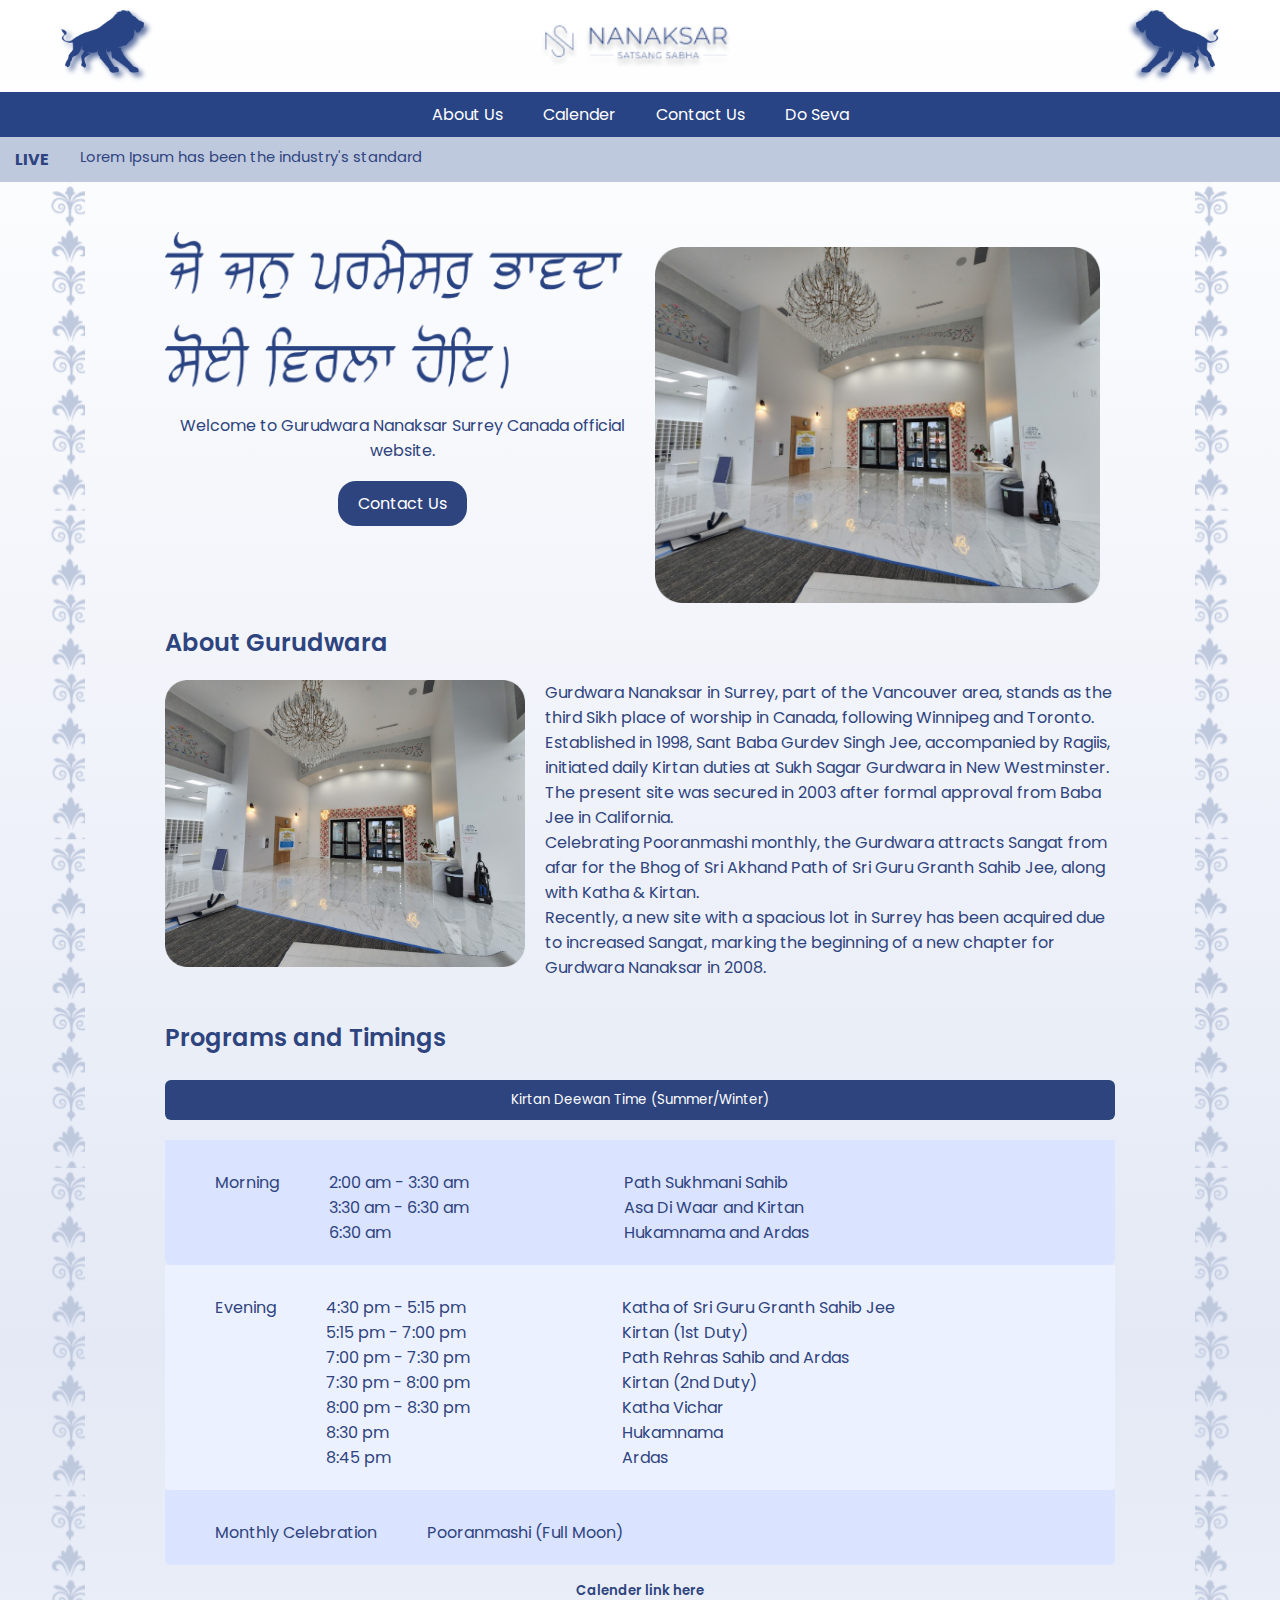
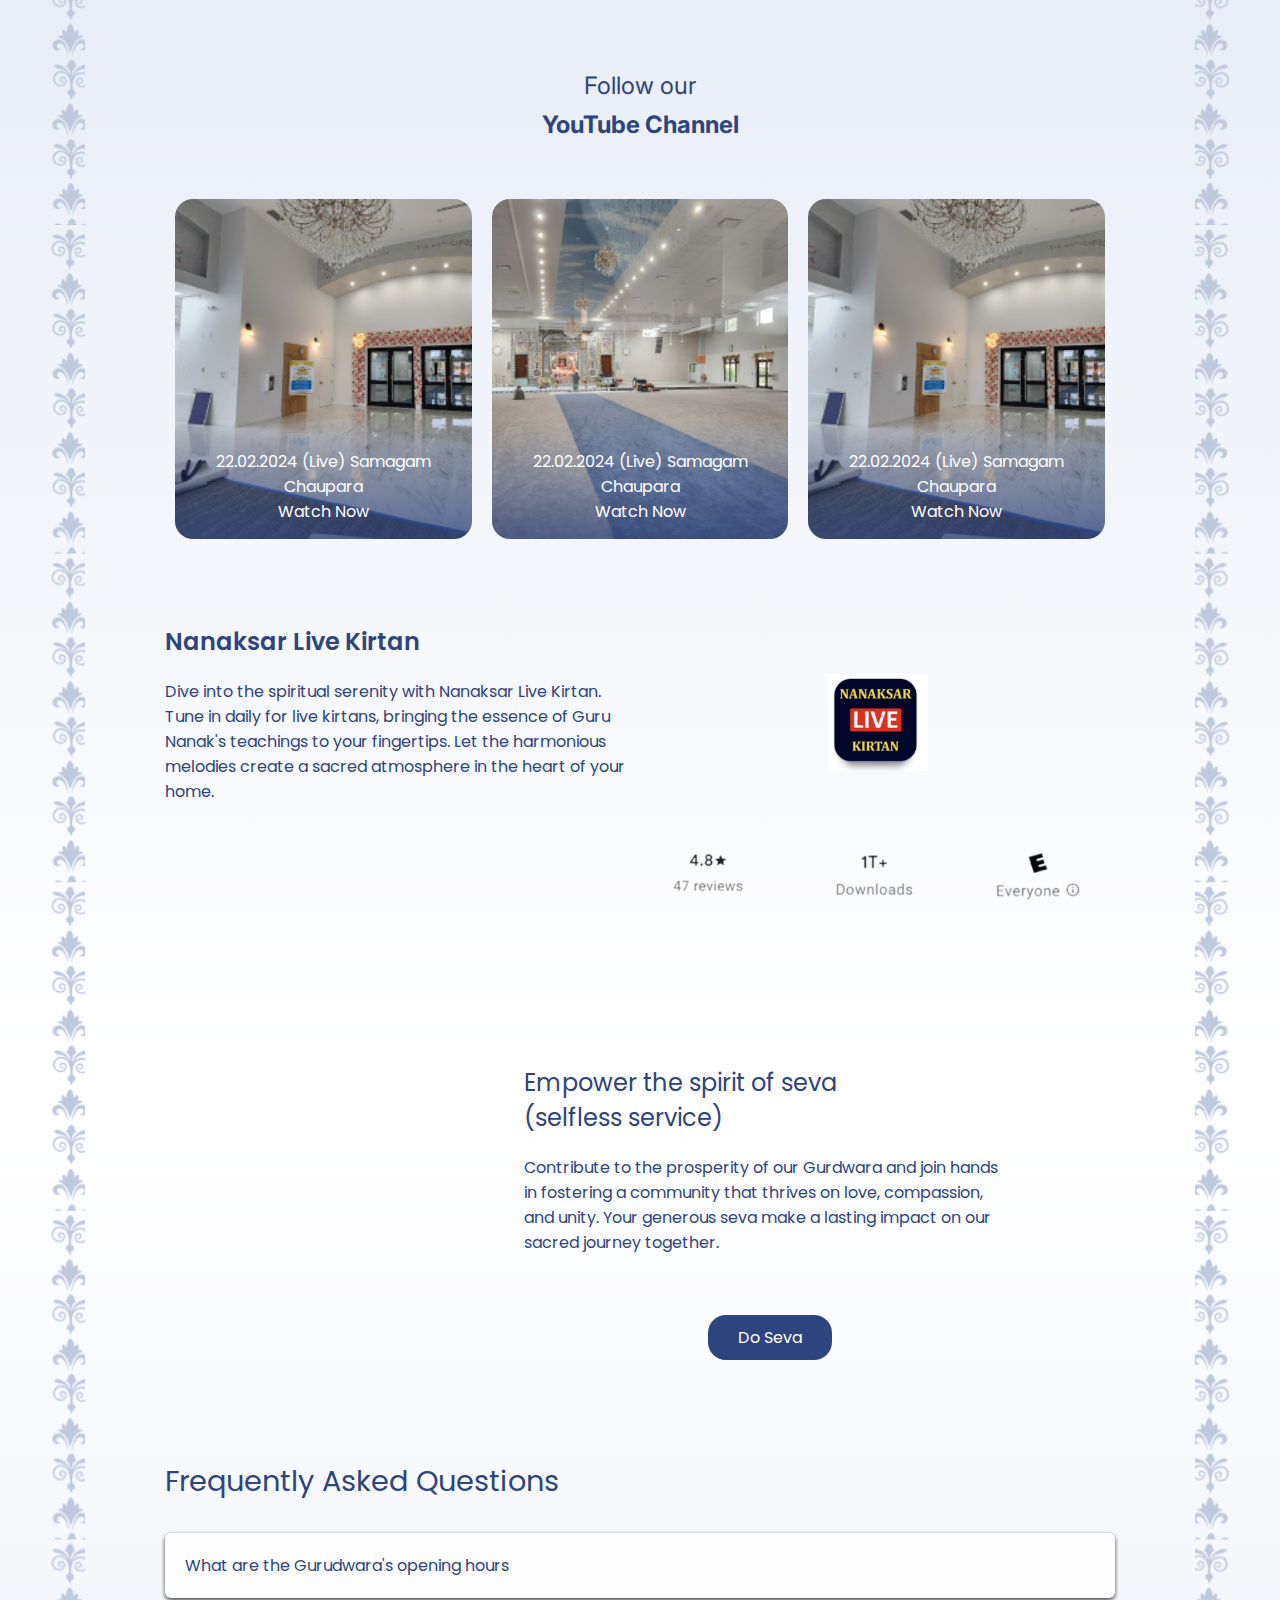
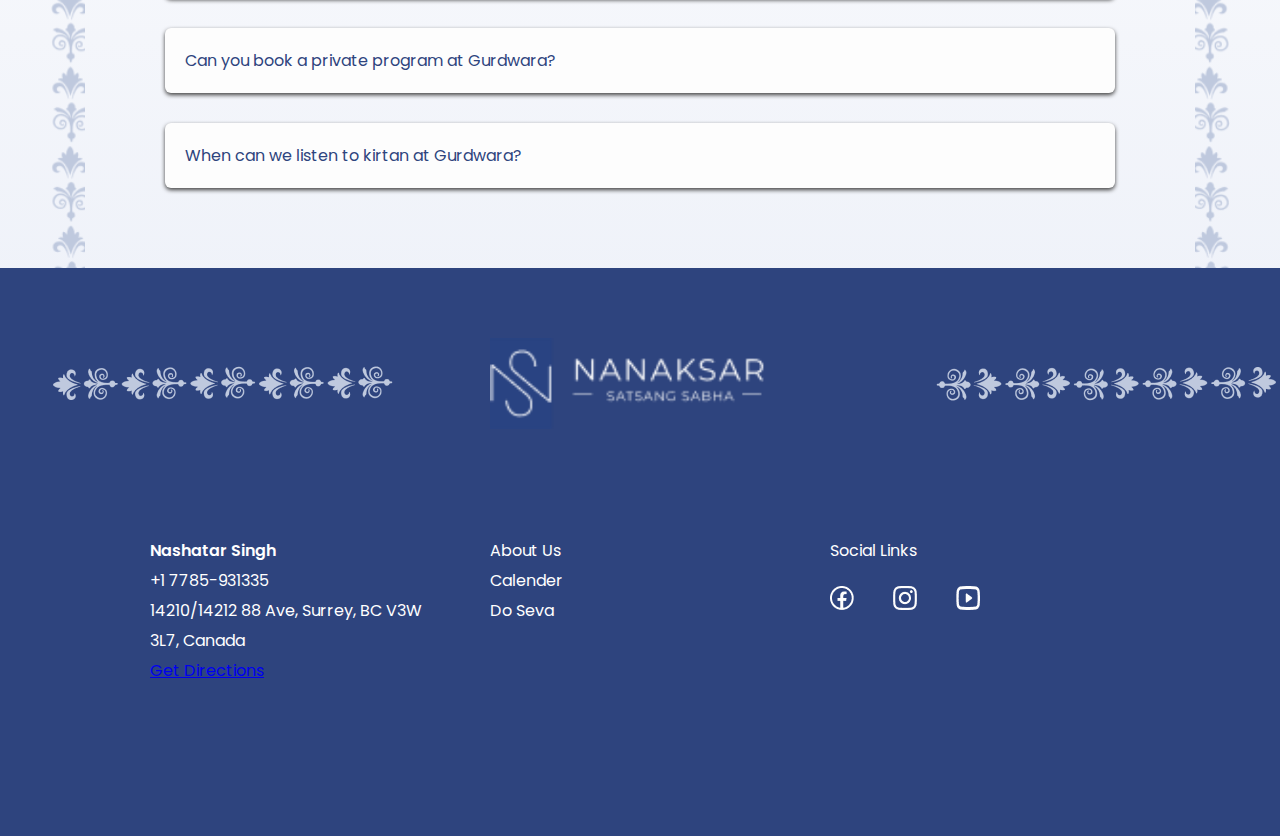
==== index.html @ f6a43d6a "Desktop design" ====
<!DOCTYPE html>
<html>
<head>
<meta name="viewport" content="width=device-width, initial-scale=1.0"/>
<link rel ="stylesheet" href="style.css">
<link rel ="stylesheet" href="responsive.css">
<link rel="preconnect" href="https://fonts.googleapis.com">
<link rel="preconnect" href="https://fonts.gstatic.com" crossorigin>
<link href="https://fonts.googleapis.com/css2?family=Poppins:wght@400;600;700&display=swap" rel="stylesheet">
<link rel="stylesheet" href="https://cdnjs.cloudflare.com/ajax/libs/font-awesome/6.5.1/css/all.min.css" integrity="sha512-DTOQO9RWCH3ppGqcWaEA1BIZOC6xxalwEsw9c2QQeAIftl+Vegovlnee1c9QX4TctnWMn13TZye+giMm8e2LwA==" crossorigin="anonymous" referrerpolicy="no-referrer" />
<link href="https://fonts.googleapis.com/css2?family=Inter:wght@100..900&family=Poppins:wght@400;600&display=swap" rel="stylesheet">
</head>
<body>
    <div class="nav-section">
        <div class="nav-banner-container">
            <div class="nav-banner">
                <div class="img1 desktop">
                    <img src="assets/LION 3.png">
                </div>
                <div class="logo">
                    <img src="assets/Nanaksar logo 2.png">
                </div>
                <div class="img2 desktop">
                    <img src="assets/LION 3.png">
                </div>
                
                <div class="hamburger mobile">
                    <i class="fa fa-bars"></i>
                </div>
            </div>
        </div>
        <div class="nav desktop">
            <div class="nav-items">
                <ul>
                    <li>About Us</li>
                    <li>Calender</li>
                    <li>Contact Us</li>
                    <li>Do Seva</li>
                </ul>
            </div>
        </div>
        <div class="nav-foot">
            <div class="live">LIVE</div>
            <div class="texts">Lorem Ipsum has been the industry's standard </div>
        </div>
    </div>
    <div class="body-container">
        <div class="body-section">
            <div class="entry-body"> 
                <div class="text-image desktop">
                    <img src="assets/jo jan parmeshar 2.png" >
                    <div class="image-text">Welcome to Gurudwara Nanaksar Surrey Canada official website.</div>
                    <div class="contact-button">Contact Us</div>
                </div>
                <div class="entry-image">
                    <div class="image-container">
                        <img src="assets/enrty gurdwara 2.png" >
                    </div>
                </div>
                <div class="text-image mobile">
                    <img src="assets/jo jan parmeshar 2.png" >
                    <div class="image-text">Welcome to Gurudwara Nanaksar Surrey Canada official website.</div>
                    <div class="contact-button">Contact Us</div>
                </div>
            </div>
            <div class="about-body">
                <div class="about-head">About Gurudwara</div>
                <div class="about-content">
                    <div class="about-image">
                        <div class="image-container">
                            <img src="assets/enrty gurdwara 2.png" >
                        </div>
                    </div>
                    <div class="about-text">
                        Gurdwara Nanaksar in Surrey, part of the Vancouver area, stands as the third Sikh place of worship in Canada, following Winnipeg and Toronto.<br/>
                        Established in 1998, Sant Baba Gurdev Singh Jee, accompanied by Ragiis, initiated daily Kirtan duties at Sukh Sagar Gurdwara in New Westminster. The present site was secured in 2003 after formal approval from Baba Jee in California.<br/>
                        Celebrating Pooranmashi monthly, the Gurdwara attracts Sangat from afar for the Bhog of Sri Akhand Path of Sri Guru Granth Sahib Jee, along with Katha & Kirtan. <br/>
                        Recently, a new site with a spacious lot in Surrey has been acquired due to increased Sangat, marking the beginning of a new chapter for Gurdwara Nanaksar in 2008.
                    </div>
                </div>
            </div>
            <div class="timing-body">
                <div class="timing-head">Programs and Timings</div>
                    <div class="keerthan">
                        <div class="keertan-time">Kirtan Deewan Time (Summer/Winter)</div>
                    </div> 
                <div class="time-container">
                    <div class="day mobile">Morning</div> 
                    <div class="sessions">
                        <div class="day desktop">Morning</div>
                        <div class="day-time">2:00 am - 3:30 am <br/> 3:30 am - 6:30 am <br/> 6:30 am</div>
                        <div class="day-program">Path Sukhmani Sahib <br/>Asa Di Waar and Kirtan <br/> Hukamnama and Ardas</div>
                    </div>
                    <div class="day mobile">Evening</div> 
                    <div class="sessions2">
                        <div class="day desktop">Evening</div>
                        <div class="day-time">4:30 pm - 5:15 pm <br/> 5:15 pm - 7:00 pm <br/> 7:00 pm - 7:30 pm <br/> 7:30 pm - 8:00 pm <br/>8:00 pm - 8:30 pm <br/> 8:30 pm <br/>  8:45 pm
                        </div>
                        <div class="day-program">
                            Katha of Sri Guru Granth Sahib Jee <br/>Kirtan (1st Duty) <br/> Path Rehras Sahib and Ardas<br/> Kirtan (2nd Duty)<br/> Katha Vichar<br/> Hukamnama<br/> Ardas
                        </div>
                    </div>
                    <div class="day mobile">Monthly Celebration</div> 
                    <div class="sessions">
                        <div class="day desktop">Monthly Celebration</div>
                        <div class="day-time">Pooranmashi (Full Moon)</div>
                    </div>
                </div>
            </div>
            <div class="calender-body">
                <div class="calender-head">Calender link here</div>
                <div class="calender-follow">Follow our</div>
                <div class="calender-channel">YouTube Channel</div>
                <div class="calender-images">
                    <div>
                        <div class="calender-img" style="background-image: linear-gradient(to bottom, rgba(255, 255, 255, 0) 65%, rgba(46,68,126, 0.73)),url('assets/entry_gurudwara_mob.png');">
                            <!-- <img src="assets/Mask group1.png"> -->
                            <div class="youtube">
                                <div class="youtube-time">22.02.2024 (Live) Samagam Chaupara</div>
                                <!-- <div class="youtube-name">(Live) Samagam Chaupara</div> -->
                                <div class="watch">Watch Now</div>
                            </div>
                        </div>
                    </div>
                    <div>
                        <div class="calender-img" style="background-image: linear-gradient(to bottom, rgba(255, 255, 255, 0) 65%, rgba(46,68,126, 0.73)),url('assets/andar_gurudwara_mob.png');">
                            <!-- <img src="assets/Mask group 3.png" > -->
                            <div class="youtube">
                                <div class="youtube-time">22.02.2024 (Live) Samagam Chaupara</div>
                                <!-- <div class="youtube-name">(Live) Samagam Chaupara</div> -->
                                <div class="watch">Watch Now</div>
                            </div>
                        </div>
                    </div>
                    <div>
                        <div class="calender-img" style="background-image: linear-gradient(to bottom, rgba(255, 255, 255, 0) 65%, rgba(46,68,126, 0.73)),url('assets/entry_gurudwara_mob.png');">
                            <!-- <img src="assets/Mask group1.png" > -->
                            <div class="youtube">
                                <div class="youtube-time">22.02.2024 (Live) Samagam Chaupara</div>
                                <!-- <div class="youtube-name">(Live) Samagam Chaupara</div> -->
                                <div class="watch">Watch Now</div>
                            </div>
                        </div>
                    </div>
                </div>
            </div>
            <div class="live-body">
                <div class="live-head">
                    <div class="live-heading">Nanaksar Live Kirtan</div>
                    <div class="live-texts">Dive into the spiritual serenity with Nanaksar Live Kirtan. Tune in daily for live kirtans, bringing the essence of Guru Nanak's teachings to your fingertips. Let the harmonious melodies create a sacred atmosphere in the heart of your home.</div>
                </div>
                <div class="live-images">
                    <div class="live-image1">
                        <img src="assets/image 3.png" >
                    </div>
                    <div class="live-image2">
                        <div class="live-img0"><img src="assets/image 2.png" ></div>
                        <div class="live-img0"><img src="assets/image 7.png" ></div>
                        <div class="live-img0"><img src="assets/image 4.png" ></div>
                    </div>
                </div>
            </div>
            <div class="service-body">
                <div class="service-paystrip">
                    <!-- <div class="pay-strip">
                        <div class="pay-head">Choose Amount 
                            <i class="fa fa-lock"></i>
                        </div>
                    </div>
                        <div class="pay-body">
                            <div class="pay-time">
                                <div class="one-time">One Time</div>
                                <div class="monthly">Monthly</div>
                            </div>
                            <select class="select" name="Canadian Dollars" id="Canadian Dollars">
                                <option value=""></option>
                                <option value=""></option>
                            </select>
                            <div class="amount">
                                <div class="amnt1">c$ 13</div>
                                <div class="amnt1">c$ 51</div>
                                <div class="amnt1">c$ 101</div>
                            </div>
                            <div class="custom">c$ CUSTOM AMOUNT</div>
                            <input type="checkbox" id="comment" name="comment" value="Write us a comment">
                            <div class="next-button">Next <ifas fa-arrow-right></i></div>
                        </div> -->
                </div>
                <div class="service-head">
                    <div class="service-heading">Empower the spirit of seva <br>(selfless service)</div>
                    <div class="service-text">Contribute to the prosperity of our Gurdwara and join hands in fostering a community that thrives on love, compassion, and unity. Your generous seva make a lasting impact on our sacred journey together.</div>
                    <div class="service-button">Do Seva</div>
                </div>
            </div>
            <div class="questions">
                <div class="question-heading">Frequently Asked Questions</div>
                <div class="ques-head">
                    <div class="quest-1">What are the Gurudwara's opening hours</div>
                    <div class="quest-1">Can you book a private program at Gurdwara?</div>
                    <div class="quest-1">When can we listen to kirtan at Gurdwara?</div>
                </div>
            </div>
        </div>
    </div>
    <div class="footer">
        <div class="foot-head">
            <div class="foot1 big-screen"><img src="assets/MOLDING (1).png" alt=""></div>
            <div class="foot3">
                <div class="foot-logo"><img src="assets/footer_logo_mob.png" alt=""></div>
                <!-- <div class="foot-name">NANAKSAR
                    <div class="sabha-name">SATSANG SABHA</div>
                </div> -->
            </div>
            <div class="foot1 big-screen"><img src="assets/MOLDING (2).png" alt=""></div>
        </div>
        <div class="foot-foot">
            <div class="foot2">
                    <b>Nashatar Singh</b> <br/>
                    +1 7785-931335<br/>
                    14210/14212 88 Ave, Surrey, BC V3W 3L7, Canada
                    <br/>
                    <a href="#">Get Directions</a><br/>
            </div>
            <div class="foot2">
                About Us<br/>
                Calender<br/>
                Do Seva<br/>
            </div>
            <div class="foot2">
                <div class="hr mobile"><hr/></div>
                <div class="desktop" style="padding-bottom: 20px;">Social Links</div>
                <div class="social"><img src="assets/Social links.png" alt=""></div>
                <div class="hr mobile"><hr/></div>
                <div class="mobile">&copy; Gurudwara Nanaskar Surrey 2024</div>
            </div>
            
        </div>
    </div>
</body>
</html>
---- style.css ----
html {
    font-size: 12px;
}
body {
    margin: 0px;
    background-image: linear-gradient(#FFFF,#e4e9f5,#FFFF,#e4e9f5);
    width:100%;
    overflow-x: hidden;
    font-family: 'Poppins', sans-serif;   
}
.nav-banner{
    width: 100%;
}
.nav{
    background-color: rgba(41, 68, 132, 1);
    width: 100%;
}
.nav-foot{
    background-color: #BFC9DE;
    width: 100%;
}
.nav-items ul{
    display: flex;
    list-style-type: none;
    width: fit-content;
    margin: auto;
    padding: 0;
}
.nav-items li {
     
    padding: 10px 20px;
    color: #FFFFFF;
}
.nav-banner{
    display: flex;
    margin: auto;
}
img {
    width: -webkit-fill-available;
}
.logo{
    /* width: 60%; */
    padding: 20px 40px 10px;
}
.hamburger {
    position: fixed;
    right: 44px;
    top: 21px;
    font-size: 20px;
    color: #2E447E;
}
.desktop {
    display: none;
}
.img2, .img1{
    margin-top: 6px;
    /* width: 20%; */
    display: none;
}
.img2 img, .img1 img {
    width:100px;
}
.img1 {
    -webkit-transform: scaleX(-1);
    transform: scaleX(-1);
}
.nav-foot{
    display: flex;
    padding: 10px 0px;
}
.live{
    width: 50px;
    color: #2E447E;
    padding-left: 15px;
     
    font-family: 'poppins';
    font-weight: bold;
}
.texts{
    width: 764px;
    font-size: 0.92rem;
    padding-left:15px;
    font-family: 'Poppins';
    color: #2E447E;
}
.entry-body{
    display: block;
    /* padding-top: 100px; */
}
.text-image{
    padding: 50px;
}

.image-text {
    height: 48px;
     
    font-family: poppins;
    color: #2E447E;
    padding-bottom: 20px;
    text-align: center;
}
.contact-button{
    padding: 10px 20px;
    width: fit-content;
     
    font-family: poppins;
    text-align: center;
    border-radius: 18px;
    background-color: #2E447E;
    color: #FFFFFF;
    margin-top: 15px;
    margin: auto;
}
.entry-image{
    padding: 20px 40px;
}
.body-section{
    padding: 15px;
}
.about-body{
    padding: 40px;
}
.about-head{
    width: 100%;
    color: #2E447E;
    font-family: poppins;
    font-size: 1.5rem;
    text-align: center;
    font-weight: 600;
}
.about-content{
    display: block;
    margin-top: 20px;
}
.about-image{
    width: 100%;
}
.about-text{
    padding: 20px;
    color: #2E447E;
     
    font-family: poppins;
    text-align: center;
}
/* .timing-body{
    padding: 50px; 
} */
.timing-head{
    width: 100%;
    color: #2E447E;
    font-family: poppins;
     font-size: 1.5rem;
    text-align: center;
    font-weight: 600;
}
.keerthan{
    margin-bottom: 20px;
    margin-top: 25px;
    background-color: #2E447E;
    border-radius: 6px;
}
.day.mobile {
    background-color: #2E447E;
    border-radius: 6px 6px 0px 0px;
    text-align: center;
    color: white;
    padding: 2px;
}
.keertan-time{
     font-size: 0.83rem;
    font-family: poppins;
    text-align: center;
    color: #FFFFFF;
    padding: 10px;
}
.time-container {
     
    color: #2E447E;
}
.sessions{
    background-color: #DAE3FF;
    font-family: poppins;
    display: flex;
    width: 100%;
    border-radius: 0px 0px 6px 6px;
}
.sessions2{
    font-family: poppins;
    background-color: #ECF1FF;
    display: flex;
    width: 100%;
    border-radius: 0px 0px 6px 6px;
}
.day-time{
    width: 30%;
    padding: 10px;
}
.day-program{
    width: 60%;
    padding: 10px;
}
/* .calender-body{
    padding: 50px;
} */
.calender-head {
    width: 100%;
    color: #2E447E;
    font-family: 'poppins';
     font-size: 0.83rem;
    text-align: center;
    margin-top: 16px;
    font-weight: 600;
}
.calender-follow{
    width: fit-content;
    margin: auto;
    padding-top: 70px;
     font-size: 1.5rem;
    color: #2E447E;
    font-family:'inter';
}
.calender-channel{
    width: fit-content;
    margin: auto;
    padding-top: 10px;
    font-weight: bold;
    color: #2E447E;
     font-size: 1.5rem;
    font-family:'inter';
}
.calender-images{
    padding: 10px 40px;
}
.calender-img{
    width: 100%;
    height: 365px;
    background-repeat: no-repeat;
    /* background-attachment: fixed; */
    background-size: cover;
    border-radius:5px;
    margin-bottom: 35px;
    /* margin: 30px; */
}

.youtube {
    padding-top: 300px;
    text-align: center;
    color: white;
     
}

/* .live-head{ */
    /* width: 60%; */
/* } */

.live-body {
    text-align: center;
    padding: 40px;
}
.live-heading{
    width: 100%;
    color: #2E447E;
     font-size: 1.5rem;
    font-weight: 600;;
}
.live-texts{
    padding-top: 20px;
    color: #2E447E;
     
}
.live-images img{
    width: auto;
}
.live-image1{
    padding: 50px;
}
.live-image2{
    display: flex;
}
.service-body{
    padding-top: 30px;
}
.service-paystrip{
    width: 40%;
}
.service-head{
    /* width: 60%; */
    text-align:center;
    padding: 50px;
}
.service-heading{
    width: 100%;
    color: #2E447E;
    font-weight: 600px;
     font-size: 1.5rem;
}
.service-text{
    padding-top: 20px;
    color: #2E447E;
     
}
.service-button{
    padding: 10px 30px;
    width: fit-content;
    font-size: 16px;
    font-family: poppins;
    text-align: center;
    border-radius: 18px;
    background-color: #2E447E;
    color: #FFFFFF;
    margin: auto;
    margin-top: 60px;
}
.service-paystrip{
    width: 100%;
    border-radius: 18px;
}
.live-img0 {
    width:33%;
}
/* .pay-head{
    height: 60px;
    background-color: #2E447E;
    color: #FFFFFF;
}
.pay-time{
    display: flex;
    width: fit-content;
    margin: auto;
    border: #2E447E;
    color: #2E447E;
}
.select{
    color: #DAE3FF;
}
.amount{
    display: flex;
}
.amt1{
    border: #DAE3FF;
    margin: 20px;
}
.custom{
    border: #DAE3FF;
    width: fit-content;
    margin: auto;
} */
.questions{
    /* padding: 50px; */
    text-align: center;
     
}
.question-heading{
    width: 100%;
    color: #2E447E;
    font-family: poppins;
    font-weight: 600;
}
.quest-1{
    margin: 30px;
    padding: 20px;
    border-radius: 6px;
    background-color: rgba(253, 253, 253, 1);
    color: #2E447E;
    box-shadow: #BFC9DE;
}
.footer{
    background-color: #2E447E;
    color: white;
     
    padding: 50px;
}
.footer img {
    width: auto;
}
/* .foot-head{
    display: flex;
    padding: 50px 0px 20px 0px;
} */
.foot1{
    width: 25%;
}
.foot3{
    /* width: 50%; */
    /* display: flex; */
    text-align: center;
}
.foot-name{
    /* margin-top: 30px; */
    color: #FFFFFF;
    /* font-size: 28px; */
    font-family: montserrat;
}
.sabha-name{
    color: #FFFFFF;
     font-size: 0.83rem;
    font-family: montserrat;
    text-align: center;
}
.foot-foot{
    /* display: flex; */
    /* padding: 50px; */
    /* margin: 20px; */
    text-align: center;
    line-height: 30px;
}
.foot2{
     
    color: #FFFFFF;
    padding: 20px;
    /* width: 33.33%; */
}
.hr {
    padding: 0px 50px;
}
/* .foot-logo {
    width: 50%;
} */

b {
    font-weight: 600;
}

.big-screen {
    display: none;
}
---- responsive.css ----
@media screen and (min-width:600px) {
    html {
        font-size: 14px;
    }
    .mobile {
        display: none;
    }

    .desktop {
        display: block;
    }

    .nav-banner {
        width: fit-content;
        align-items: center;
    }
    .logo {
        padding: 20px 20vw 10px;
    }
    .logo img {
        width: 200px;
    }

    .entry-body {
        display: flex;
    }

    .text-image {
        width: 50%;
        padding: 0px;
    }

    .entry-image {
        width: 50%;
        padding: 0px;
    }
    
    .about-head,.timing-head,.live-head {
        text-align: left;
    }

    .about-body {
        padding: 0px 0px 40px 0px;
    }

    .about-content {
        display: flex;
    }

    .about-image {
        width: 40%;
        padding: 0px;
    }

    .about-image .image-container {
        padding-right:20px;
    }

    .about-text {
        width: 60%;
        padding: 0px;
        text-align: left;
    }

    .calender-images {
        display: flex;
    }

    .calender-img {
        /* width: 33%; */
        border-radius: 18px;
        height: auto;
    }
    .live-body {
        display: flex;
        padding: 40px 0px;
    }
    .live-head {
        width: 50%;
    }
    .live-images {
        width: 50%;
    }
    .live-images img {
        width: 100px;
    }
    .body-section {
        padding: 50px 0px;
        max-width: 700px;
        margin: auto;
    }

    .time-container>div div {
        padding: 30px 0px 20px 50px;
    }
    .calender-images>div {
        padding:10px;
        width: 33%;
    }

    .entry-image .image-container {
        padding: 15px;
    }

    .calender-images {
        padding: 50px 0px 0px 0px;
    }

    .youtube {
        padding: 250px 0px 15px 0px;
    }
    
    .service-head {
        text-align: left;
    }
    
    .questions {
        text-align: left;
    }

    .question-heading {
        font-weight: 400;
        font-size: 1.8rem;
    }

    .quest-1 {
        box-shadow: 0px 2px 4px #404040;
        margin: 30px 0px;
    }

    .foot-foot {
        display: flex;
        padding: 80px;
        text-align: left;
        line-height: 30px;
    }

    .foot-logo img {
        width: 300px;
    }

    .foot-foot .foot2 {
        width: 33%;
        padding: 20px;
    }
}

@media screen and (min-width:1000px) {

    html {
        font-size: 16px;
    }
    .body-section {
        
        /* margin: 0px 100px; */
        /* max-width: 900px; */
        max-width: max-content;
    }
    
    .big-screen {
        display: block;
    }

    .body-container {
        border-left: 35px solid transparent;
        border-right: 35px solid transparent;
        border-image: url(assets/border.png) 30 round;
        margin: 0px 50px;
        padding: 0px 80px;
    }
    .regular-font {
        font-size: 16px;
    }
    .logo {
        /* width: 60%; */
        padding: 20px 30vw 10px;
    }

    .entry-body{
        display: flex;
    }
    .about-content{
        display: flex;
    }

    .calender-images{
        display: flex;
    }

    .live-body{
        /* padding: 50px; */
        display: flex;
    }

    .service-body{
        padding: 50px;
        display: flex;
    }

    .foot-head {
        display: flex;
        padding-top: 20px;
        align-items: center;
    }

    .foot-head .foot3 {
        width: 50%;
    }

}
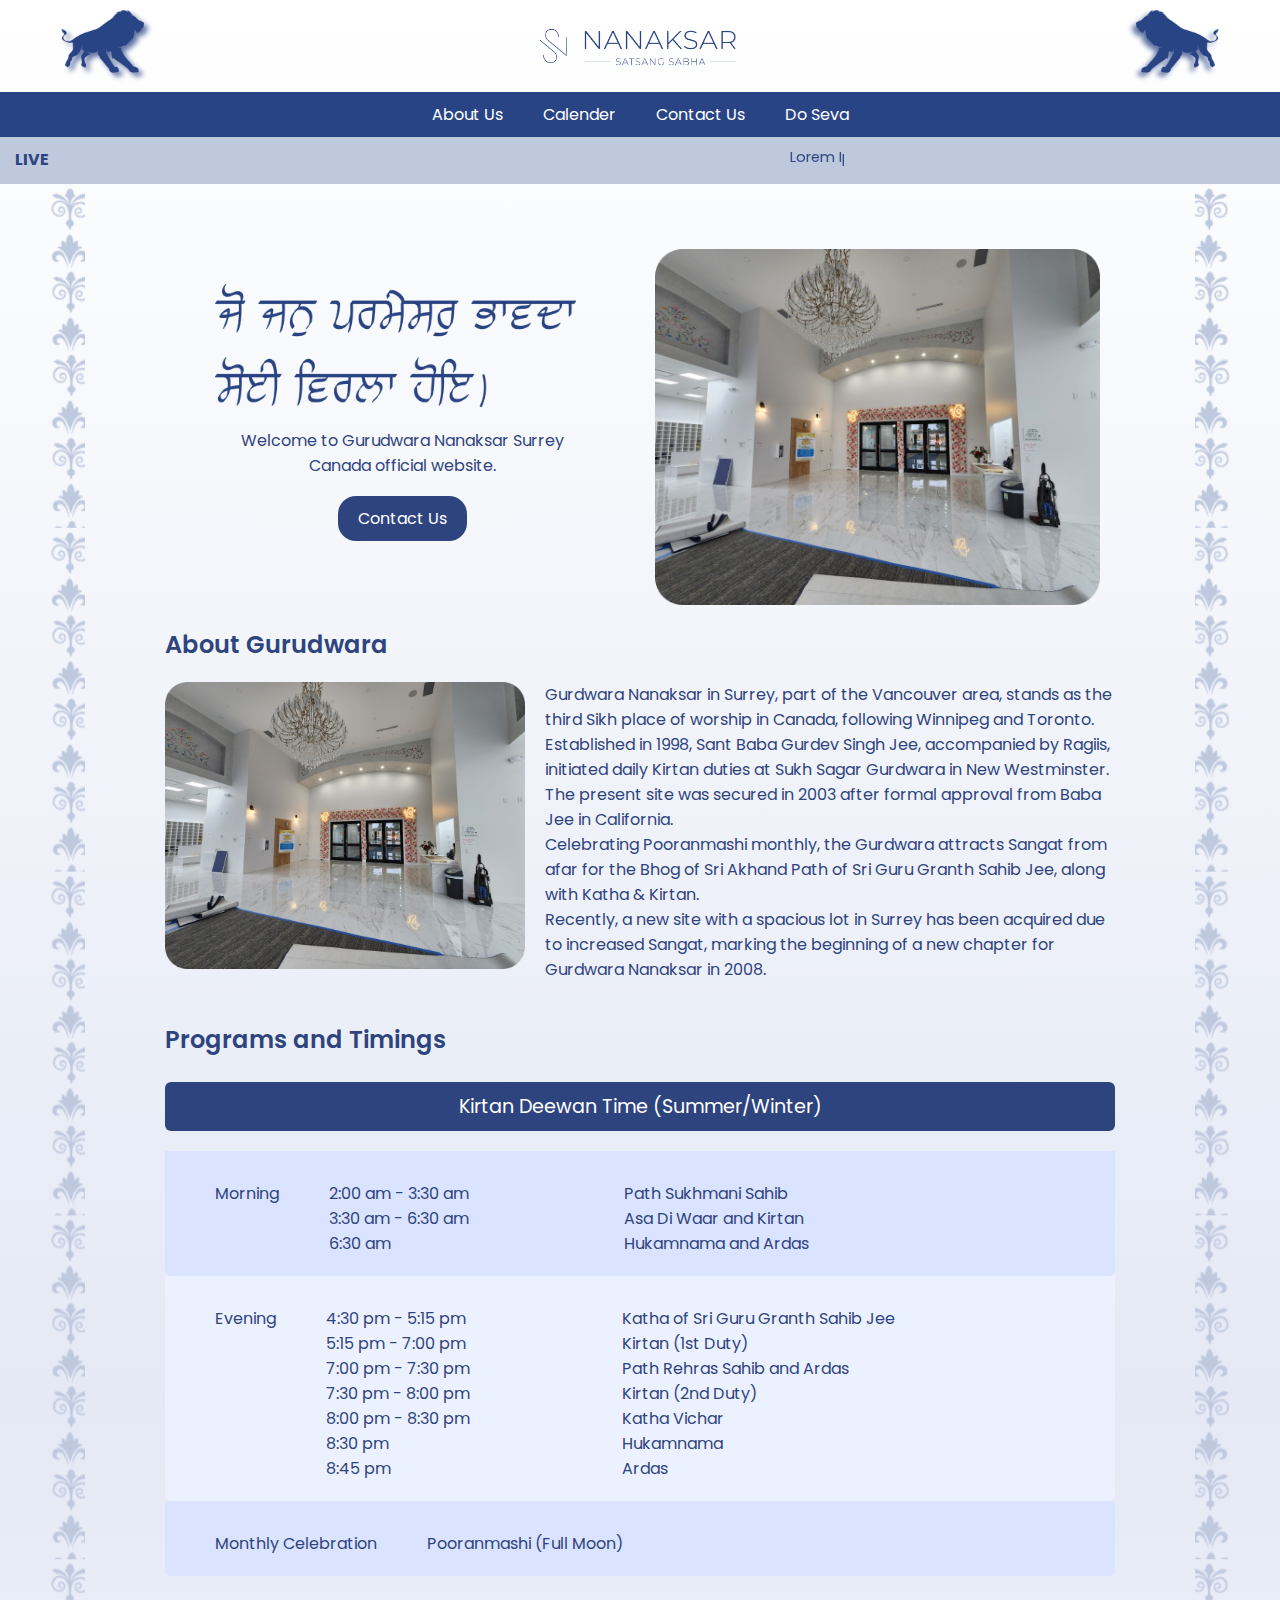
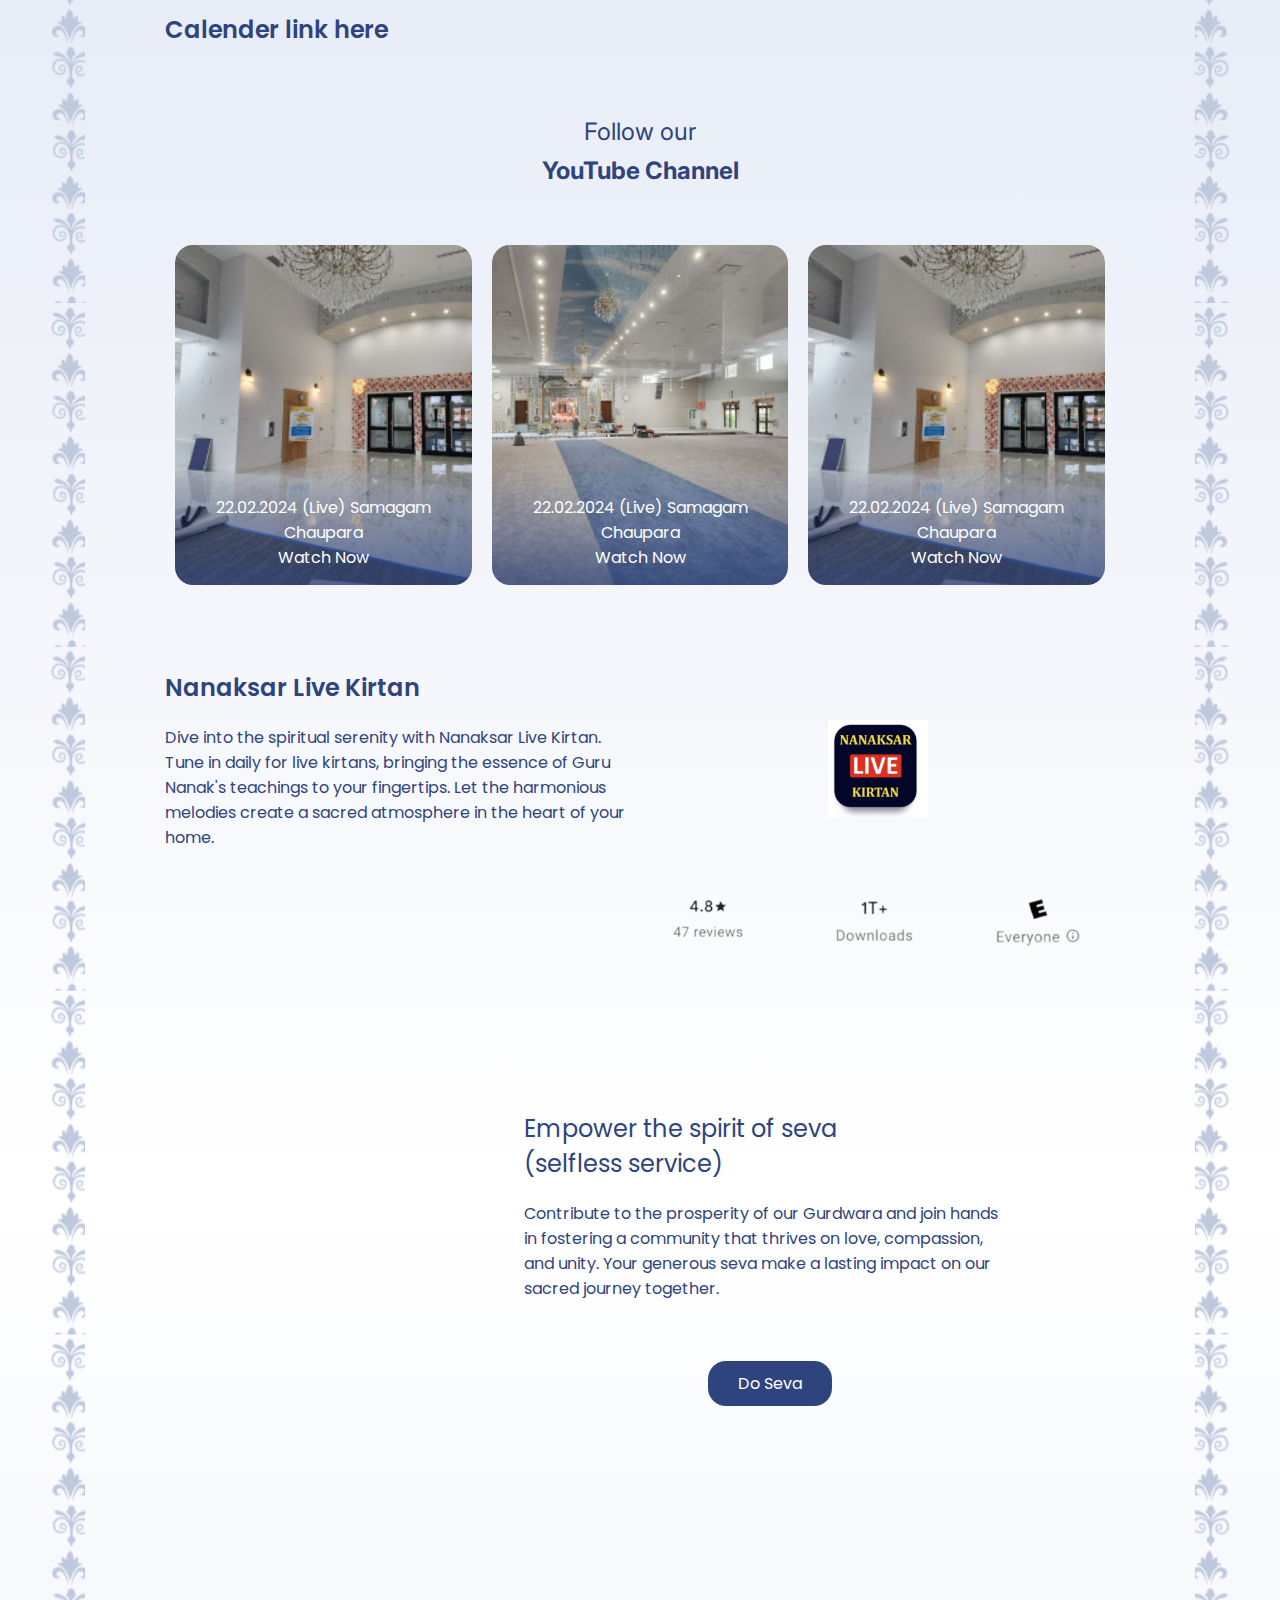
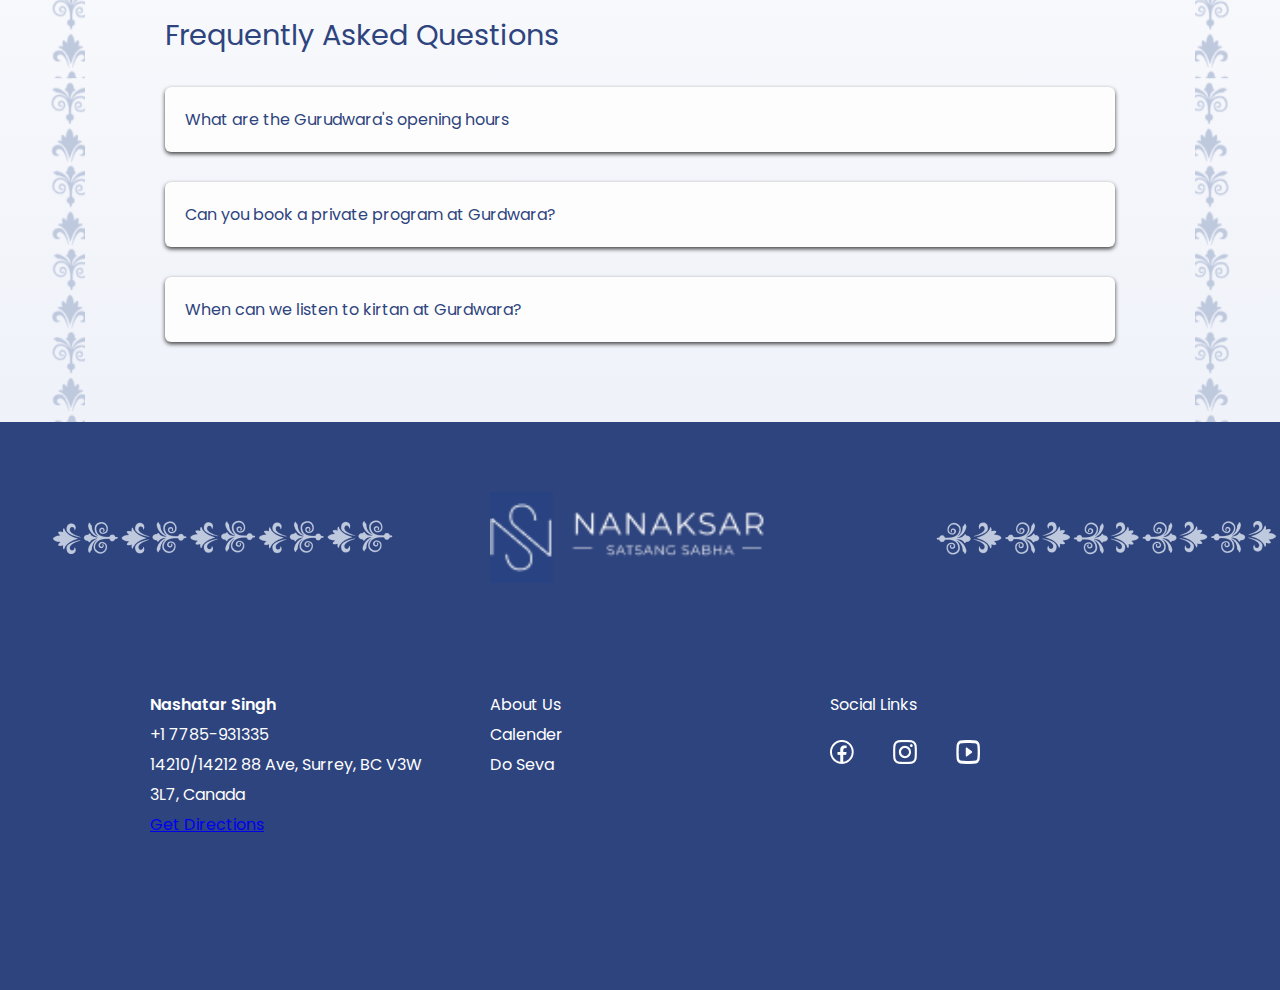
==== commit 0bda7b86: "iframe addition plus style correction" ====
--- a/index.html
+++ b/index.html
@@ -9,6 +9,10 @@
 <link href="https://fonts.googleapis.com/css2?family=Poppins:wght@400;600;700&display=swap" rel="stylesheet">
 <link rel="stylesheet" href="https://cdnjs.cloudflare.com/ajax/libs/font-awesome/6.5.1/css/all.min.css" integrity="sha512-DTOQO9RWCH3ppGqcWaEA1BIZOC6xxalwEsw9c2QQeAIftl+Vegovlnee1c9QX4TctnWMn13TZye+giMm8e2LwA==" crossorigin="anonymous" referrerpolicy="no-referrer" />
 <link href="https://fonts.googleapis.com/css2?family=Inter:wght@100..900&family=Poppins:wght@400;600&display=swap" rel="stylesheet">
+<script
+  src="https://code.jquery.com/jquery-3.7.1.slim.min.js"
+  integrity="sha256-kmHvs0B+OpCW5GVHUNjv9rOmY0IvSIRcf7zGUDTDQM8="
+  crossorigin="anonymous"></script>
 </head>
 <body>
     <div class="nav-section">
@@ -18,7 +22,7 @@
                     <img src="assets/LION 3.png">
                 </div>
                 <div class="logo">
-                    <img src="assets/Nanaksar logo 2.png">
+                    <img src="assets/Nanaksar logo 1.png">
                 </div>
                 <div class="img2 desktop">
                     <img src="assets/LION 3.png">
@@ -41,16 +45,18 @@
         </div>
         <div class="nav-foot">
             <div class="live">LIVE</div>
-            <div class="texts">Lorem Ipsum has been the industry's standard </div>
+            <div class="texts"><marquee>Lorem Ipsum has been the industry's standard</marquee></div>
         </div>
     </div>
     <div class="body-container">
         <div class="body-section">
             <div class="entry-body"> 
                 <div class="text-image desktop">
-                    <img src="assets/jo jan parmeshar 2.png" >
-                    <div class="image-text">Welcome to Gurudwara Nanaksar Surrey Canada official website.</div>
-                    <div class="contact-button">Contact Us</div>
+                    <div style="padding:50px">
+                        <img src="assets/jo jan parmeshar 2.png" >
+                        <div class="image-text">Welcome to Gurudwara Nanaksar Surrey Canada official website.</div>
+                        <div class="contact-button">Contact Us</div>
+                    </div>
                 </div>
                 <div class="entry-image">
                     <div class="image-container">
@@ -162,6 +168,7 @@
             </div>
             <div class="service-body">
                 <div class="service-paystrip">
+                    <iframe id='sevaframe' src="https://donorbox.org/stepping-out-in-faith" title="seva-link" onload="removeNavFromIframe(this)"></iframe>
                     <!-- <div class="pay-strip">
                         <div class="pay-head">Choose Amount 
                             <i class="fa fa-lock"></i>
@@ -237,5 +244,11 @@
         </div>
     </div>
 </body>
+<script>
+    let removeNavFromIframe = (elem) => {
+        console.log($('#sevaframe').contents());
+        $(elem).contents().find('.page-header').hide();
+    }
+</script>
 </html>
 
--- a/style.css
+++ b/style.css
@@ -423,4 +423,16 @@
 
 .big-screen {
     display: none;
+}
+
+#sevaframe {
+    height: -webkit-fill-available;
+    width: -webkit-fill-available;
+    margin-top: -300px;
+    border: none;
+}
+
+.service-paystrip {
+    height: 503px;
+    overflow-y: hidden;
 }--- a/responsive.css
+++ b/responsive.css
@@ -1,6 +1,6 @@
 @media screen and (min-width:600px) {
     html {
-        font-size: 14px;
+        font-size: 16px;
     }
     .mobile {
         display: none;
@@ -142,6 +142,10 @@
     .foot-foot .foot2 {
         width: 33%;
         padding: 20px;
+    }
+
+    .keertan-time {
+        font-size: 1.2rem;
     }
 }
 
@@ -207,4 +211,16 @@
         width: 50%;
     }
 
+    .calender-head {
+        text-align: left;
+        font-size: 1.5rem;
+        padding: 20px 0px 0px 0px;
+    }
+
+}
+
+@media screen and (min-width:1300px) {
+    .about-text {
+        padding: 0px 50px;
+    }
 }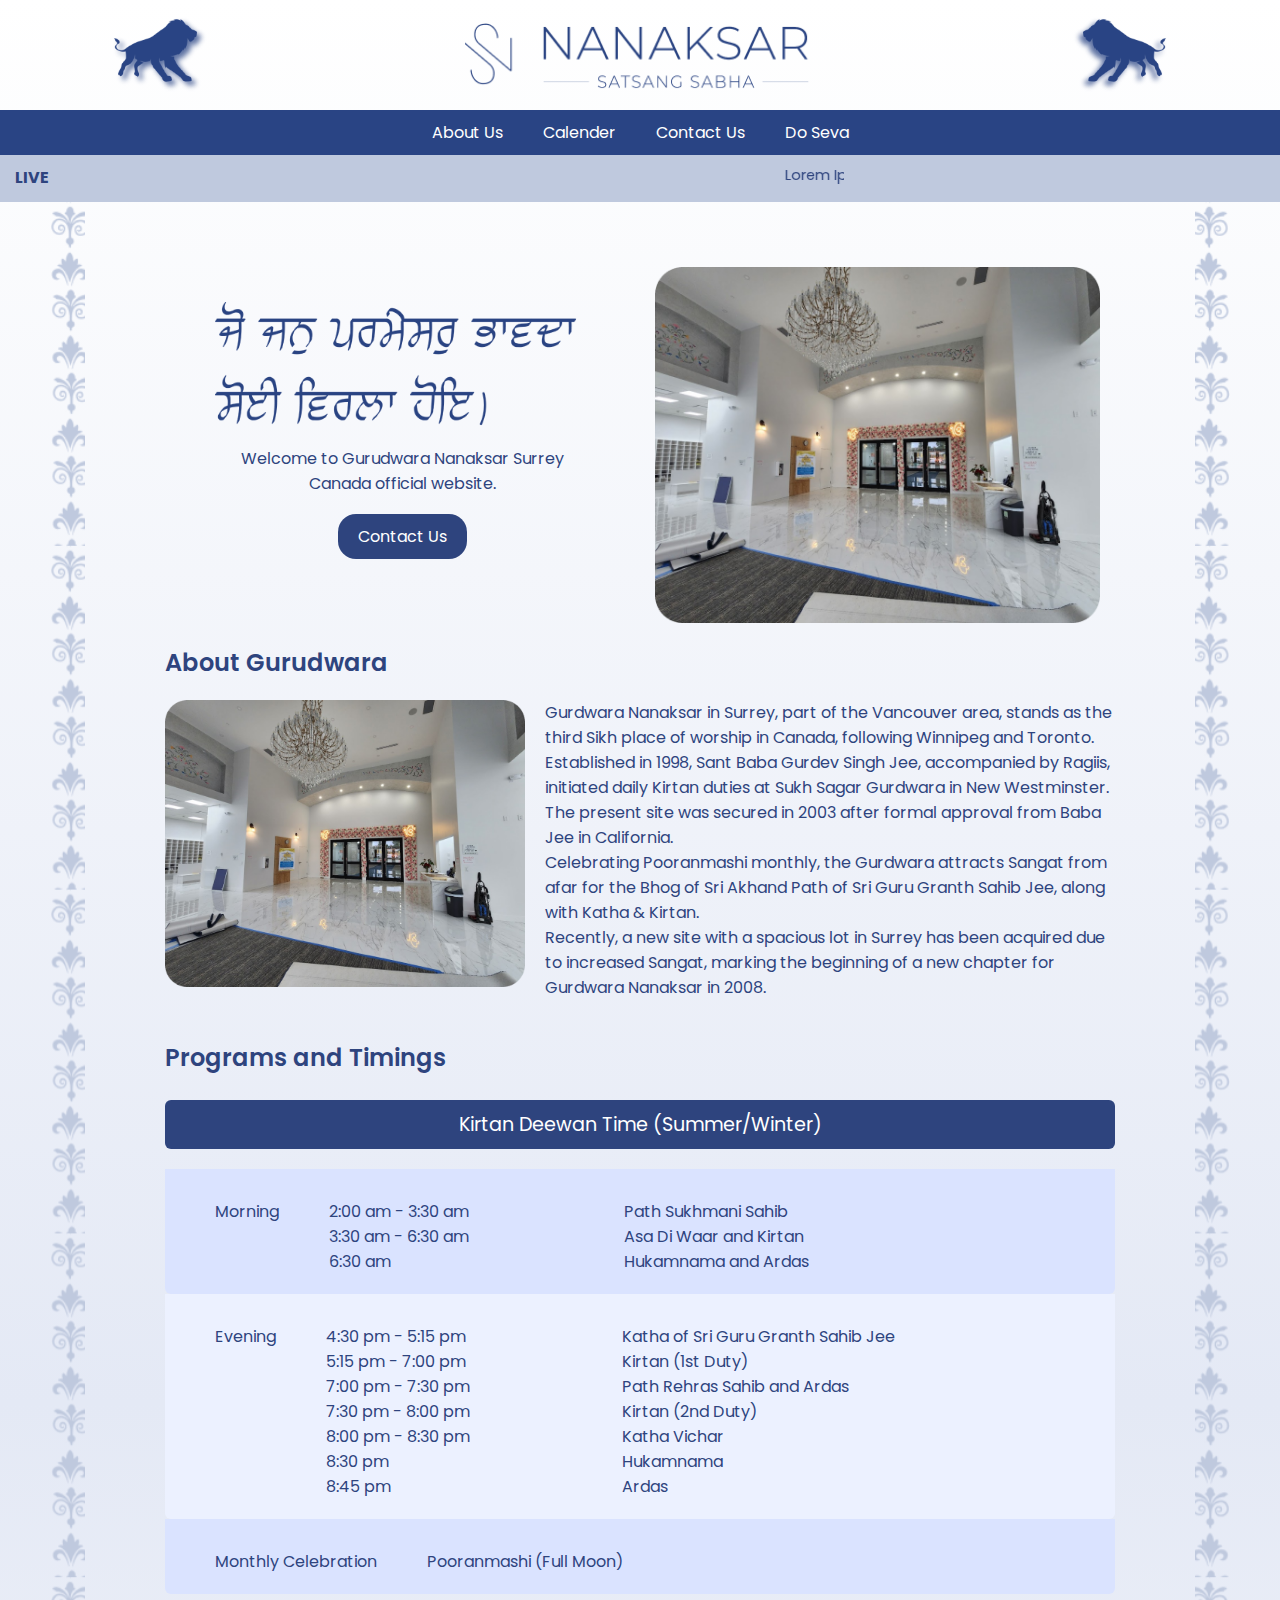
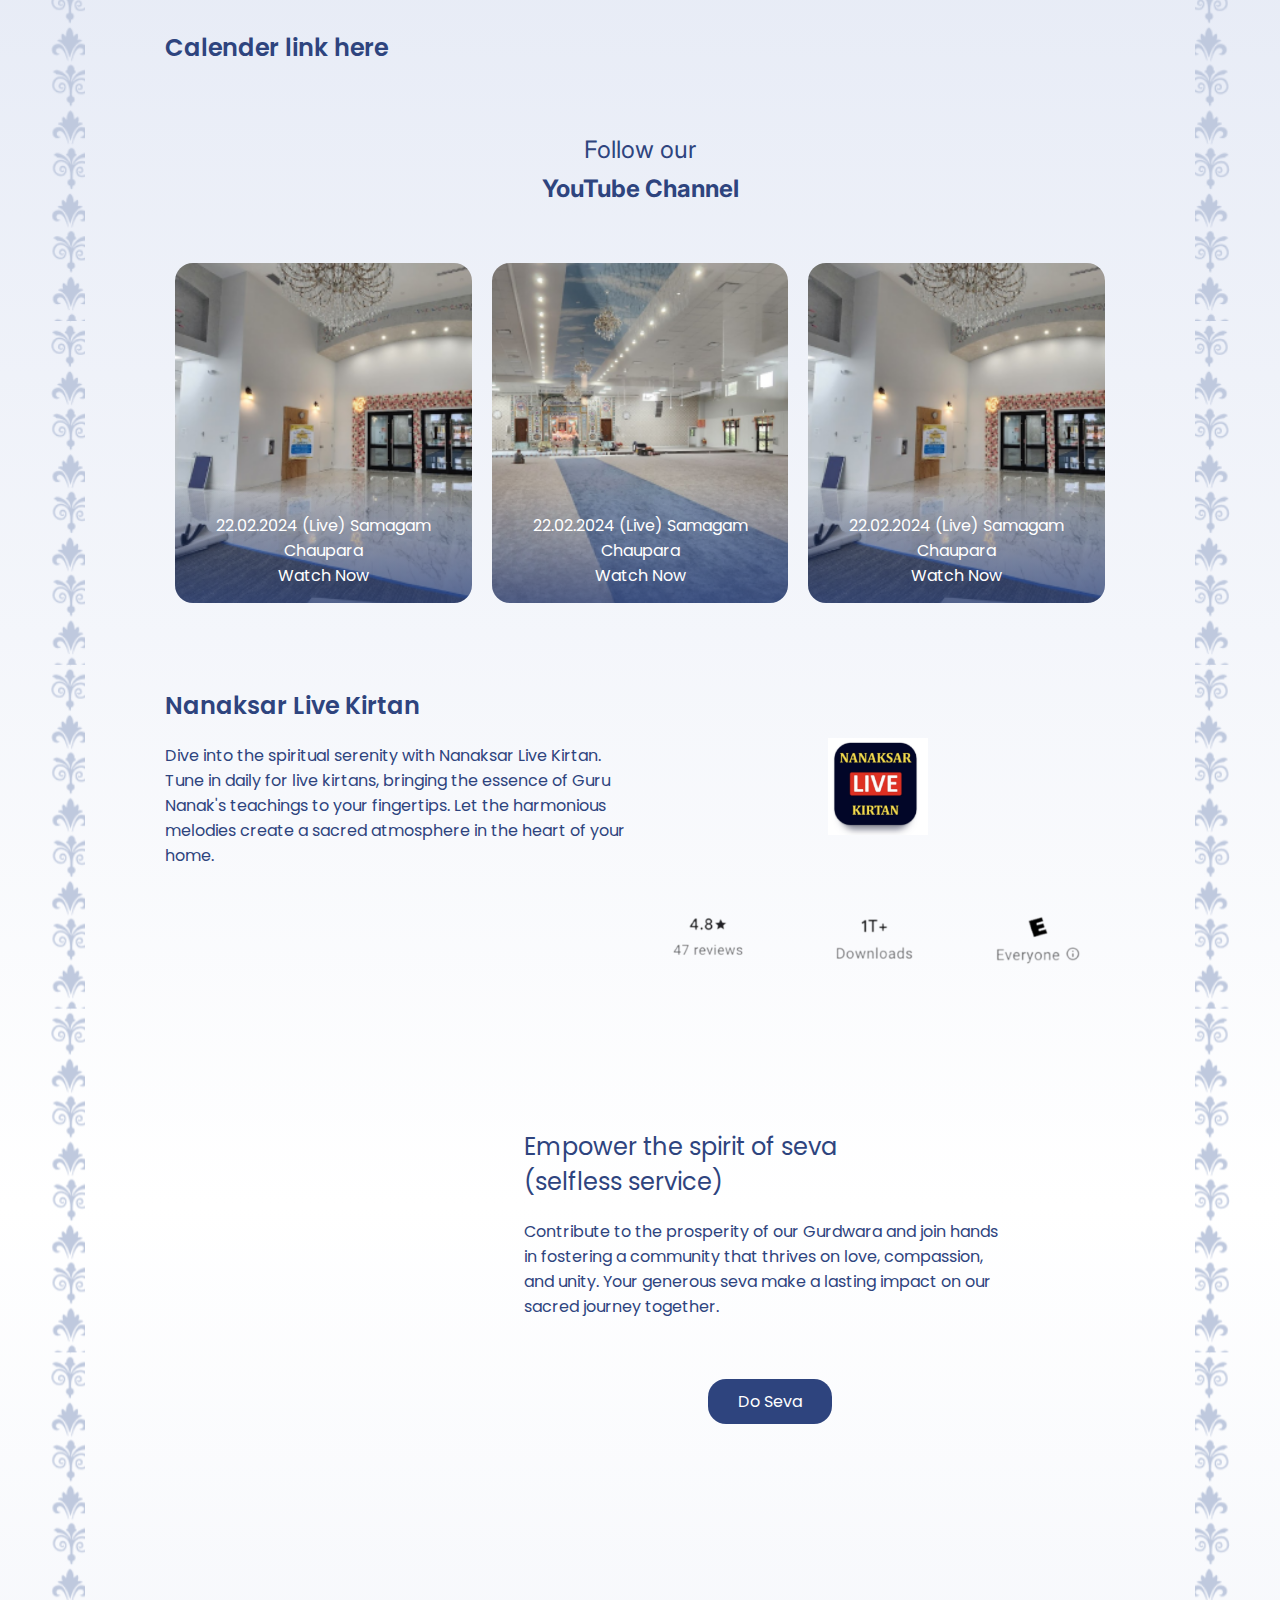
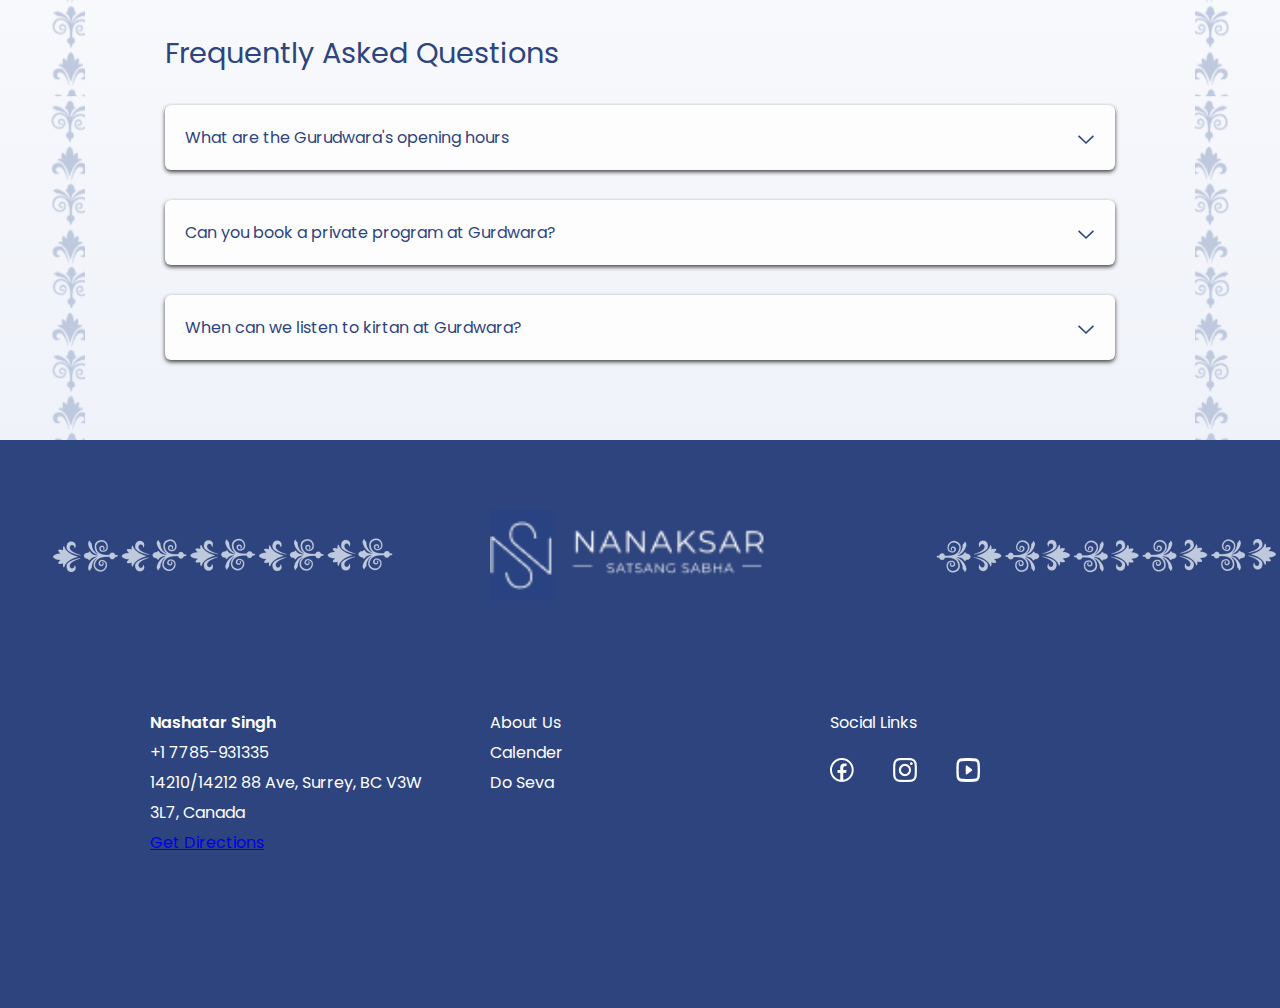
==== commit 786572d6: "logo corrections" ====
--- a/index.html
+++ b/index.html
@@ -202,9 +202,45 @@
             <div class="questions">
                 <div class="question-heading">Frequently Asked Questions</div>
                 <div class="ques-head">
-                    <div class="quest-1">What are the Gurudwara's opening hours</div>
-                    <div class="quest-1">Can you book a private program at Gurdwara?</div>
-                    <div class="quest-1">When can we listen to kirtan at Gurdwara?</div>
+                    <div class="quest-1">
+                        <div class="question_container">
+                            <div class="question">
+                                What are the Gurudwara's opening hours
+                            </div>
+                            <div class="question_expand">
+                                <img class="down_arrow" src="assets/down_arrow.svg" alt="My Happy SVG"/>
+                            </div>
+                        </div>
+                        <div class="answer_container">
+                            Gurudwara's opening hours are from 2 am to 10 pm
+                        </div>
+                    </div>
+                    <div class="quest-1">
+                        <div class="question_container">
+                            <div class="question">
+                                Can you book a private program at Gurdwara?
+                            </div>
+                            <div class="question_expand">
+                                <img class="down_arrow" src="assets/down_arrow.svg" alt="My Happy SVG"/>
+                            </div>
+                        </div>
+                        <div class="answer_container">
+                            Yes, you can call us on phone number mentioned below
+                        </div>
+                    </div>
+                    <div class="quest-1">
+                        <div class="question_container">
+                            <div class="question">
+                                When can we listen to kirtan at Gurdwara?
+                            </div>
+                            <div class="question_expand">
+                                <img class="down_arrow" src="assets/down_arrow.svg" alt="My Happy SVG"/>
+                            </div>
+                        </div>
+                        <div class="answer_container">
+                            Kirtan starts from 3:30 am till 6 am in the morning and from 5:30 pm till 8:30 pm in the evening.
+                        </div>
+                    </div>
                 </div>
             </div>
         </div>
@@ -249,6 +285,11 @@
         console.log($('#sevaframe').contents());
         $(elem).contents().find('.page-header').hide();
     }
+
+    $('.quest-1').on('click', function(){
+        $(this).find('.answer_container').toggleClass('visible');
+        $(this).find('.down_arrow').toggleClass('rotate');
+    });
 </script>
 </html>
 
--- a/style.css
+++ b/style.css
@@ -41,6 +41,9 @@
 .logo{
     /* width: 60%; */
     padding: 20px 40px 10px;
+}
+.logo img {
+    width: 150px;
 }
 .hamburger {
     position: fixed;
@@ -435,4 +438,35 @@
 .service-paystrip {
     height: 503px;
     overflow-y: hidden;
-}+}
+
+.question_container {
+    display: flex;
+}
+.question{
+    width: 90%;
+}
+.question_expand{
+    width: 10%;
+}
+.down_arrow {
+    width: 14px;
+    float: right;
+    margin-top: 5px;
+}
+
+.down_arrow.rotate {
+    transform: rotate(180deg);
+}
+
+.answer_container {
+    border-top: 1px solid #C9CACC;
+    margin-top: 10px;
+    padding-top: 10px;
+    display: none;
+}
+
+.answer_container.visible {
+    display: block;
+}
+
--- a/responsive.css
+++ b/responsive.css
@@ -175,10 +175,6 @@
     .regular-font {
         font-size: 16px;
     }
-    .logo {
-        /* width: 60%; */
-        padding: 20px 30vw 10px;
-    }
 
     .entry-body{
         display: flex;
@@ -215,6 +211,15 @@
         text-align: left;
         font-size: 1.5rem;
         padding: 20px 0px 0px 0px;
+    }
+
+    .down_arrow {
+        width: 18px;
+        float: right;
+        margin-top: 10px;
+    }
+    .logo img {
+        width: 350px;
     }
 
 }
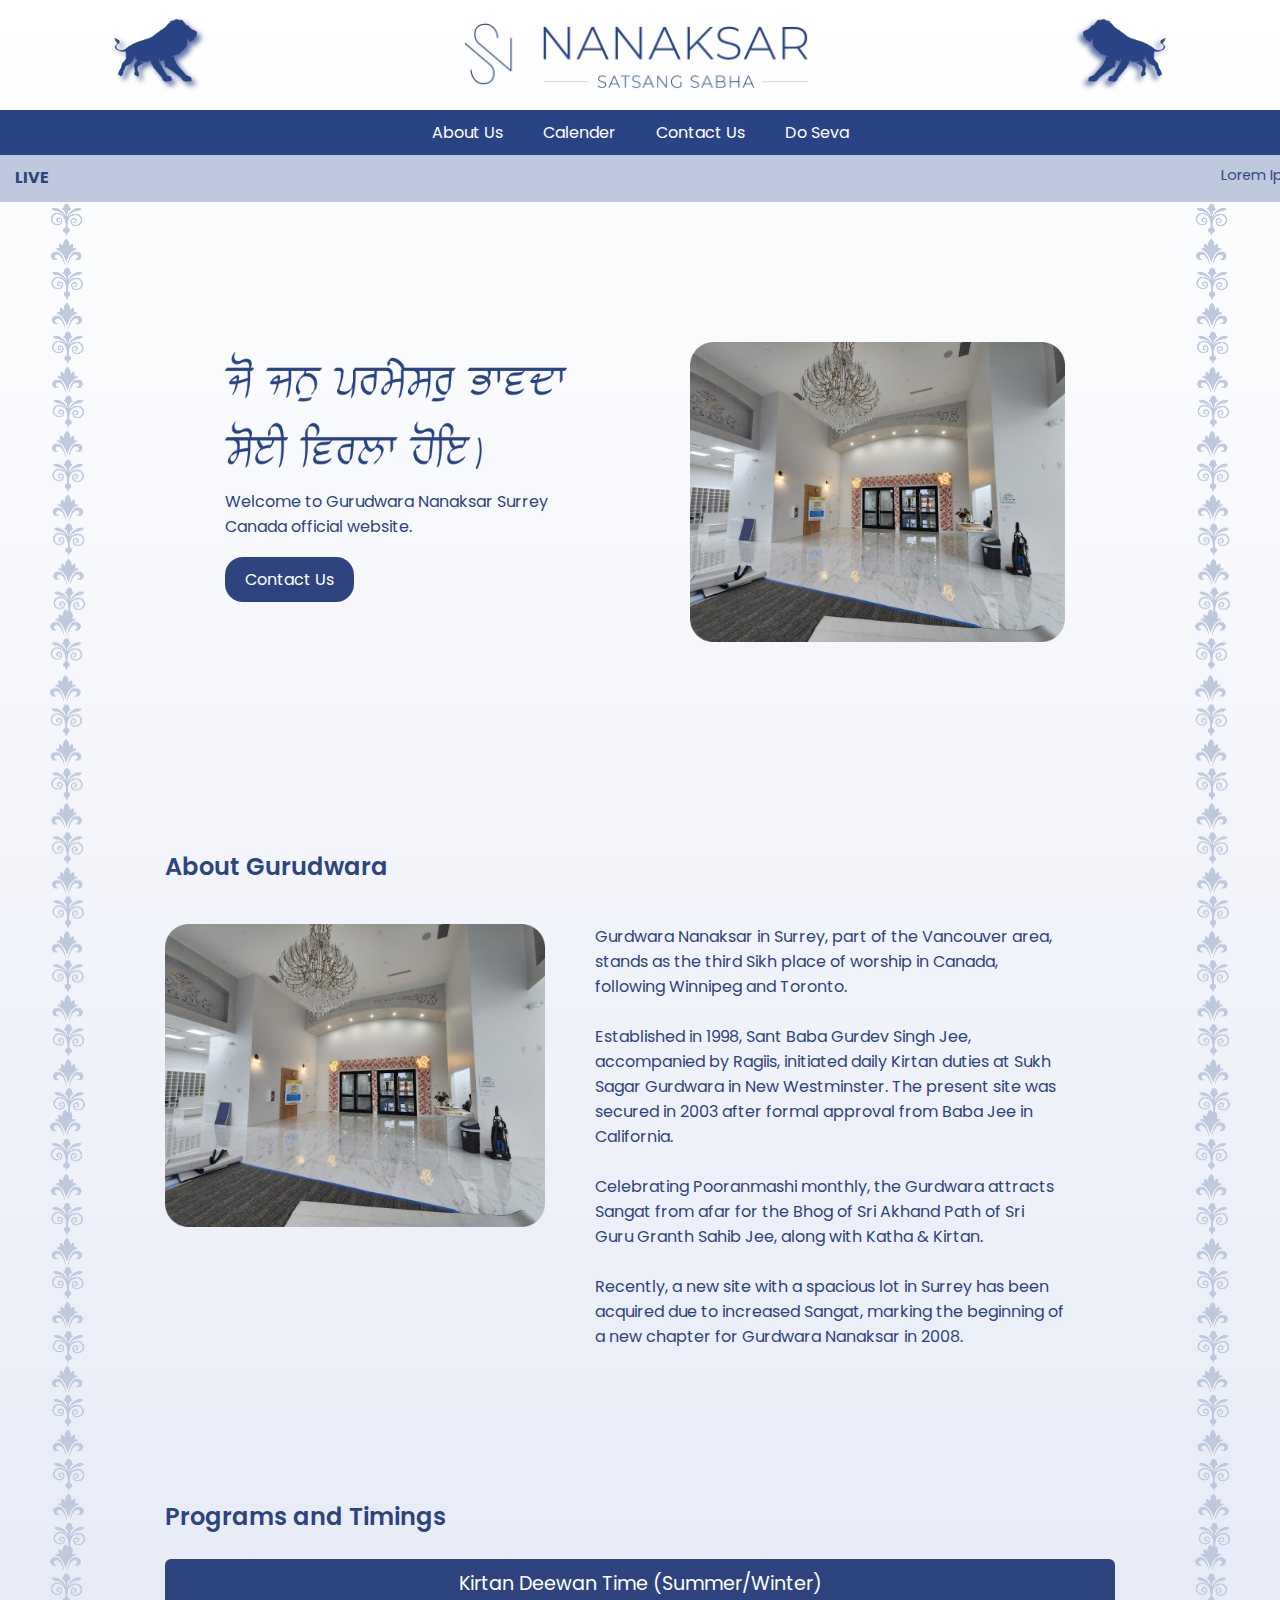
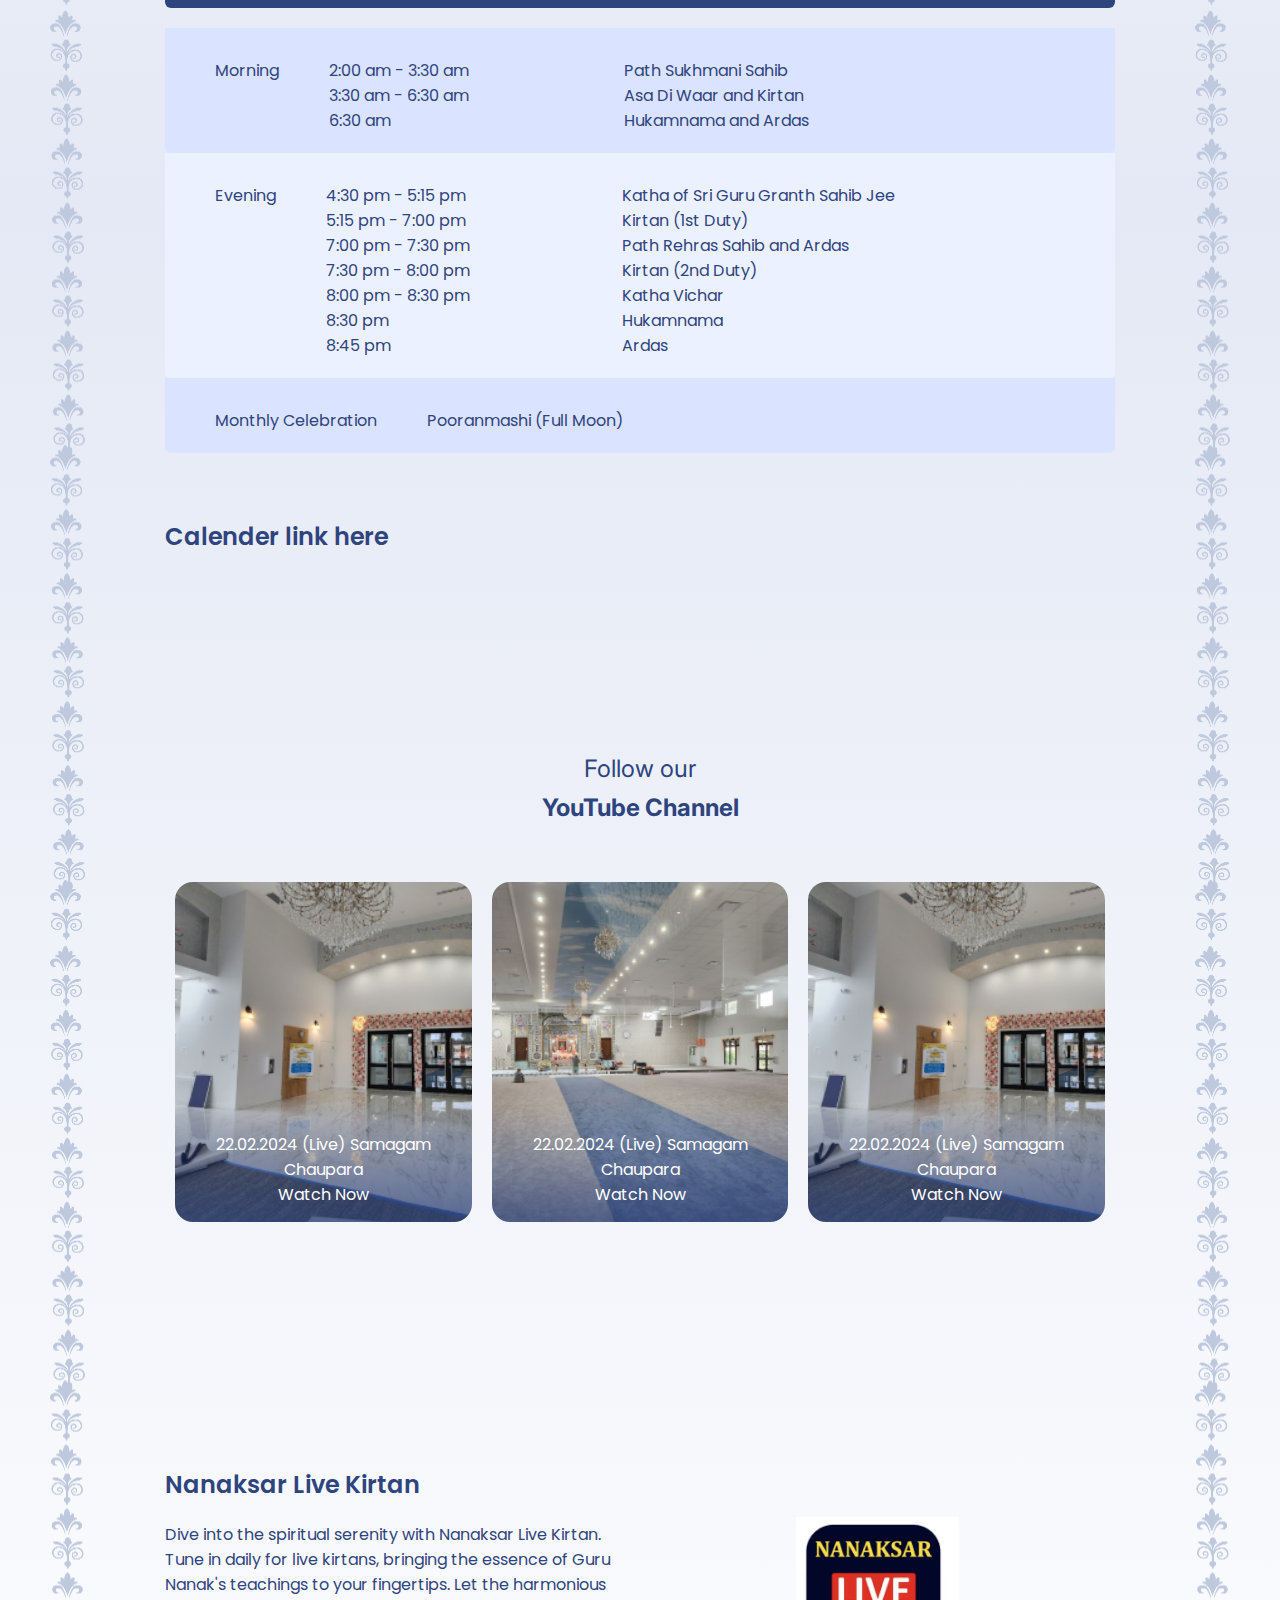
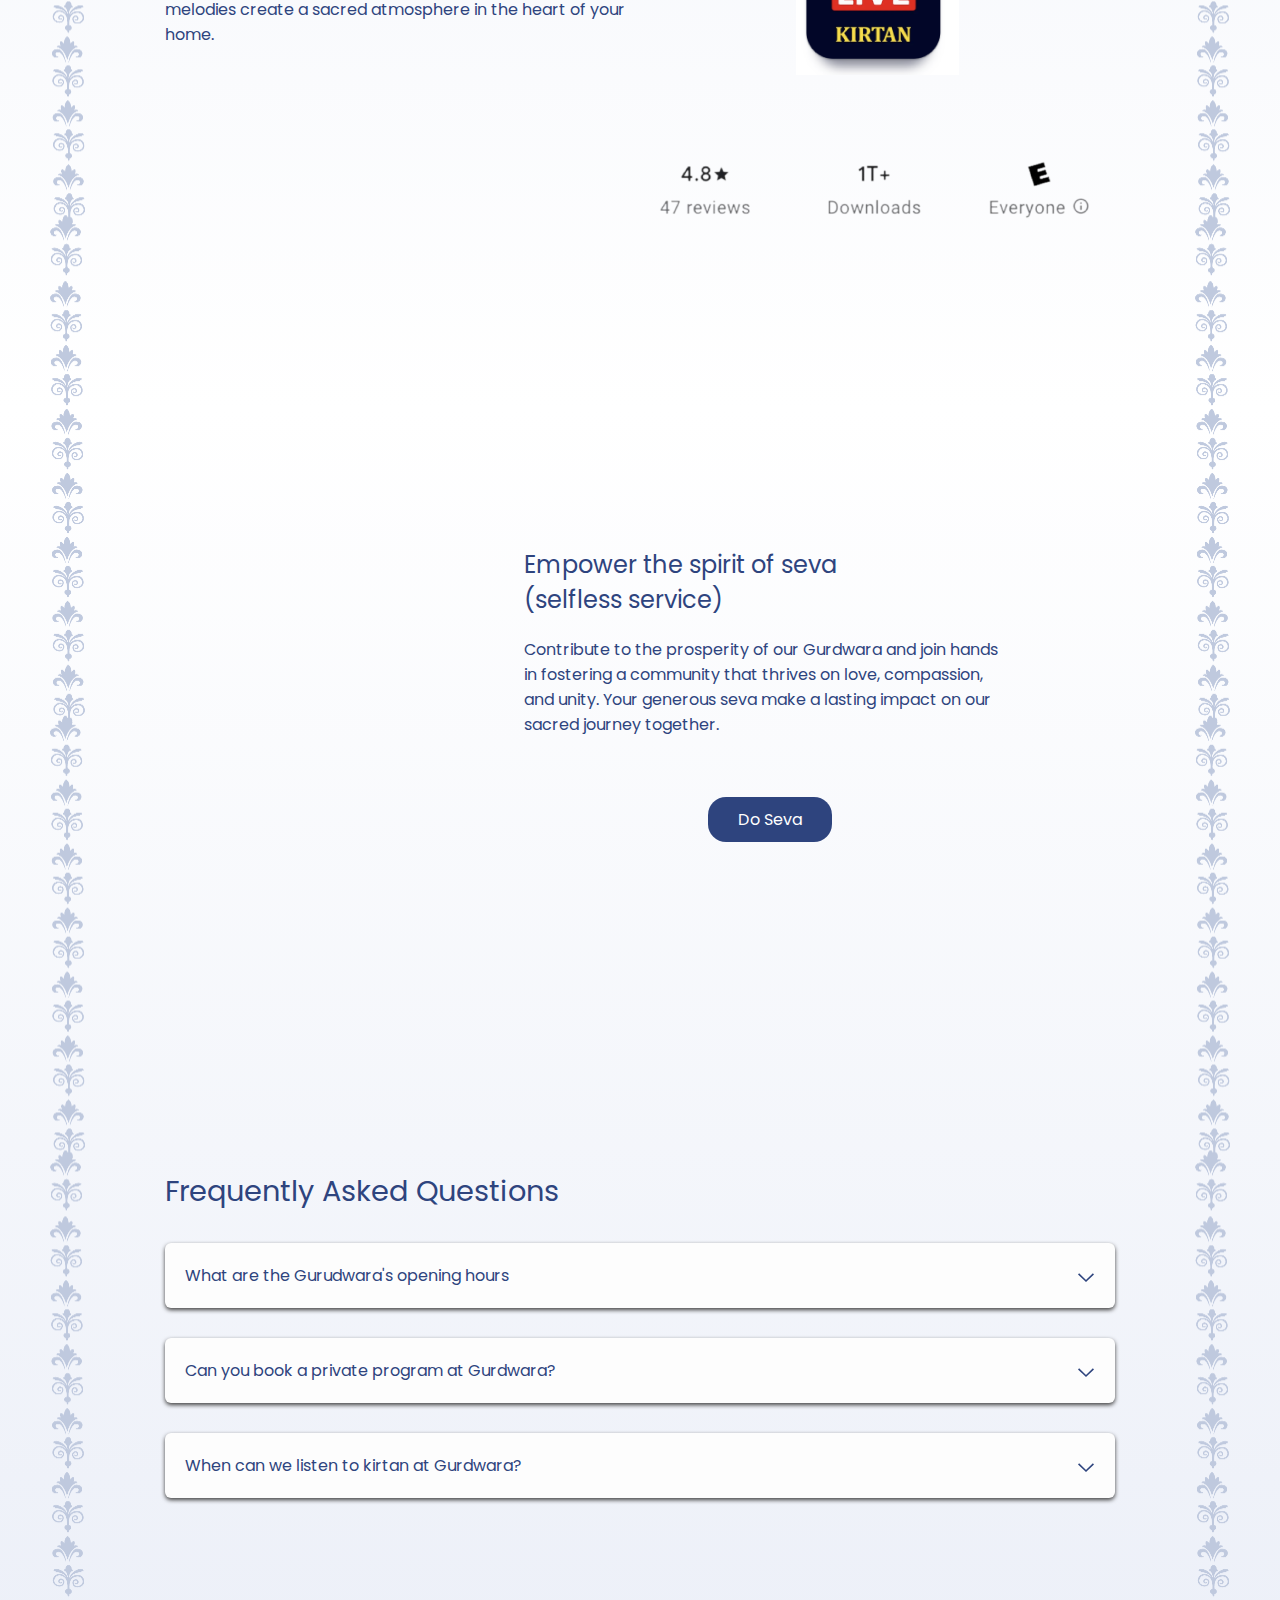
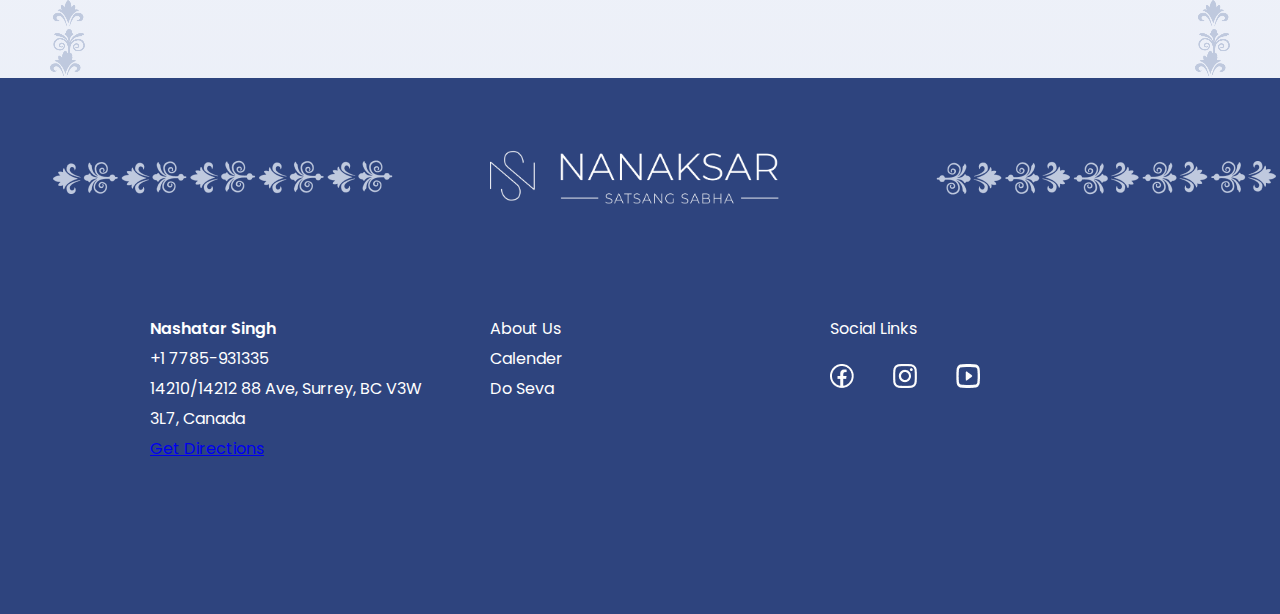
==== commit 2f83a7d9: "White logo footer and few styles" ====
--- a/index.html
+++ b/index.html
@@ -52,7 +52,7 @@
         <div class="body-section">
             <div class="entry-body"> 
                 <div class="text-image desktop">
-                    <div style="padding:50px">
+                    <div style="padding:60px">
                         <img src="assets/jo jan parmeshar 2.png" >
                         <div class="image-text">Welcome to Gurudwara Nanaksar Surrey Canada official website.</div>
                         <div class="contact-button">Contact Us</div>
@@ -70,7 +70,7 @@
                 </div>
             </div>
             <div class="about-body">
-                <div class="about-head">About Gurudwara</div>
+                <div class="about-head" id="about">About Gurudwara</div>
                 <div class="about-content">
                     <div class="about-image">
                         <div class="image-container">
@@ -78,9 +78,9 @@
                         </div>
                     </div>
                     <div class="about-text">
-                        Gurdwara Nanaksar in Surrey, part of the Vancouver area, stands as the third Sikh place of worship in Canada, following Winnipeg and Toronto.<br/>
-                        Established in 1998, Sant Baba Gurdev Singh Jee, accompanied by Ragiis, initiated daily Kirtan duties at Sukh Sagar Gurdwara in New Westminster. The present site was secured in 2003 after formal approval from Baba Jee in California.<br/>
-                        Celebrating Pooranmashi monthly, the Gurdwara attracts Sangat from afar for the Bhog of Sri Akhand Path of Sri Guru Granth Sahib Jee, along with Katha & Kirtan. <br/>
+                        Gurdwara Nanaksar in Surrey, part of the Vancouver area, stands as the third Sikh place of worship in Canada, following Winnipeg and Toronto.<br/><br/>
+                        Established in 1998, Sant Baba Gurdev Singh Jee, accompanied by Ragiis, initiated daily Kirtan duties at Sukh Sagar Gurdwara in New Westminster. The present site was secured in 2003 after formal approval from Baba Jee in California.<br/><br/>
+                        Celebrating Pooranmashi monthly, the Gurdwara attracts Sangat from afar for the Bhog of Sri Akhand Path of Sri Guru Granth Sahib Jee, along with Katha & Kirtan. <br/><br/>
                         Recently, a new site with a spacious lot in Surrey has been acquired due to increased Sangat, marking the beginning of a new chapter for Gurdwara Nanaksar in 2008.
                     </div>
                 </div>
@@ -168,7 +168,7 @@
             </div>
             <div class="service-body">
                 <div class="service-paystrip">
-                    <iframe id='sevaframe' src="https://donorbox.org/stepping-out-in-faith" title="seva-link" onload="removeNavFromIframe(this)"></iframe>
+                    <!-- <iframe id='sevaframe' src="https://donorbox.org/stepping-out-in-faith" title="seva-link" onload="removeNavFromIframe(this)"></iframe> -->
                     <!-- <div class="pay-strip">
                         <div class="pay-head">Choose Amount 
                             <i class="fa fa-lock"></i>
@@ -247,9 +247,9 @@
     </div>
     <div class="footer">
         <div class="foot-head">
-            <div class="foot1 big-screen"><img src="assets/MOLDING (1).png" alt=""></div>
+            <div class="foot1 big-screen" style="text-align: right;"><img src="assets/MOLDING (1).png" alt=""></div>
             <div class="foot3">
-                <div class="foot-logo"><img src="assets/footer_logo_mob.png" alt=""></div>
+                <div class="foot-logo"><img src="assets/White Logo Nanaksar.png" alt=""></div>
                 <!-- <div class="foot-name">NANAKSAR
                     <div class="sabha-name">SATSANG SABHA</div>
                 </div> -->
--- a/style.css
+++ b/style.css
@@ -80,7 +80,7 @@
     font-weight: bold;
 }
 .texts{
-    width: 764px;
+    width: 100%;
     font-size: 0.92rem;
     padding-left:15px;
     font-family: 'Poppins';
@@ -470,3 +470,7 @@
     display: block;
 }
 
+.foot-logo img {
+    width: 60%;
+}
+
--- a/responsive.css
+++ b/responsive.css
@@ -1,6 +1,6 @@
 @media screen and (min-width:600px) {
     html {
-        font-size: 16px;
+        font-size: 14px;
     }
     .mobile {
         display: none;
@@ -23,6 +23,7 @@
 
     .entry-body {
         display: flex;
+        padding: 40px 0px 150px 0px;
     }
 
     .text-image {
@@ -40,11 +41,12 @@
     }
 
     .about-body {
-        padding: 0px 0px 40px 0px;
+        padding: 0px 0px 150px 0px;
     }
 
     .about-content {
         display: flex;
+        margin-top: 40px;
     }
 
     .about-image {
@@ -52,18 +54,24 @@
         padding: 0px;
     }
 
-    .about-image .image-container {
+    /* .about-image .image-container {
         padding-right:20px;
-    }
+    } */
 
     .about-text {
         width: 60%;
         padding: 0px;
         text-align: left;
+        padding: 0px 50px;
     }
 
     .calender-images {
         display: flex;
+    }
+
+    .calender-head {
+
+        padding: 50px 0px 0px 0px;
     }
 
     .calender-img {
@@ -73,7 +81,7 @@
     }
     .live-body {
         display: flex;
-        padding: 40px 0px;
+        padding: 200px 0px;
     }
     .live-head {
         width: 50%;
@@ -82,7 +90,7 @@
         width: 50%;
     }
     .live-images img {
-        width: 100px;
+        width: auto;
     }
     .body-section {
         padding: 50px 0px;
@@ -99,7 +107,19 @@
     }
 
     .entry-image .image-container {
-        padding: 15px;
+        padding: 50px;
+    }
+
+    .image-text {
+        text-align: left;
+    }
+    
+    .contact-button {
+        margin: 0px;
+    }
+
+    .calender-follow {
+        padding: 200px 0px 0px 0px;
     }
 
     .calender-images {
@@ -116,6 +136,7 @@
     
     .questions {
         text-align: left;
+        padding: 120px 0px 100px 0px;
     }
 
     .question-heading {
@@ -168,7 +189,7 @@
     .body-container {
         border-left: 35px solid transparent;
         border-right: 35px solid transparent;
-        border-image: url(assets/border.png) 30 round;
+        border-image: url(assets/MOLDING.png) 100 round;
         margin: 0px 50px;
         padding: 0px 80px;
     }
@@ -210,7 +231,7 @@
     .calender-head {
         text-align: left;
         font-size: 1.5rem;
-        padding: 20px 0px 0px 0px;
+        padding: 50px 0px 0px 0px;
     }
 
     .down_arrow {
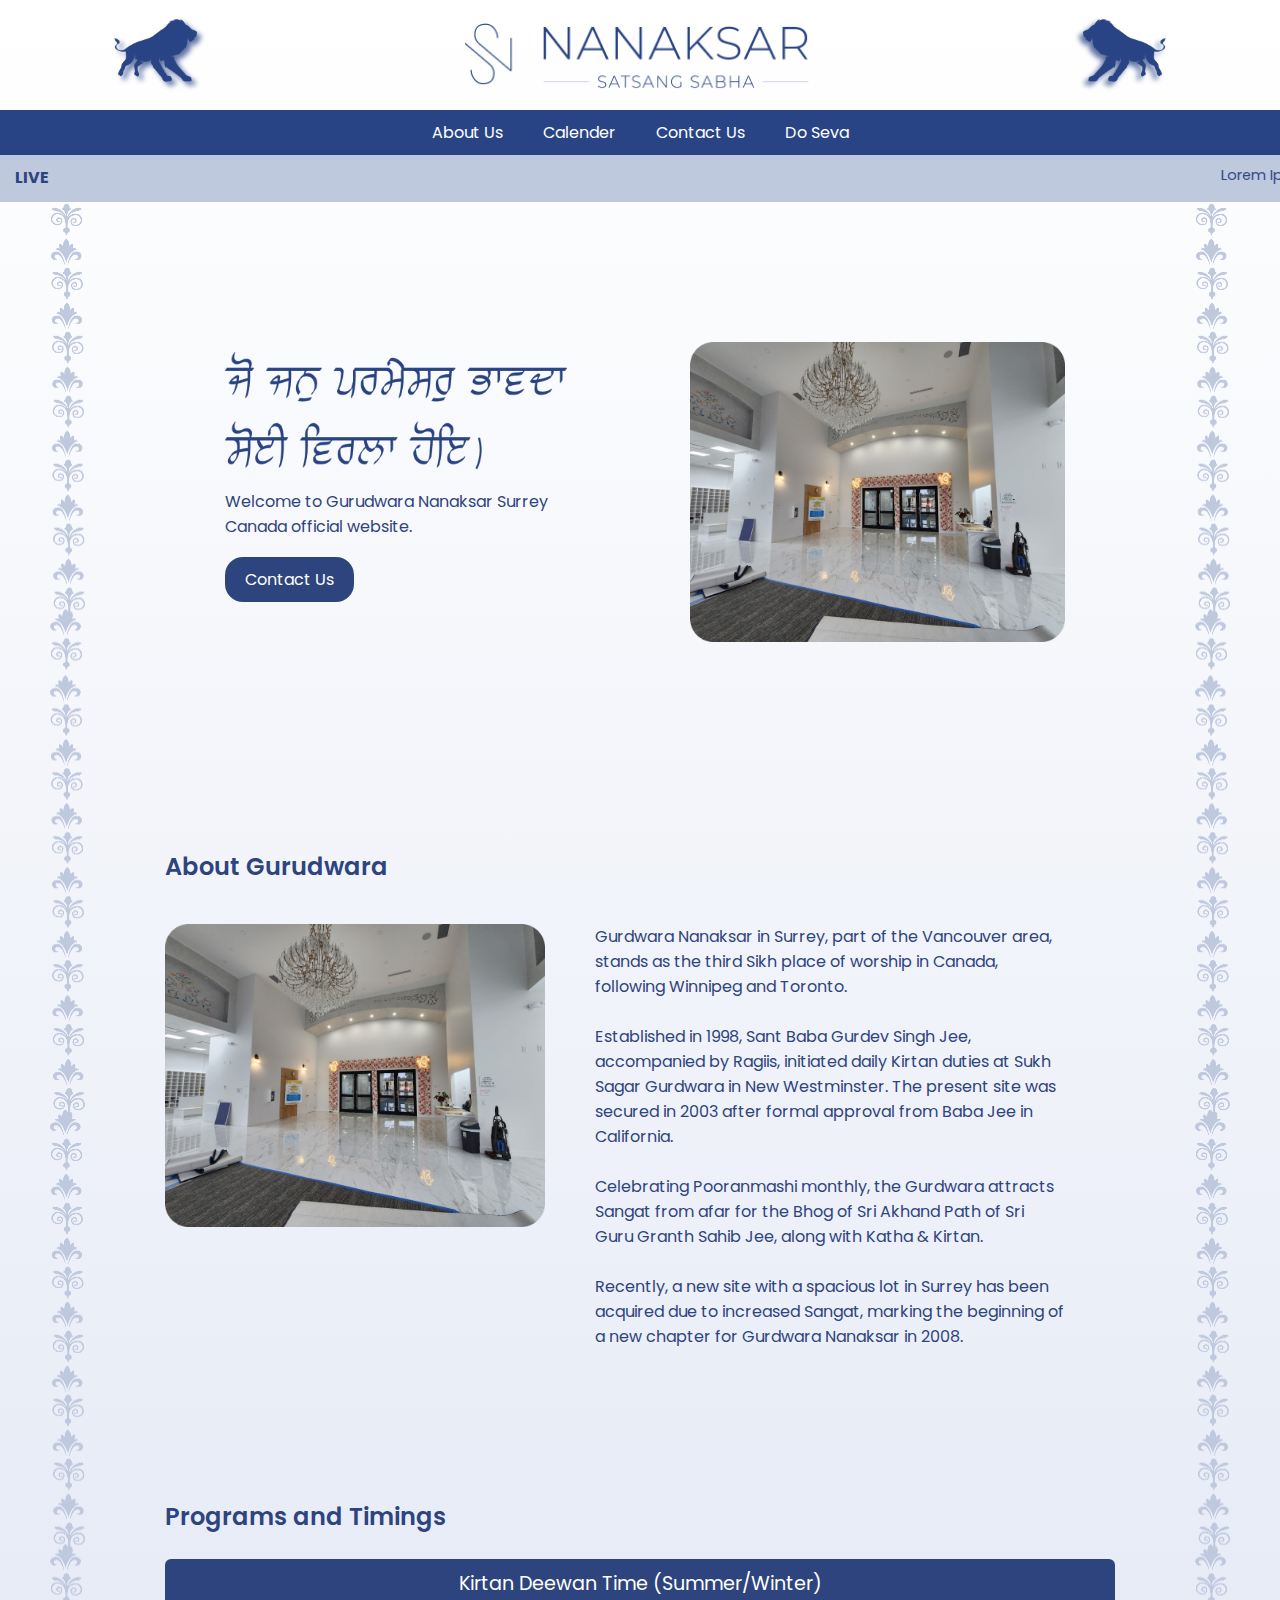
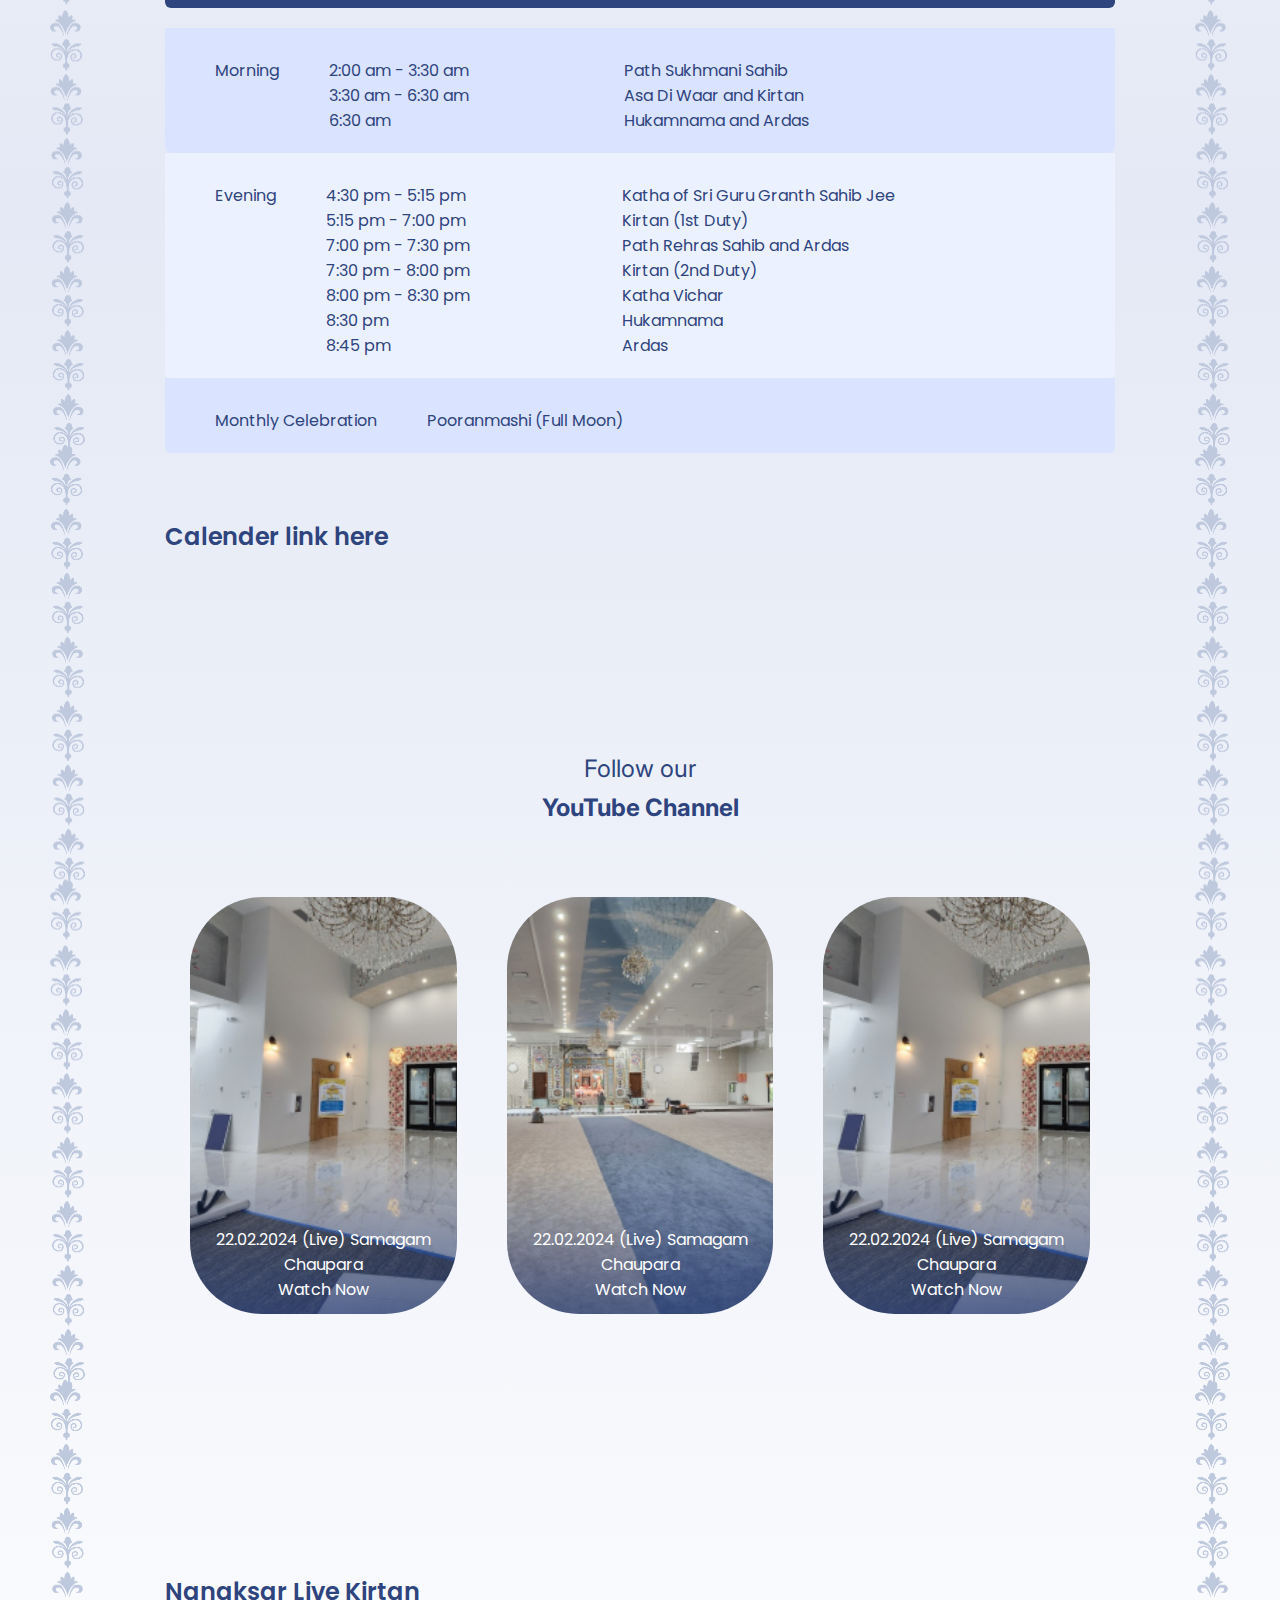
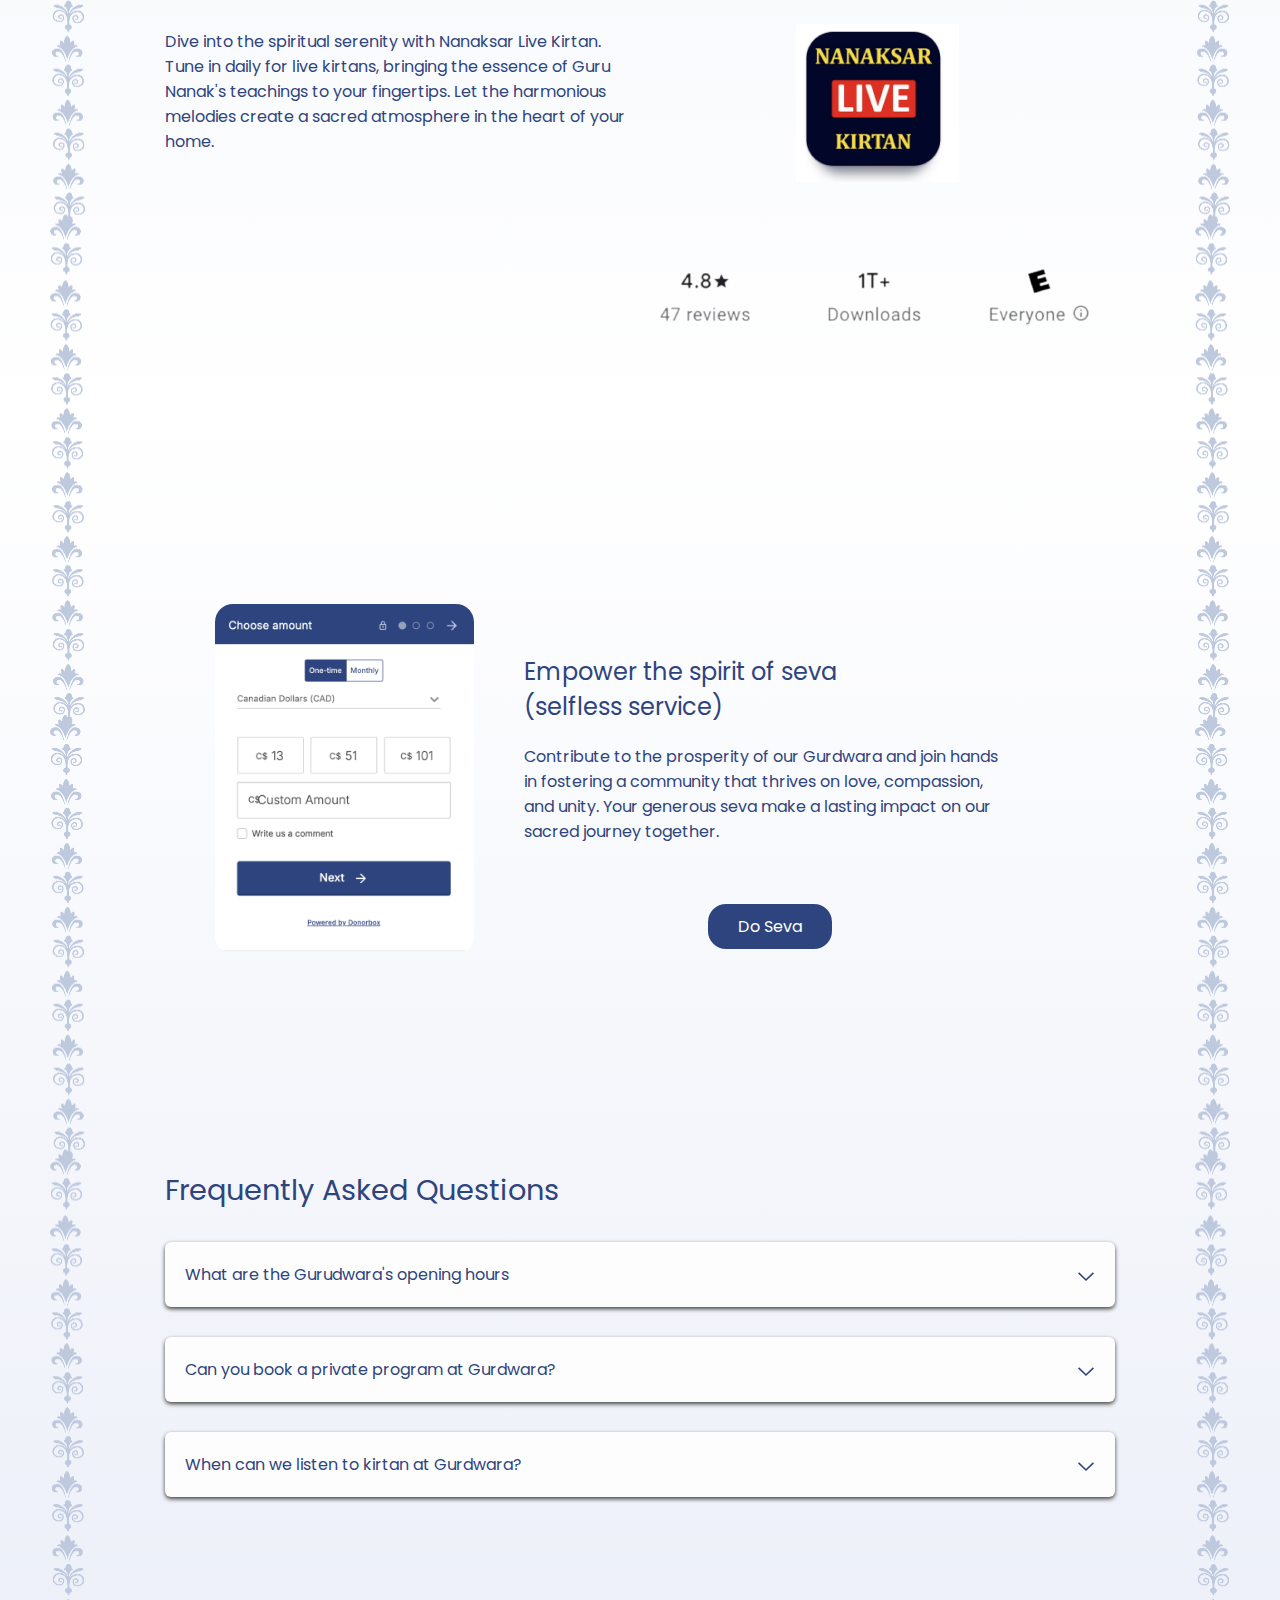
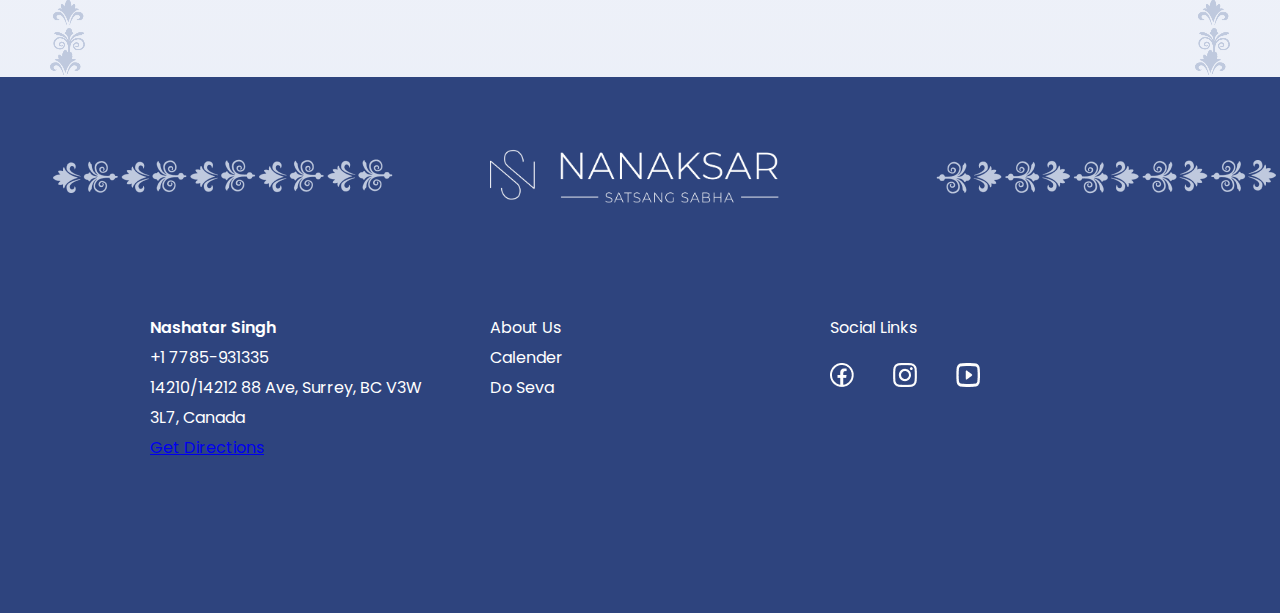
==== commit 4f041e1a: "seva screenshot" ====
--- a/index.html
+++ b/index.html
@@ -168,6 +168,7 @@
             </div>
             <div class="service-body">
                 <div class="service-paystrip">
+                    <div class="seva_ss"><img src="assets/seva_ss.png" ></div>
                     <!-- <iframe id='sevaframe' src="https://donorbox.org/stepping-out-in-faith" title="seva-link" onload="removeNavFromIframe(this)"></iframe> -->
                     <!-- <div class="pay-strip">
                         <div class="pay-head">Choose Amount 
--- a/style.css
+++ b/style.css
@@ -436,7 +436,7 @@
 }
 
 .service-paystrip {
-    height: 503px;
+    /* height: 503px; */
     overflow-y: hidden;
 }
 
--- a/responsive.css
+++ b/responsive.css
@@ -243,6 +243,21 @@
         width: 350px;
     }
 
+    .youtube {
+        padding: 330px 0px 12px 0px;
+    }
+
+    .calender-img {
+        /* width: 33%; */
+        border-radius: 72px;
+        height: auto;
+    }
+
+    .calender-images>div {
+        padding: 25px;
+        width: 33%;
+    }
+
 }
 
 @media screen and (min-width:1300px) {
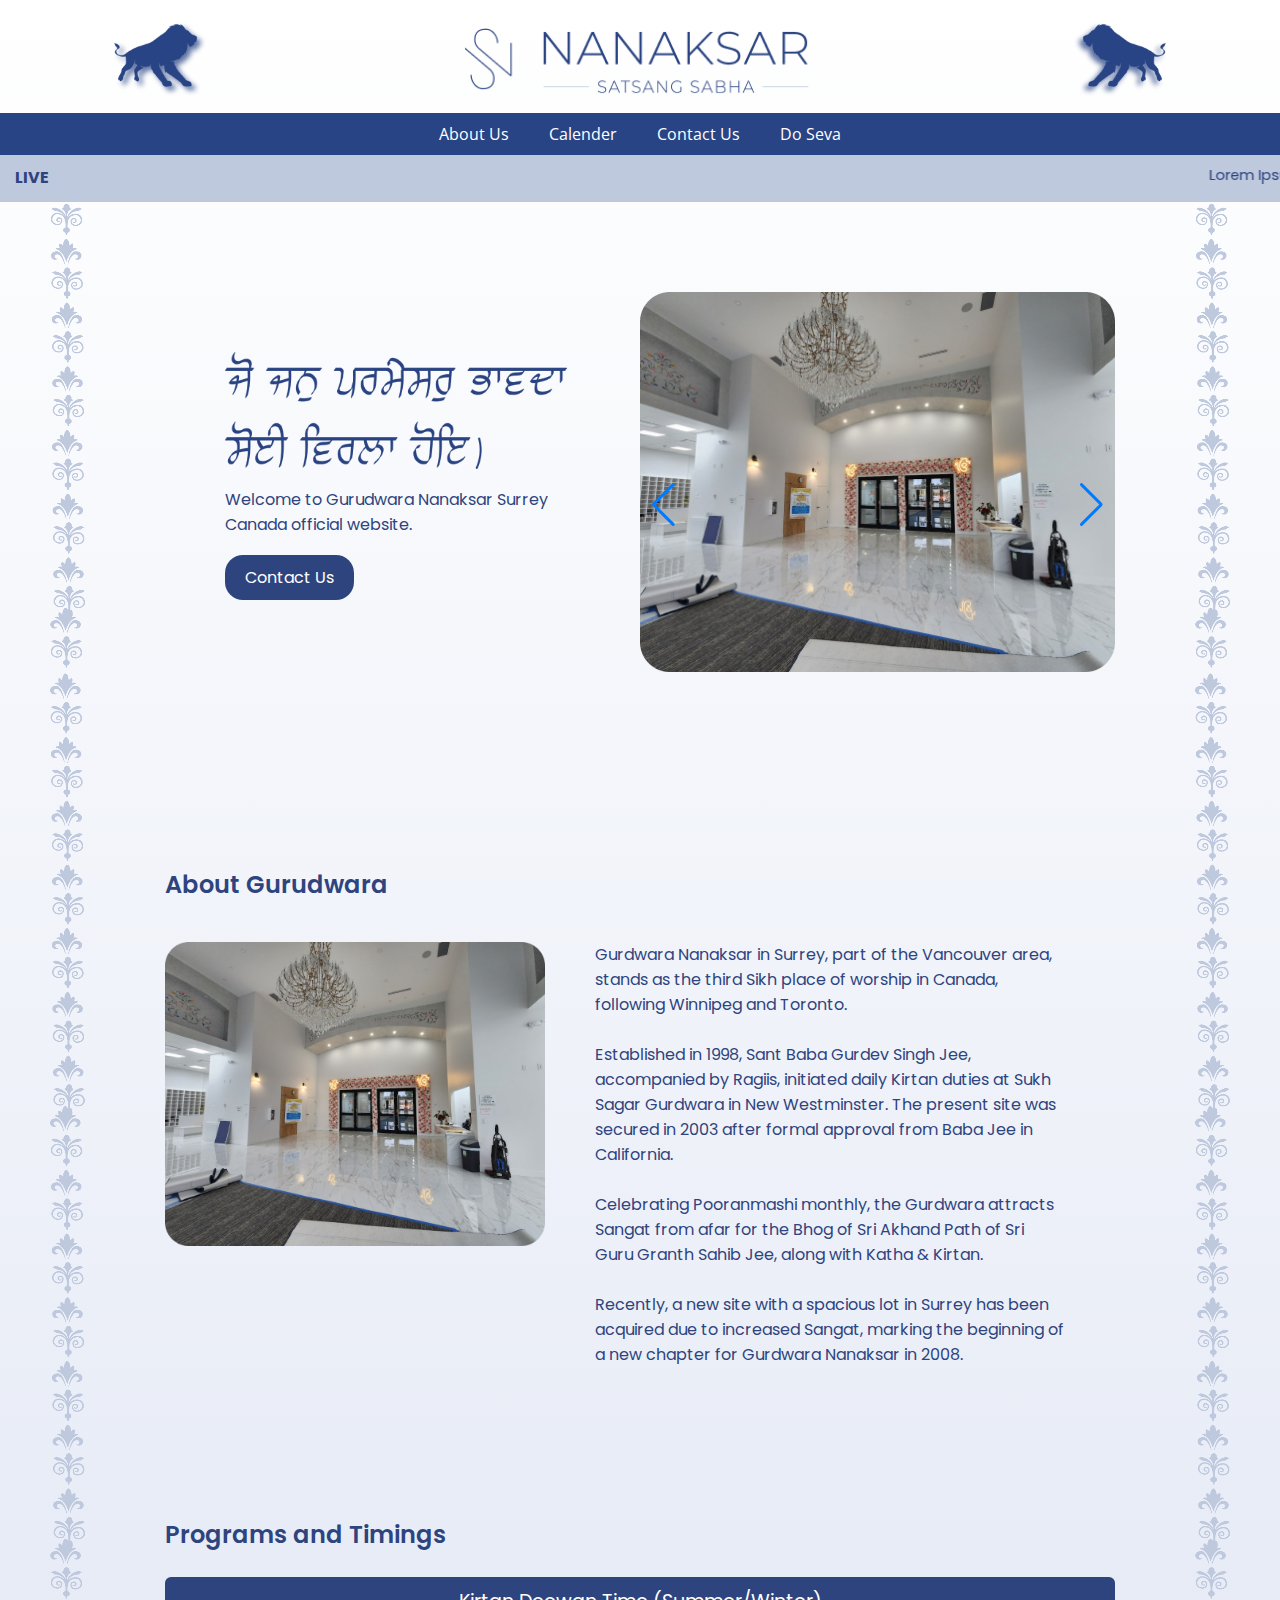
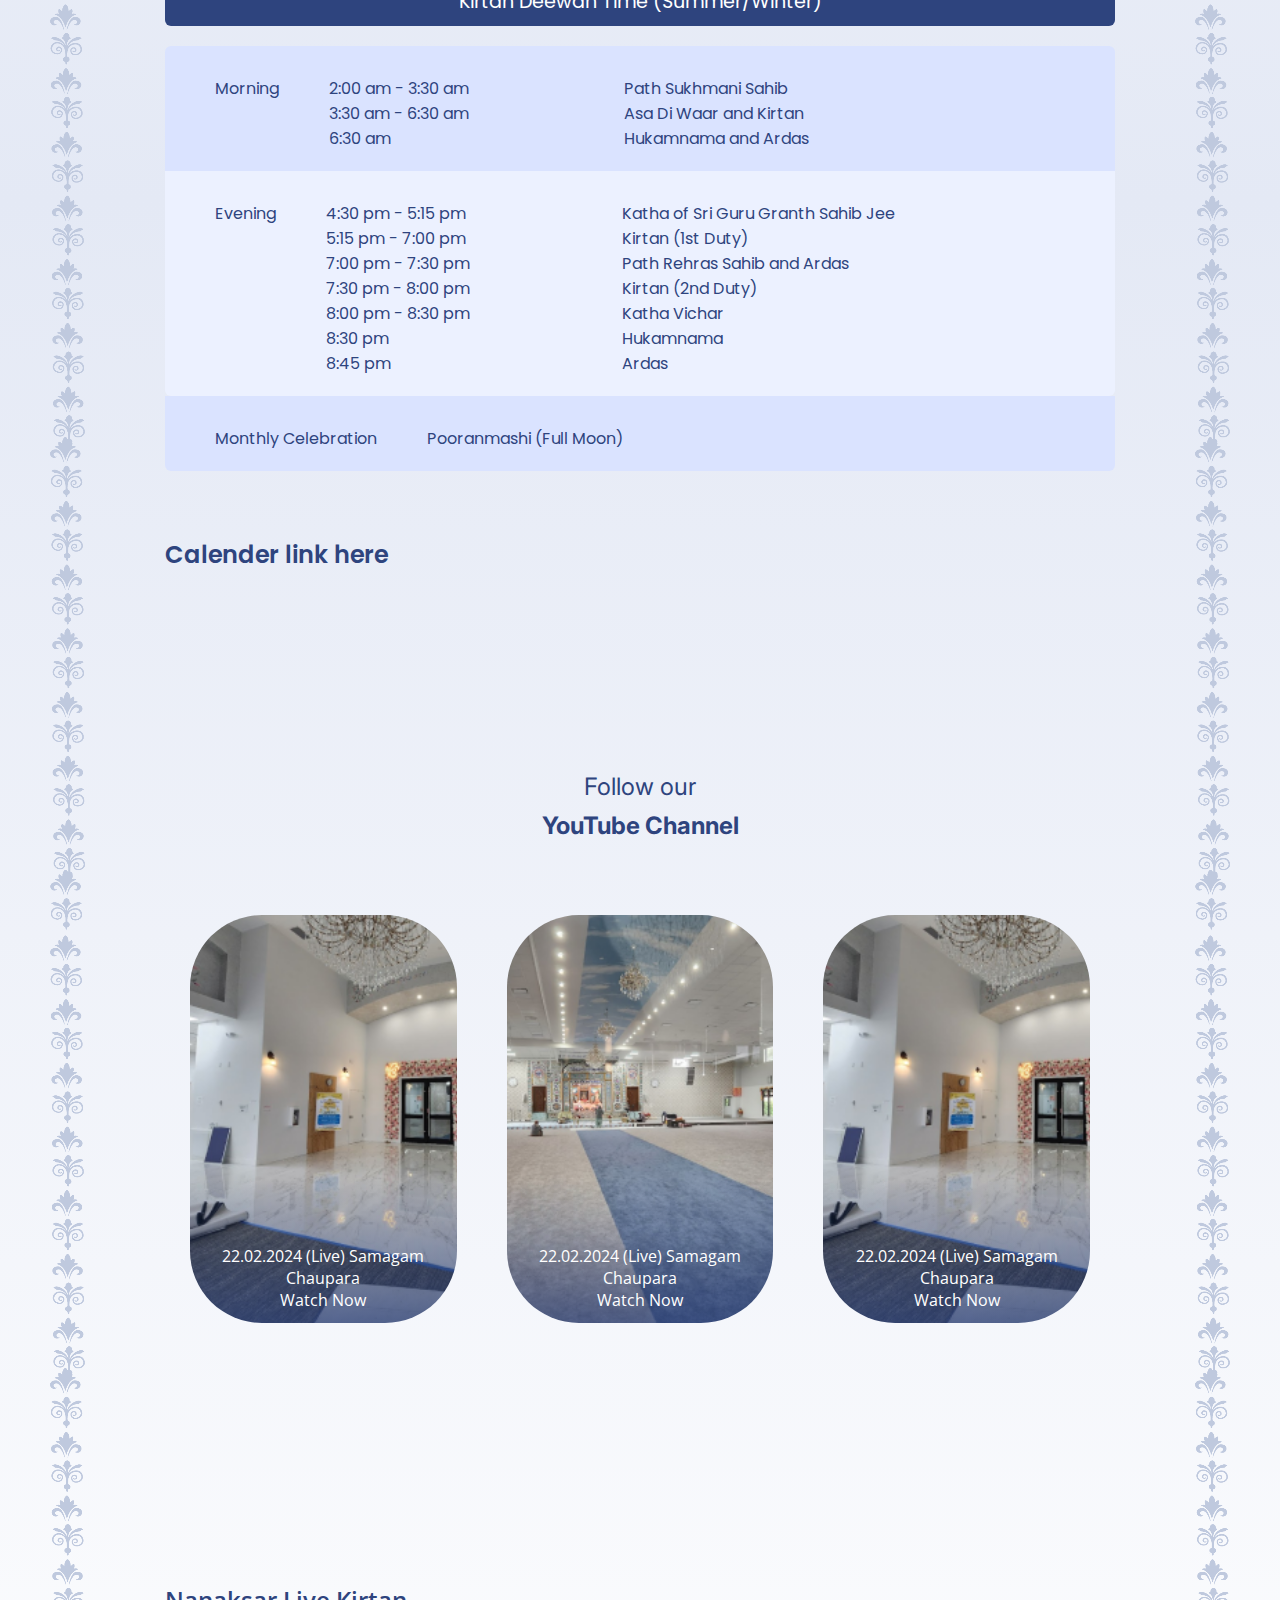
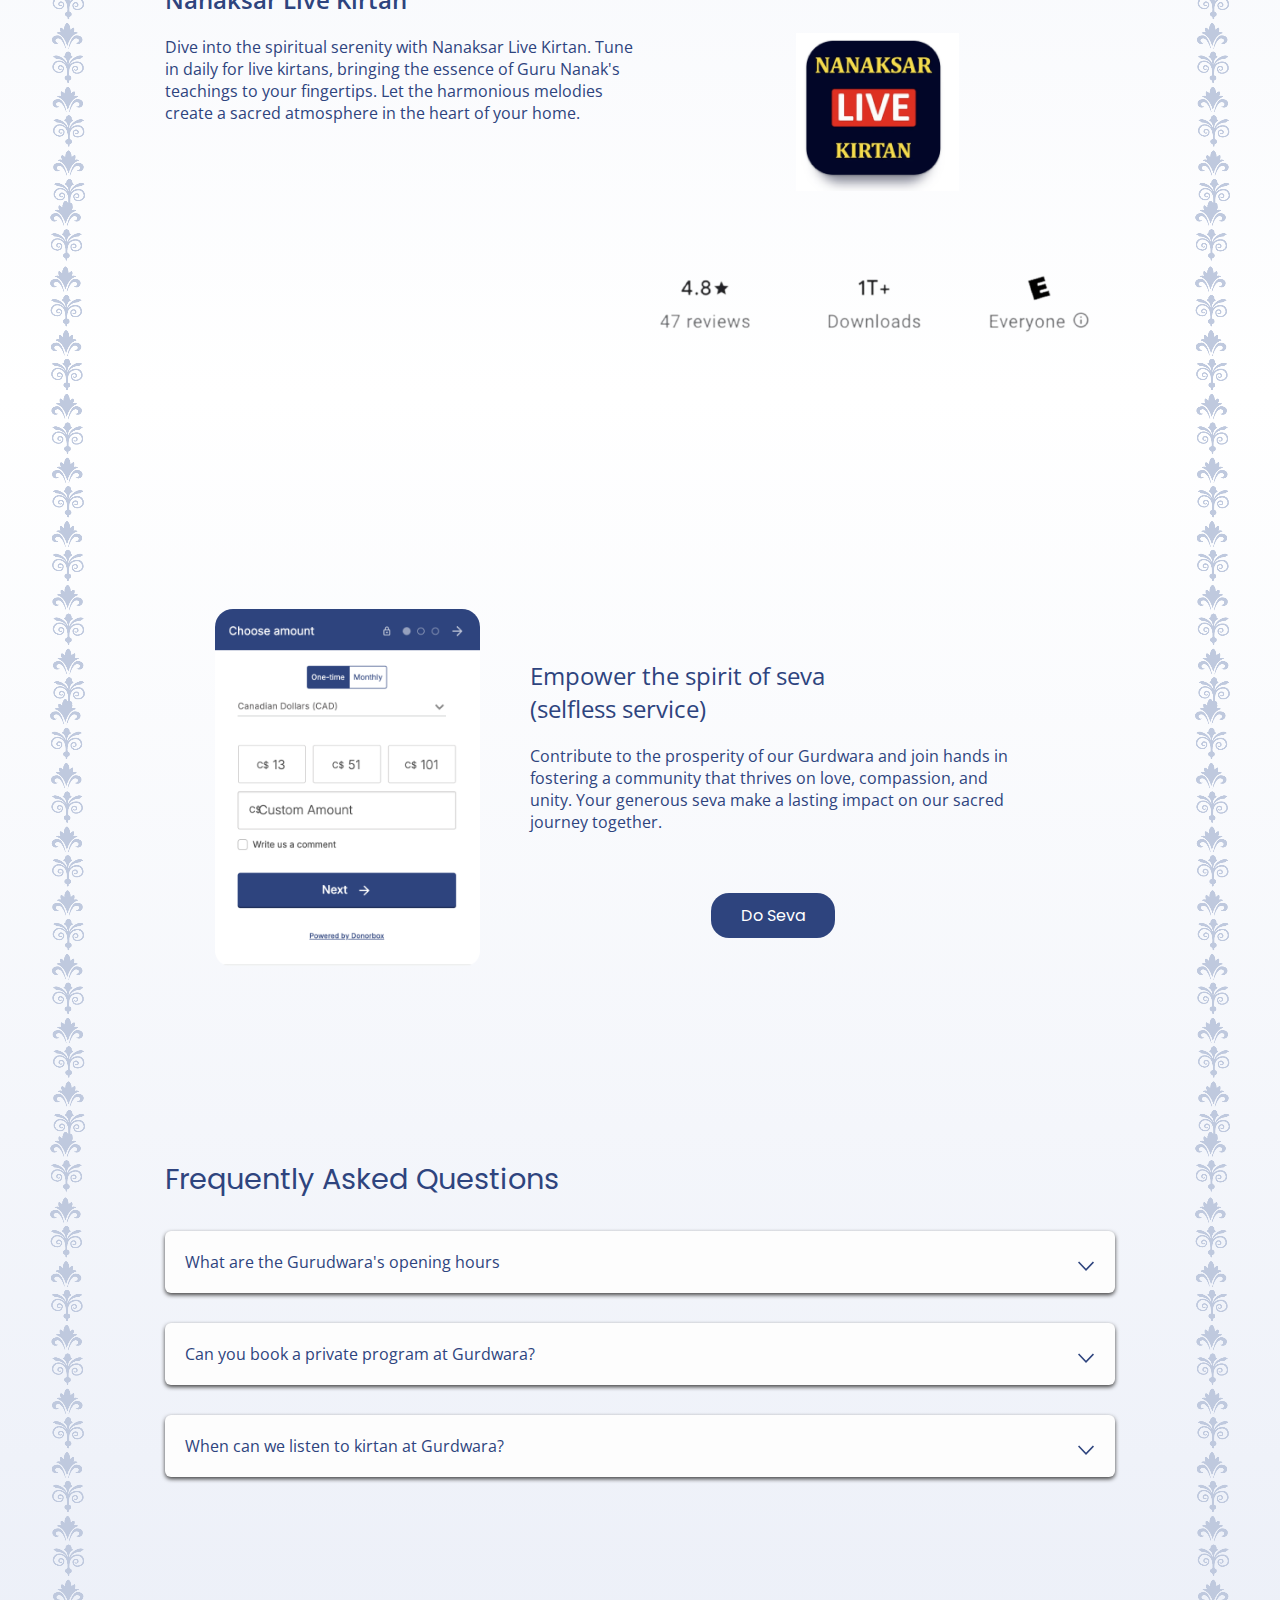
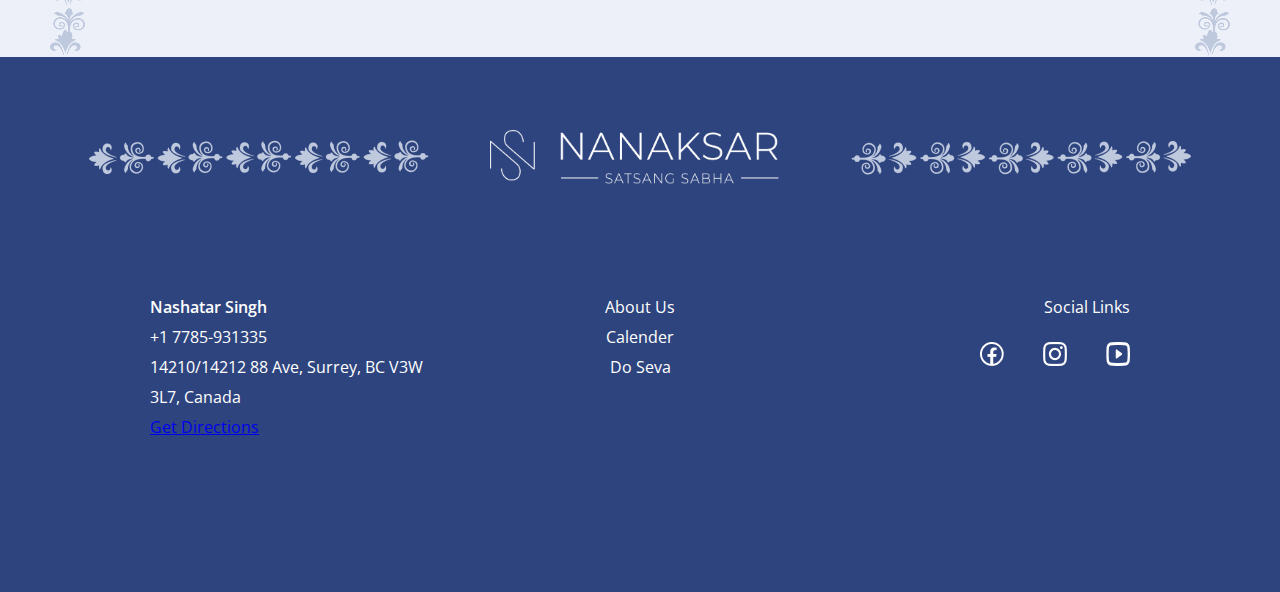
==== commit 1706b254: "links" ====
--- a/index.html
+++ b/index.html
@@ -4,15 +4,22 @@
 <meta name="viewport" content="width=device-width, initial-scale=1.0"/>
 <link rel ="stylesheet" href="style.css">
 <link rel ="stylesheet" href="responsive.css">
+<link rel ="stylesheet" href="slider.css">
 <link rel="preconnect" href="https://fonts.googleapis.com">
 <link rel="preconnect" href="https://fonts.gstatic.com" crossorigin>
 <link href="https://fonts.googleapis.com/css2?family=Poppins:wght@400;600;700&display=swap" rel="stylesheet">
 <link rel="stylesheet" href="https://cdnjs.cloudflare.com/ajax/libs/font-awesome/6.5.1/css/all.min.css" integrity="sha512-DTOQO9RWCH3ppGqcWaEA1BIZOC6xxalwEsw9c2QQeAIftl+Vegovlnee1c9QX4TctnWMn13TZye+giMm8e2LwA==" crossorigin="anonymous" referrerpolicy="no-referrer" />
 <link href="https://fonts.googleapis.com/css2?family=Inter:wght@100..900&family=Poppins:wght@400;600&display=swap" rel="stylesheet">
 <script
-  src="https://code.jquery.com/jquery-3.7.1.slim.min.js"
-  integrity="sha256-kmHvs0B+OpCW5GVHUNjv9rOmY0IvSIRcf7zGUDTDQM8="
+  src="https://code.jquery.com/jquery-3.7.1.min.js"
+  integrity="sha256-/JqT3SQfawRcv/BIHPThkBvs0OEvtFFmqPF/lYI/Cxo="
   crossorigin="anonymous"></script>
+  <link
+  rel="stylesheet"
+  href="https://cdn.jsdelivr.net/npm/swiper@11/swiper-bundle.min.css"
+/>
+
+<script src="https://cdn.jsdelivr.net/npm/swiper@11/swiper-bundle.min.js"></script>
 </head>
 <body>
     <div class="nav-section">
@@ -36,10 +43,10 @@
         <div class="nav desktop">
             <div class="nav-items">
                 <ul>
-                    <li>About Us</li>
-                    <li>Calender</li>
-                    <li>Contact Us</li>
-                    <li>Do Seva</li>
+                    <li onclick="goTo('about')">About Us</li>
+                    <li onclick="goTo('calender')">Calender</li>
+                    <li onclick="goTo('contact')">Contact Us</li>
+                    <li onclick="goTo('seva')">Do Seva</li>
                 </ul>
             </div>
         </div>
@@ -55,13 +62,28 @@
                     <div style="padding:60px">
                         <img src="assets/jo jan parmeshar 2.png" >
                         <div class="image-text">Welcome to Gurudwara Nanaksar Surrey Canada official website.</div>
-                        <div class="contact-button">Contact Us</div>
+                        <div class="contact-button" onclick="goTo('contact')">Contact Us</div>
                     </div>
                 </div>
                 <div class="entry-image">
-                    <div class="image-container">
-                        <img src="assets/enrty gurdwara 2.png" >
-                    </div>
+                    <div class="swiper">
+                        <!-- Additional required wrapper -->
+                        <div class="swiper-wrapper">
+                          <!-- Slides -->
+                          <div class="swiper-slide"><img src="assets/enrty gurdwara 2.png" ></div>
+                          <div class="swiper-slide"><img src="andar_gurudwara_mob.png" ></div>
+                          <div class="swiper-slide"><img src="assets/image 7.png" ></div>
+
+                        </div>
+                      
+                        <!-- If we need navigation buttons -->
+                        <div class="swiper-button-prev" onclick="document.querySelector('.swiper').swiper.slidePrev();"></div>
+                        <div class="swiper-button-next" onclick="document.querySelector('.swiper').swiper.slideNext();"></div>
+                      
+                      </div>
+                    <!-- <div class="image-container"> -->
+                        <!-- <img src="assets/enrty gurdwara 2.png" > -->
+                    <!-- </div> -->
                 </div>
                 <div class="text-image mobile">
                     <img src="assets/jo jan parmeshar 2.png" >
@@ -92,7 +114,7 @@
                     </div> 
                 <div class="time-container">
                     <div class="day mobile">Morning</div> 
-                    <div class="sessions">
+                    <div class="sessions top">
                         <div class="day desktop">Morning</div>
                         <div class="day-time">2:00 am - 3:30 am <br/> 3:30 am - 6:30 am <br/> 6:30 am</div>
                         <div class="day-program">Path Sukhmani Sahib <br/>Asa Di Waar and Kirtan <br/> Hukamnama and Ardas</div>
@@ -107,14 +129,14 @@
                         </div>
                     </div>
                     <div class="day mobile">Monthly Celebration</div> 
-                    <div class="sessions">
+                    <div class="sessions bottom">
                         <div class="day desktop">Monthly Celebration</div>
                         <div class="day-time">Pooranmashi (Full Moon)</div>
                     </div>
                 </div>
             </div>
             <div class="calender-body">
-                <div class="calender-head">Calender link here</div>
+                <div class="calender-head" id="calender" onclick="window.location.href='https://drive.google.com/file/d/1KTt8eYQAybuth_V47dv5xgX9YUR5KYXH/view'">Calender link here</div>
                 <div class="calender-follow">Follow our</div>
                 <div class="calender-channel">YouTube Channel</div>
                 <div class="calender-images">
@@ -166,7 +188,7 @@
                     </div>
                 </div>
             </div>
-            <div class="service-body">
+            <div class="service-body" id="seva">
                 <div class="service-paystrip">
                     <div class="seva_ss"><img src="assets/seva_ss.png" ></div>
                     <!-- <iframe id='sevaframe' src="https://donorbox.org/stepping-out-in-faith" title="seva-link" onload="removeNavFromIframe(this)"></iframe> -->
@@ -197,7 +219,7 @@
                 <div class="service-head">
                     <div class="service-heading">Empower the spirit of seva <br>(selfless service)</div>
                     <div class="service-text">Contribute to the prosperity of our Gurdwara and join hands in fostering a community that thrives on love, compassion, and unity. Your generous seva make a lasting impact on our sacred journey together.</div>
-                    <div class="service-button">Do Seva</div>
+                    <div class="service-button" onclick="window.location.href='https://donorbox.org/stepping-out-in-faith'">Do Seva</div>
                 </div>
             </div>
             <div class="questions">
@@ -246,7 +268,7 @@
             </div>
         </div>
     </div>
-    <div class="footer">
+    <div class="footer" id="contact">
         <div class="foot-head">
             <div class="foot1 big-screen" style="text-align: right;"><img src="assets/MOLDING (1).png" alt=""></div>
             <div class="foot3">
@@ -258,19 +280,19 @@
             <div class="foot1 big-screen"><img src="assets/MOLDING (2).png" alt=""></div>
         </div>
         <div class="foot-foot">
-            <div class="foot2">
+            <div class="foot2 first">
                     <b>Nashatar Singh</b> <br/>
                     +1 7785-931335<br/>
                     14210/14212 88 Ave, Surrey, BC V3W 3L7, Canada
                     <br/>
                     <a href="#">Get Directions</a><br/>
             </div>
-            <div class="foot2">
+            <div class="foot2 second">
                 About Us<br/>
                 Calender<br/>
                 Do Seva<br/>
             </div>
-            <div class="foot2">
+            <div class="foot2 third">
                 <div class="hr mobile"><hr/></div>
                 <div class="desktop" style="padding-bottom: 20px;">Social Links</div>
                 <div class="social"><img src="assets/Social links.png" alt=""></div>
@@ -291,6 +313,21 @@
         $(this).find('.answer_container').toggleClass('visible');
         $(this).find('.down_arrow').toggleClass('rotate');
     });
+    $(document).ready(function(){
+        const swiper = new Swiper('.swiper', {
+            speed: 400,
+            spaceBetween: 100,
+        });
+        const swiper_obj = document.querySelector('.swiper').swiper;
+    });
+
+    let goTo = (target) => {
+
+        $('html, body').animate({
+            scrollTop: $("#"+target).offset().top - 100
+    }, 2000);
+    }
+
 </script>
 </html>
 
--- a/style.css
+++ b/style.css
@@ -180,12 +180,17 @@
      
     color: #2E447E;
 }
+.sessions.top {
+    border-radius: 6px 6px 0px 0px;
+}
+.sessions.bottom {
+    border-radius: 0px 0px 6px 6px;
+}
 .sessions{
     background-color: #DAE3FF;
     font-family: poppins;
     display: flex;
     width: 100%;
-    border-radius: 0px 0px 6px 6px;
 }
 .sessions2{
     font-family: poppins;
--- a/responsive.css
+++ b/responsive.css
@@ -167,6 +167,16 @@
 
     .keertan-time {
         font-size: 1.2rem;
+    }
+
+    .foot2.first {
+        text-align: left;
+    }
+    .foot2.second {
+        text-align: center;
+    }
+    .foot2.third{
+        text-align: right;
     }
 }
 
@@ -222,10 +232,18 @@
         display: flex;
         padding-top: 20px;
         align-items: center;
+        margin: auto;
+        width: fit-content;
     }
 
     .foot-head .foot3 {
-        width: 50%;
+        width: auto;
+        padding: 0px 30px;
+    }
+
+    .foot-head .foot1 {
+        width: auto;
+        padding: 0px 30px;
     }
 
     .calender-head {
--- a/slider.css
+++ b/slider.css
@@ -0,0 +1,85 @@
+@import url(https://fonts.googleapis.com/css?family=Open+Sans:400,300,600);	
+
+html {
+  border-top: 5px solid #fff;
+  background: #58DDAF;
+  color: #2a2a2a;
+}
+
+html, body {
+  margin: 0;
+  padding: 0;
+  font-family: 'Open Sans';
+}
+
+h1 {
+  color: #fff;
+  text-align: center;
+  font-weight: 300;
+}
+
+#slider {
+  position: relative;
+  overflow: hidden;
+  margin: 20px auto 0 auto;
+  border-radius: 4px;
+}
+
+#slider ul {
+  position: relative;
+  margin: 0;
+  padding: 0;
+  height: 200px;
+  list-style: none;
+}
+
+#slider ul li {
+  position: relative;
+  display: block;
+  float: left;
+  margin: 0;
+  padding: 0;
+  width: auto;
+  height: 300px;
+  background: #ccc;
+  text-align: center;
+  line-height: 300px;
+}
+
+a.control_prev, a.control_next {
+  position: absolute;
+  top: 40%;
+  z-index: 999;
+  display: block;
+  padding: 4% 3%;
+  width: auto;
+  height: auto;
+  background: #2a2a2a;
+  color: #fff;
+  text-decoration: none;
+  font-weight: 600;
+  font-size: 18px;
+  opacity: 0.8;
+  cursor: pointer;
+}
+
+a.control_prev:hover, a.control_next:hover {
+  opacity: 1;
+  -webkit-transition: all 0.2s ease;
+}
+
+a.control_prev {
+  border-radius: 0 2px 2px 0;
+}
+
+a.control_next {
+  right: 0;
+  border-radius: 2px 0 0 2px;
+}
+
+.slider_option {
+  position: relative;
+  margin: 10px auto;
+  width: 160px;
+  font-size: 18px;
+}
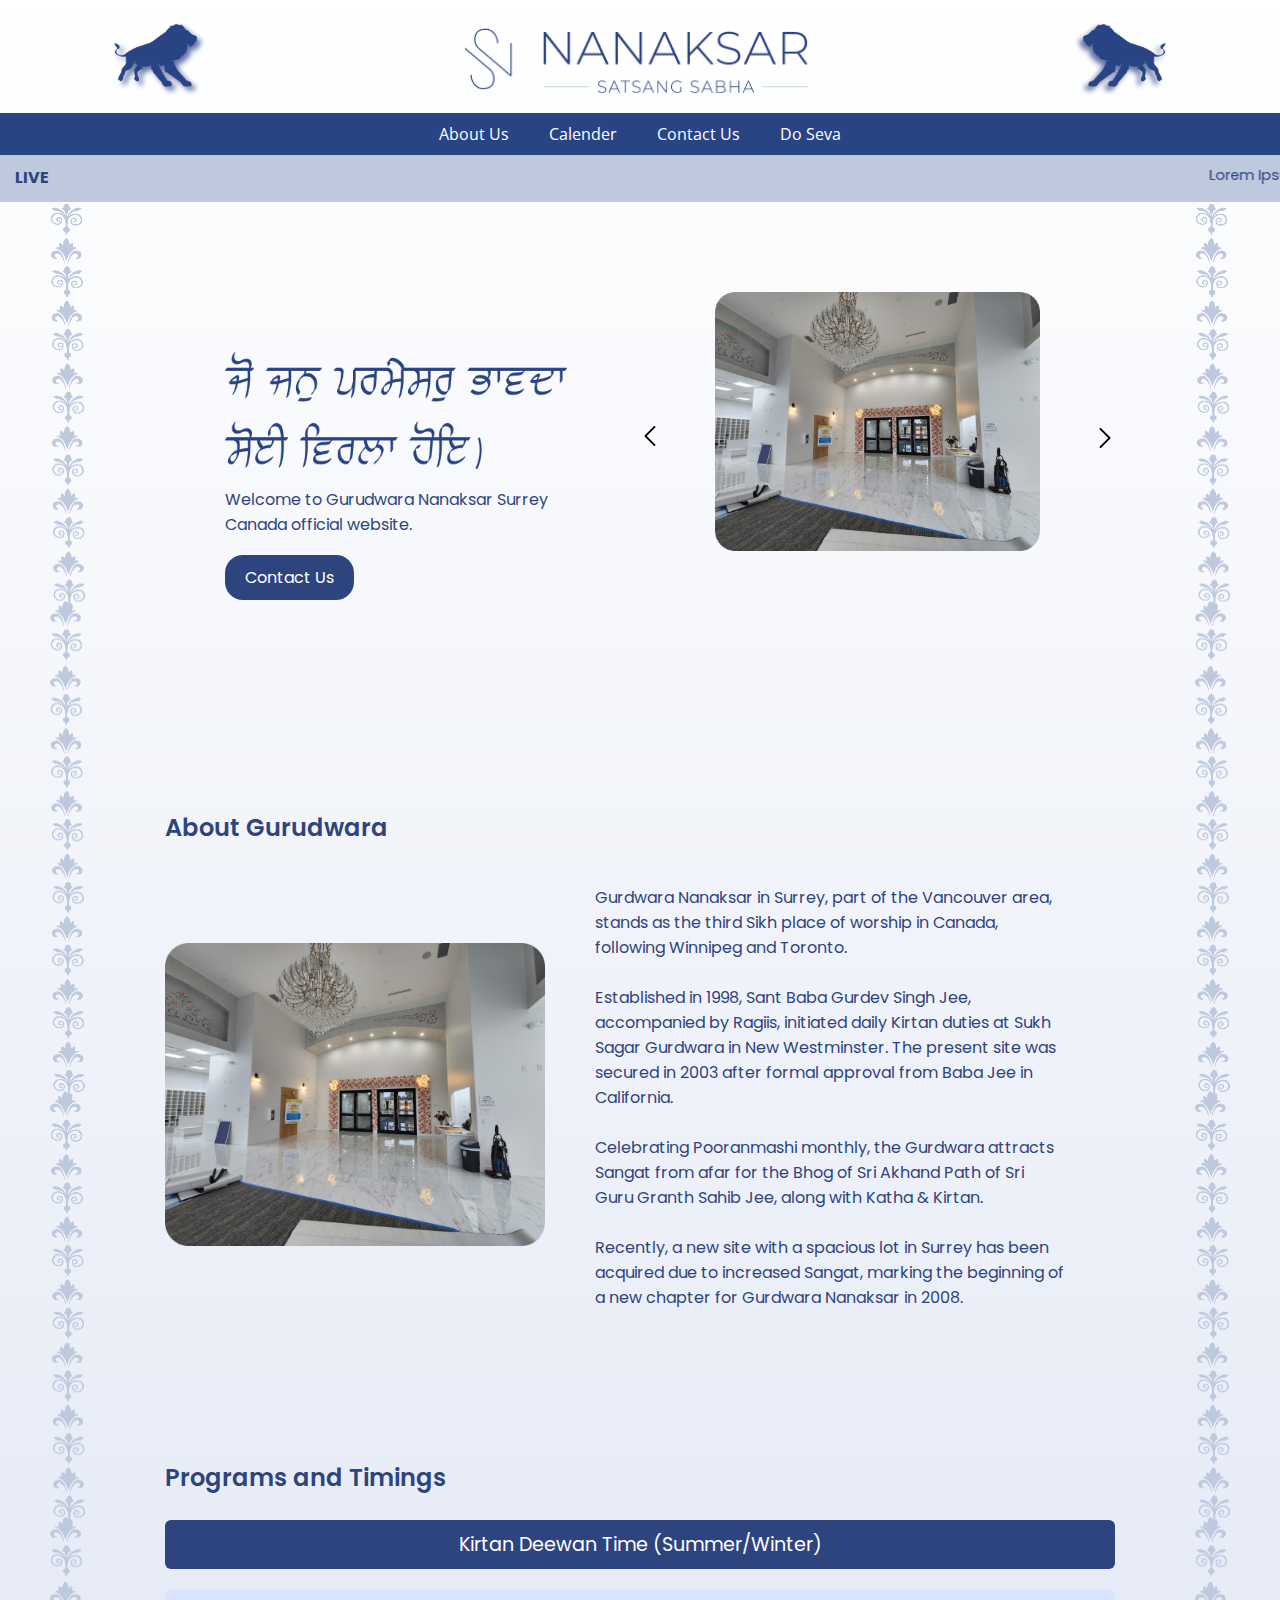
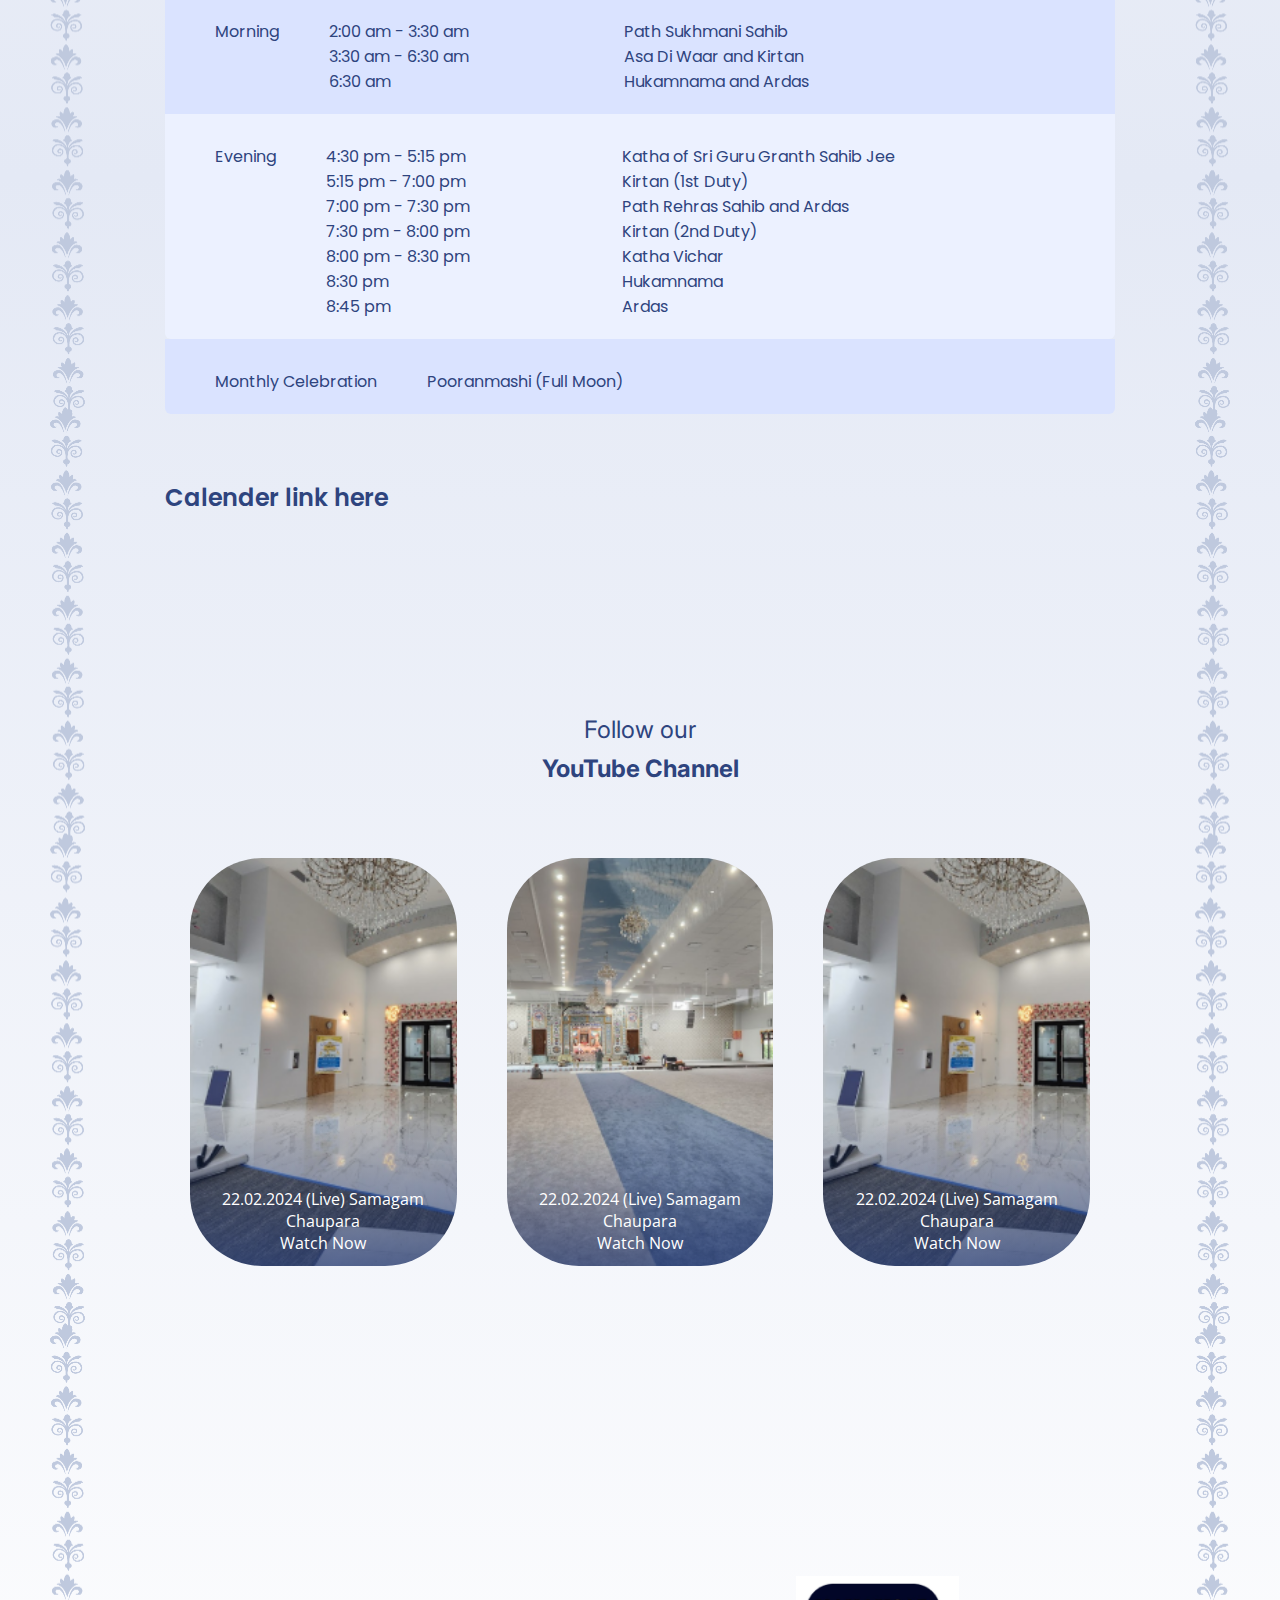
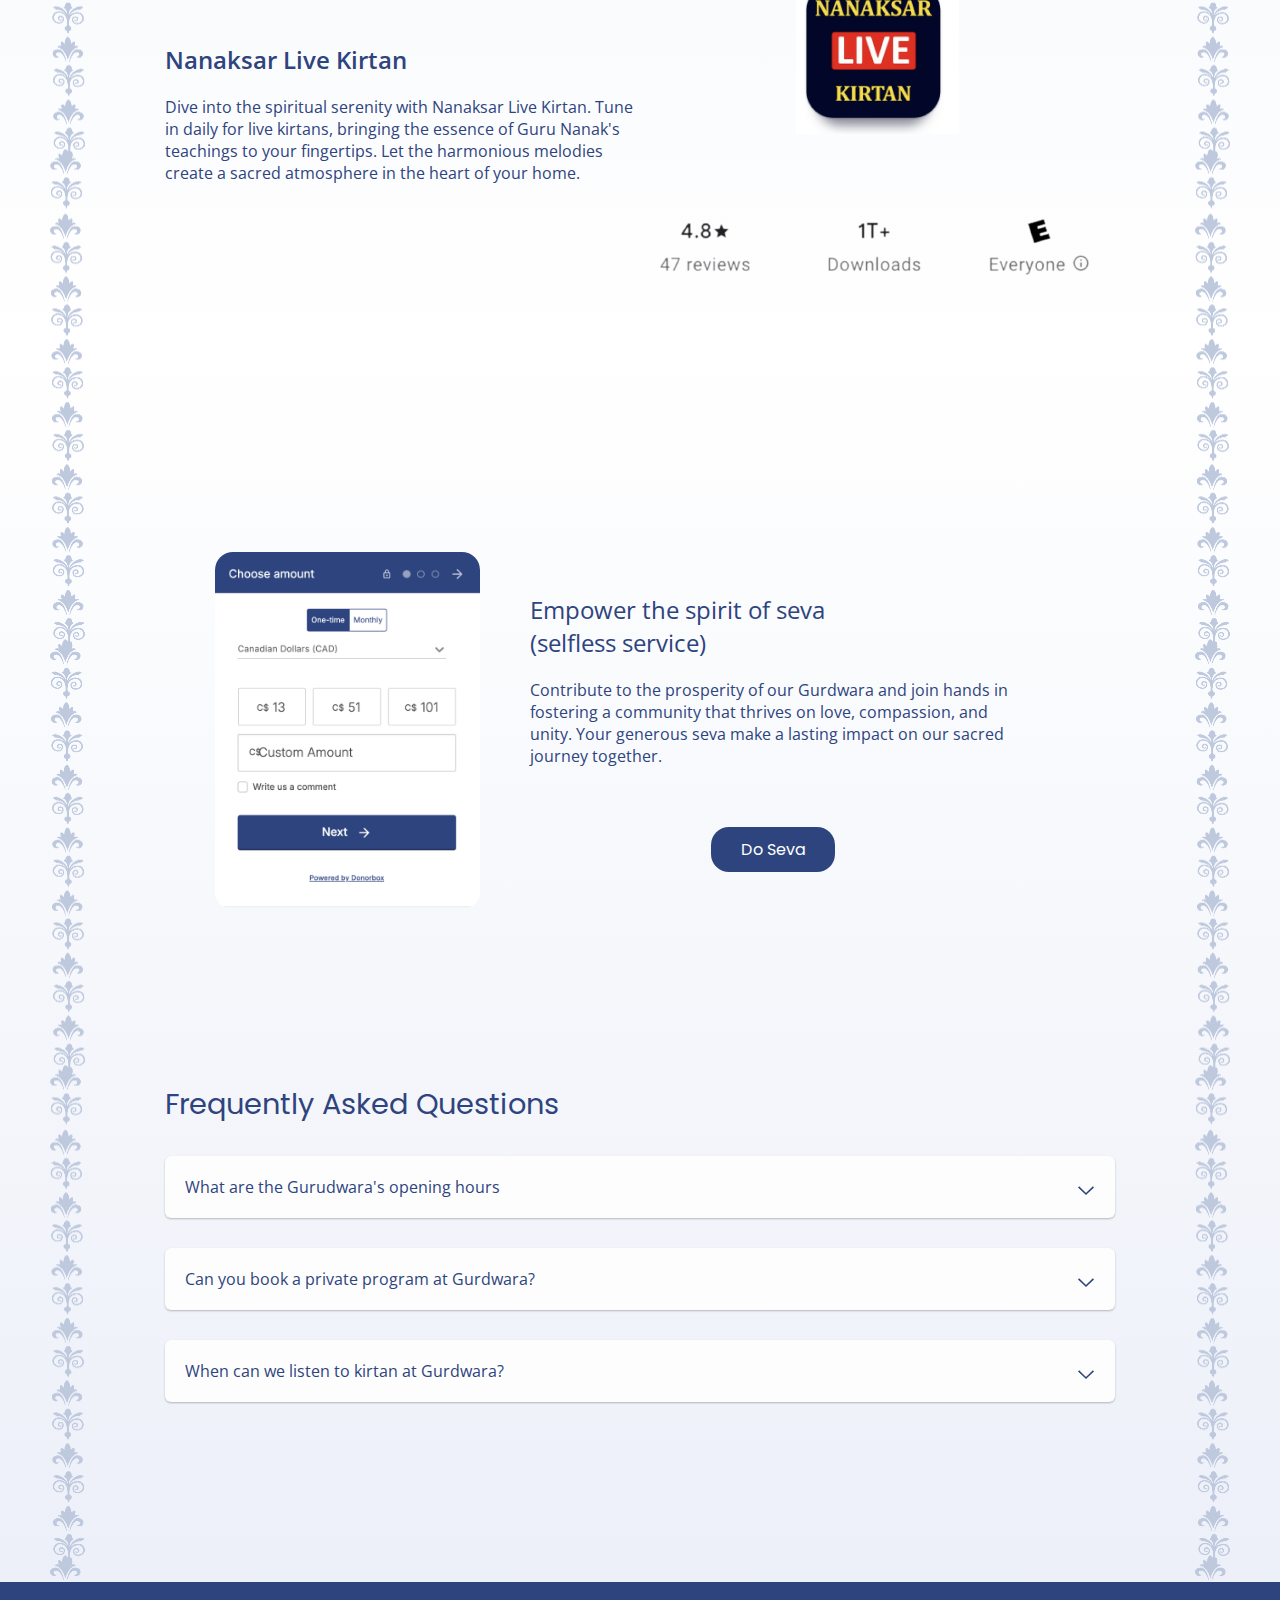
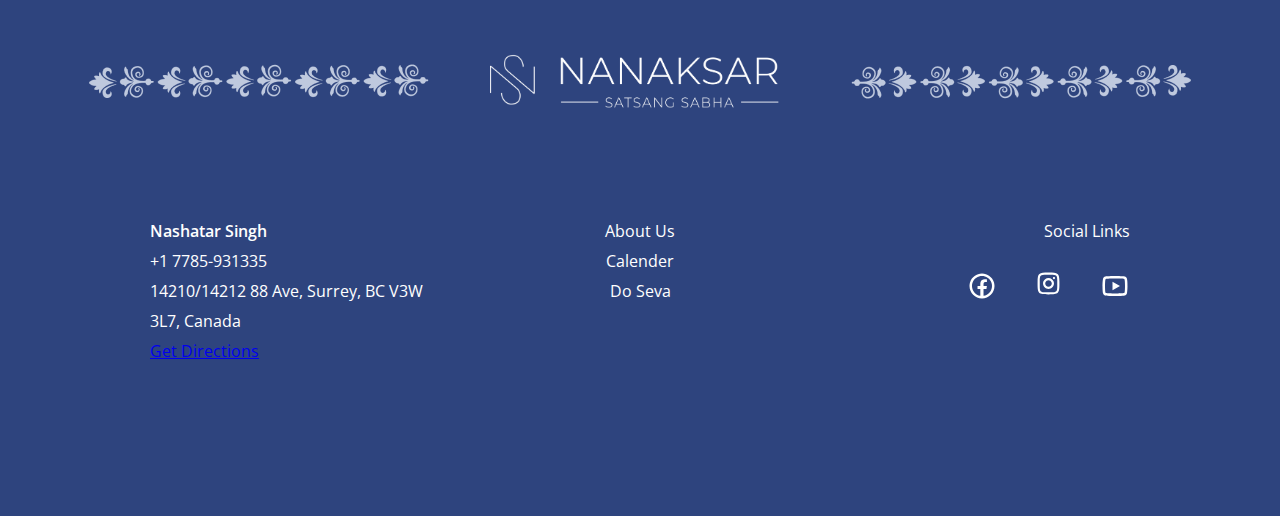
==== commit fd722c34: "last changes" ====
--- a/index.html
+++ b/index.html
@@ -66,24 +66,32 @@
                     </div>
                 </div>
                 <div class="entry-image">
-                    <div class="swiper">
-                        <!-- Additional required wrapper -->
-                        <div class="swiper-wrapper">
-                          <!-- Slides -->
-                          <div class="swiper-slide"><img src="assets/enrty gurdwara 2.png" ></div>
-                          <div class="swiper-slide"><img src="andar_gurudwara_mob.png" ></div>
-                          <div class="swiper-slide"><img src="assets/image 7.png" ></div>
-
-                        </div>
-                      
-                        <!-- If we need navigation buttons -->
-                        <div class="swiper-button-prev" onclick="document.querySelector('.swiper').swiper.slidePrev();"></div>
-                        <div class="swiper-button-next" onclick="document.querySelector('.swiper').swiper.slideNext();"></div>
-                      
-                      </div>
-                    <!-- <div class="image-container"> -->
-                        <!-- <img src="assets/enrty gurdwara 2.png" > -->
-                    <!-- </div> -->
+                    <div class="swiper-container" style="display: flex;justify-content: center;">
+                        <div class="swiper-button-prev-unique big-screen" onclick="document.querySelector('.swiper').swiper.slidePrev();">
+                            <svg fill="#000000" height="20px" width="20px" version="1.1" id="Layer_1" xmlns="http://www.w3.org/2000/svg" xmlns:xlink="http://www.w3.org/1999/xlink" viewBox="0 0 330 330" xml:space="preserve"><g id="SVGRepo_bgCarrier" stroke-width="0"></g><g id="SVGRepo_tracerCarrier" stroke-linecap="round" stroke-linejoin="round"></g><g id="SVGRepo_iconCarrier"> <path id="XMLID_92_" d="M111.213,165.004L250.607,25.607c5.858-5.858,5.858-15.355,0-21.213c-5.858-5.858-15.355-5.858-21.213,0.001 l-150,150.004C76.58,157.211,75,161.026,75,165.004c0,3.979,1.581,7.794,4.394,10.607l150,149.996 C232.322,328.536,236.161,330,240,330s7.678-1.464,10.607-4.394c5.858-5.858,5.858-15.355,0-21.213L111.213,165.004z"></path> </g></svg>
+                        </div>
+                        <div class="swiper">
+                            <!-- Additional required wrapper -->
+                            <div class="swiper-wrapper">
+                            <!-- Slides -->
+                            <div class="swiper-slide"><img src="assets/enrty gurdwara 2.png" ></div>
+                            <div class="swiper-slide"><img src="andar_gurudwara_mob.png" ></div>
+                            <div class="swiper-slide"><img src="assets/image 7.png" ></div>
+
+                            </div>
+                        
+                            <!-- If we need navigation buttons -->
+                            
+                            
+                        
+                        </div>
+                        <div class="swiper-button-next-unique big-screen" onclick="document.querySelector('.swiper').swiper.slideNext();">
+                            <svg style="transform: rotate(180deg);" fill="#000000" height="20px" width="20px" version="1.1" id="Layer_1" xmlns="http://www.w3.org/2000/svg" xmlns:xlink="http://www.w3.org/1999/xlink" viewBox="0 0 330 330" xml:space="preserve"><g id="SVGRepo_bgCarrier" stroke-width="0"></g><g id="SVGRepo_tracerCarrier" stroke-linecap="round" stroke-linejoin="round"></g><g id="SVGRepo_iconCarrier"> <path id="XMLID_92_" d="M111.213,165.004L250.607,25.607c5.858-5.858,5.858-15.355,0-21.213c-5.858-5.858-15.355-5.858-21.213,0.001 l-150,150.004C76.58,157.211,75,161.026,75,165.004c0,3.979,1.581,7.794,4.394,10.607l150,149.996 C232.322,328.536,236.161,330,240,330s7.678-1.464,10.607-4.394c5.858-5.858,5.858-15.355,0-21.213L111.213,165.004z"></path> </g></svg>
+                        </div>
+                        <!-- <div class="image-container"> -->
+                            <!-- <img src="assets/enrty gurdwara 2.png" > -->
+                        <!-- </div> -->
+                    </div>
                 </div>
                 <div class="text-image mobile">
                     <img src="assets/jo jan parmeshar 2.png" >
@@ -295,7 +303,18 @@
             <div class="foot2 third">
                 <div class="hr mobile"><hr/></div>
                 <div class="desktop" style="padding-bottom: 20px;">Social Links</div>
-                <div class="social"><img src="assets/Social links.png" alt=""></div>
+                <div class="social">
+                    <svg xmlns="http://www.w3.org/2000/svg" x="0px" y="0px" width="30" height="30" viewBox="0,0,256,256">
+                        <g fill="#ffffff" fill-rule="nonzero" stroke="none" stroke-width="1" stroke-linecap="butt" stroke-linejoin="miter" stroke-miterlimit="10" stroke-dasharray="" stroke-dashoffset="0" font-family="none" font-weight="none" font-size="none" text-anchor="none" style="mix-blend-mode: normal"><g transform="scale(10.66667,10.66667)"><path d="M12,2c-5.511,0 -10,4.489 -10,10c0,5.511 4.489,10 10,10c5.511,0 10,-4.489 10,-10c0,-5.511 -4.489,-10 -10,-10zM12,4c4.43012,0 8,3.56988 8,8c0,4.01447 -2.93468,7.31302 -6.78125,7.89844v-5.51367h2.32813l0.36523,-2.36524h-2.69336v-1.29297c0,-0.983 0.32023,-1.85547 1.24023,-1.85547h1.47656v-2.06445c-0.26,-0.035 -0.8087,-0.11133 -1.8457,-0.11133c-2.166,0 -3.43555,1.144 -3.43555,3.75v1.57422h-2.22656v2.36524h2.22656v5.49414c-3.78401,-0.63806 -6.6543,-3.90867 -6.6543,-7.87891c0,-4.43012 3.56988,-8 8,-8z"></path></g></g>
+                    </svg>
+                    <svg xmlns="http://www.w3.org/2000/svg" x="0px" y="0px" width="35" height="35" viewBox="0,0,256,256">
+                        <g fill="#ffffff" fill-rule="nonzero" stroke="none" stroke-width="1" stroke-linecap="butt" stroke-linejoin="miter" stroke-miterlimit="10" stroke-dasharray="" stroke-dashoffset="0" font-family="none" font-weight="none" font-size="none" text-anchor="none" style="mix-blend-mode: normal"><g transform="scale(4,4)"><path d="M31.82031,12c-18.381,0 -19.82031,1.43931 -19.82031,19.82031v0.35938c0,18.381 1.43931,19.82031 19.82031,19.82031h0.35938c18.381,0 19.82031,-1.43931 19.82031,-19.82031v-0.17969c0,-18.548 -1.452,-20 -20,-20zM28,16h8c11.129,0 12,0.871 12,12v8c0,11.129 -0.871,12 -12,12h-8c-11.129,0 -12,-0.871 -12,-12v-8c0,-11.129 0.871,-12 12,-12zM41.99414,20c-1.105,0.003 -1.99714,0.90086 -1.99414,2.00586c0.003,1.105 0.90086,1.99714 2.00586,1.99414c1.105,-0.003 1.99714,-0.90086 1.99414,-2.00586c-0.003,-1.105 -0.90086,-1.99714 -2.00586,-1.99414zM31.97656,22c-5.522,0.013 -9.98956,4.50144 -9.97656,10.02344c0.013,5.522 4.50144,9.98956 10.02344,9.97656c5.522,-0.013 9.98956,-4.50144 9.97656,-10.02344c-0.013,-5.522 -4.50144,-9.98956 -10.02344,-9.97656zM31.98633,26c3.313,-0.008 6.00567,2.67333 6.01367,5.98633c0.007,3.313 -2.67333,6.00567 -5.98633,6.01367c-3.313,0.008 -6.00567,-2.67233 -6.01367,-5.98633c-0.008,-3.313 2.67333,-6.00567 5.98633,-6.01367z"></path></g></g>
+                    </svg>
+                    <svg xmlns="http://www.w3.org/2000/svg" x="0px" y="0px" width="30" height="30" viewBox="0,0,256,256">
+                        <g fill="#ffffff" fill-rule="nonzero" stroke="none" stroke-width="1" stroke-linecap="butt" stroke-linejoin="miter" stroke-miterlimit="10" stroke-dasharray="" stroke-dashoffset="0" font-family="none" font-weight="none" font-size="none" text-anchor="none" style="mix-blend-mode: normal"><g transform="scale(10.66667,10.66667)"><path d="M12,4c0,0 -6.25445,-0.00003 -7.81445,0.41797c-0.861,0.23 -1.53758,0.90758 -1.76758,1.76758c-0.418,1.56 -0.41797,5.81445 -0.41797,5.81445c0,0 -0.00003,4.25445 0.41797,5.81445c0.23,0.861 0.90758,1.53758 1.76758,1.76758c1.56,0.418 7.81445,0.41797 7.81445,0.41797c0,0 6.25445,0.00003 7.81445,-0.41797c0.86,-0.23 1.53758,-0.90758 1.76758,-1.76758c0.418,-1.56 0.41797,-5.81445 0.41797,-5.81445c0,0 0.00003,-4.25445 -0.41797,-5.81445c-0.23,-0.86 -0.90758,-1.53758 -1.76758,-1.76758c-1.56,-0.418 -7.81445,-0.41797 -7.81445,-0.41797zM12,6c2.882,0 6.49087,0.13361 7.29688,0.34961c0.169,0.045 0.30752,0.18352 0.35352,0.35352c0.241,0.898 0.34961,3.63888 0.34961,5.29688c0,1.658 -0.10861,4.39787 -0.34961,5.29688c-0.045,0.169 -0.18352,0.30752 -0.35352,0.35352c-0.805,0.216 -4.41488,0.34961 -7.29687,0.34961c-2.881,0 -6.48987,-0.13361 -7.29687,-0.34961c-0.169,-0.045 -0.30752,-0.18352 -0.35352,-0.35352c-0.241,-0.898 -0.34961,-3.63888 -0.34961,-5.29687c0,-1.658 0.10861,-4.39883 0.34961,-5.29883c0.045,-0.168 0.18352,-0.30656 0.35352,-0.35156c0.805,-0.216 4.41488,-0.34961 7.29688,-0.34961zM10,8.53516v6.92969l6,-3.46484z"></path></g></g>
+                    </svg>
+                    
+                    <!-- <img src="assets/Social links.png" alt=""></div> -->
                 <div class="hr mobile"><hr/></div>
                 <div class="mobile">&copy; Gurudwara Nanaskar Surrey 2024</div>
             </div>
@@ -317,6 +336,10 @@
         const swiper = new Swiper('.swiper', {
             speed: 400,
             spaceBetween: 100,
+            navigation: {
+                nextEl: '.swiper-button-next-unique',
+                prevEl: '.swiper-button-prev-unique'
+            }
         });
         const swiper_obj = document.querySelector('.swiper').swiper;
     });
--- a/style.css
+++ b/style.css
@@ -478,4 +478,11 @@
 .foot-logo img {
     width: 60%;
 }
-
+.nav-items li {
+    cursor: pointer;
+}
+
+.social svg {
+    padding: 0px 10px 0px 10px;
+}
+
--- a/responsive.css
+++ b/responsive.css
@@ -47,6 +47,7 @@
     .about-content {
         display: flex;
         margin-top: 40px;
+        align-items: center;
     }
 
     .about-image {
@@ -81,6 +82,7 @@
     }
     .live-body {
         display: flex;
+        align-items: center;
         padding: 200px 0px;
     }
     .live-head {
@@ -132,6 +134,8 @@
     
     .service-head {
         text-align: left;
+        padding: 0px 50px;
+        height: fit-content;
     }
     
     .questions {
@@ -145,7 +149,7 @@
     }
 
     .quest-1 {
-        box-shadow: 0px 2px 4px #404040;
+        box-shadow: 0px 1px 2px rgba(0, 0, 0, 0.25);
         margin: 30px 0px;
     }
 
@@ -177,6 +181,9 @@
     }
     .foot2.third{
         text-align: right;
+    }
+    .social svg {
+        padding: 0px 0px 0px 30px;
     }
 }
 
@@ -226,6 +233,7 @@
     .service-body{
         padding: 50px;
         display: flex;
+        align-items: center;
     }
 
     .foot-head {
@@ -276,6 +284,20 @@
         width: 33%;
     }
 
+    .swiper-container {
+        display: flex;
+        align-items: center;
+    }
+
+    .swiper-button-prev-unique, .swiper-button-next-unique {
+        cursor: pointer;
+        width: 30%;
+    }
+
+    .swiper-button-next-unique svg {
+        float: right;
+    }
+
 }
 
 @media screen and (min-width:1300px) {
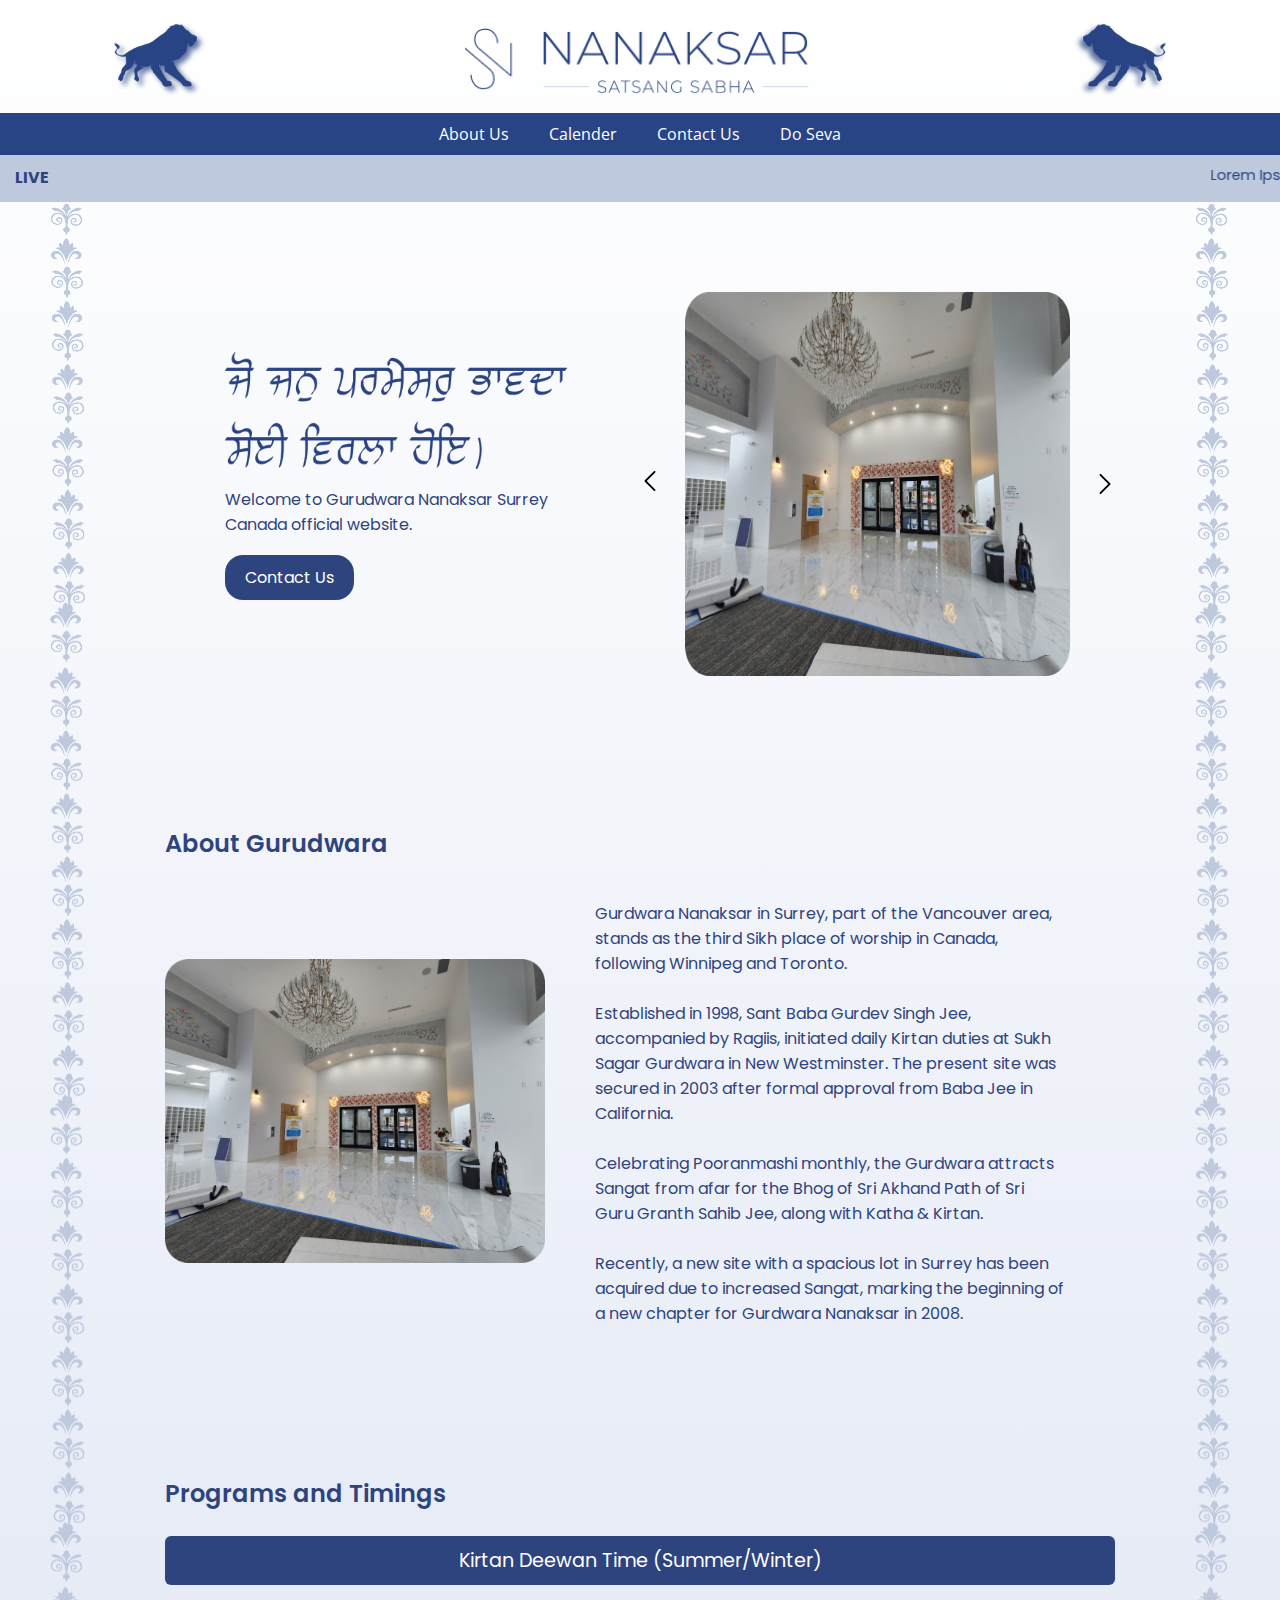
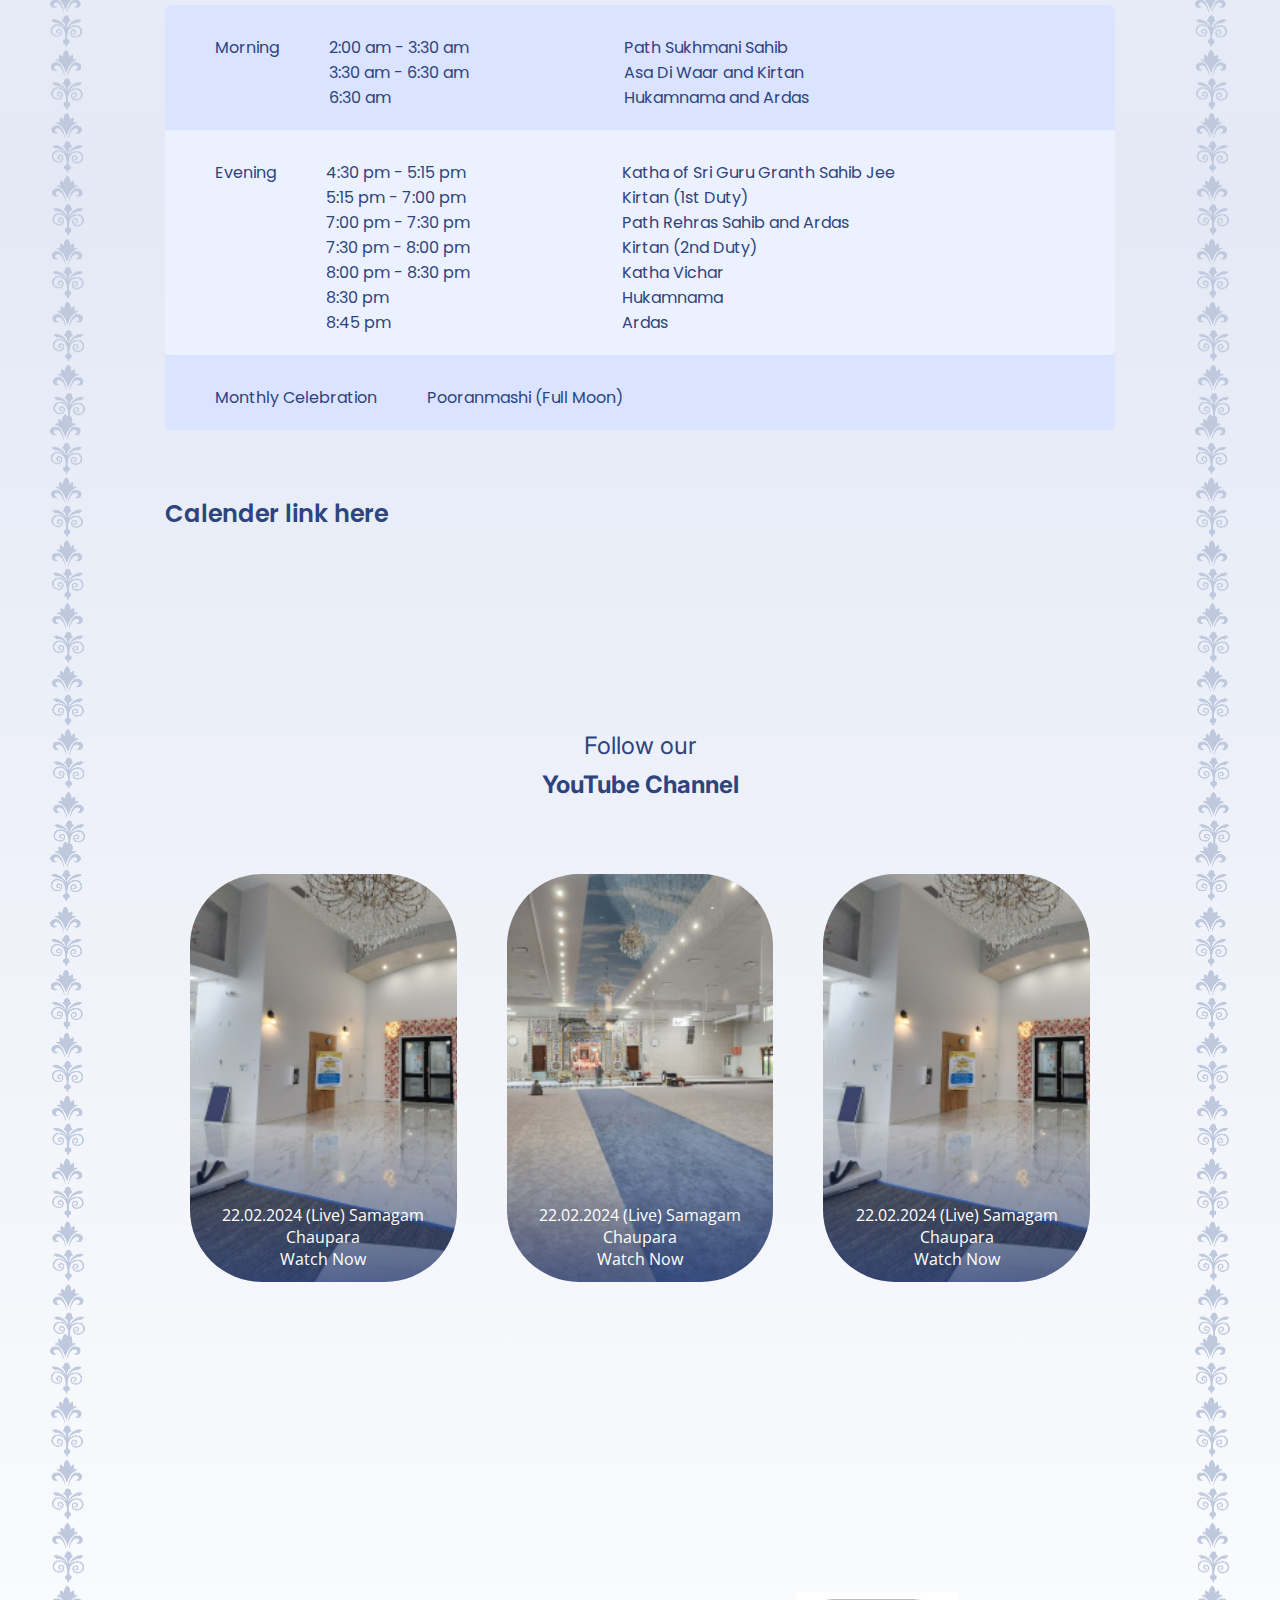
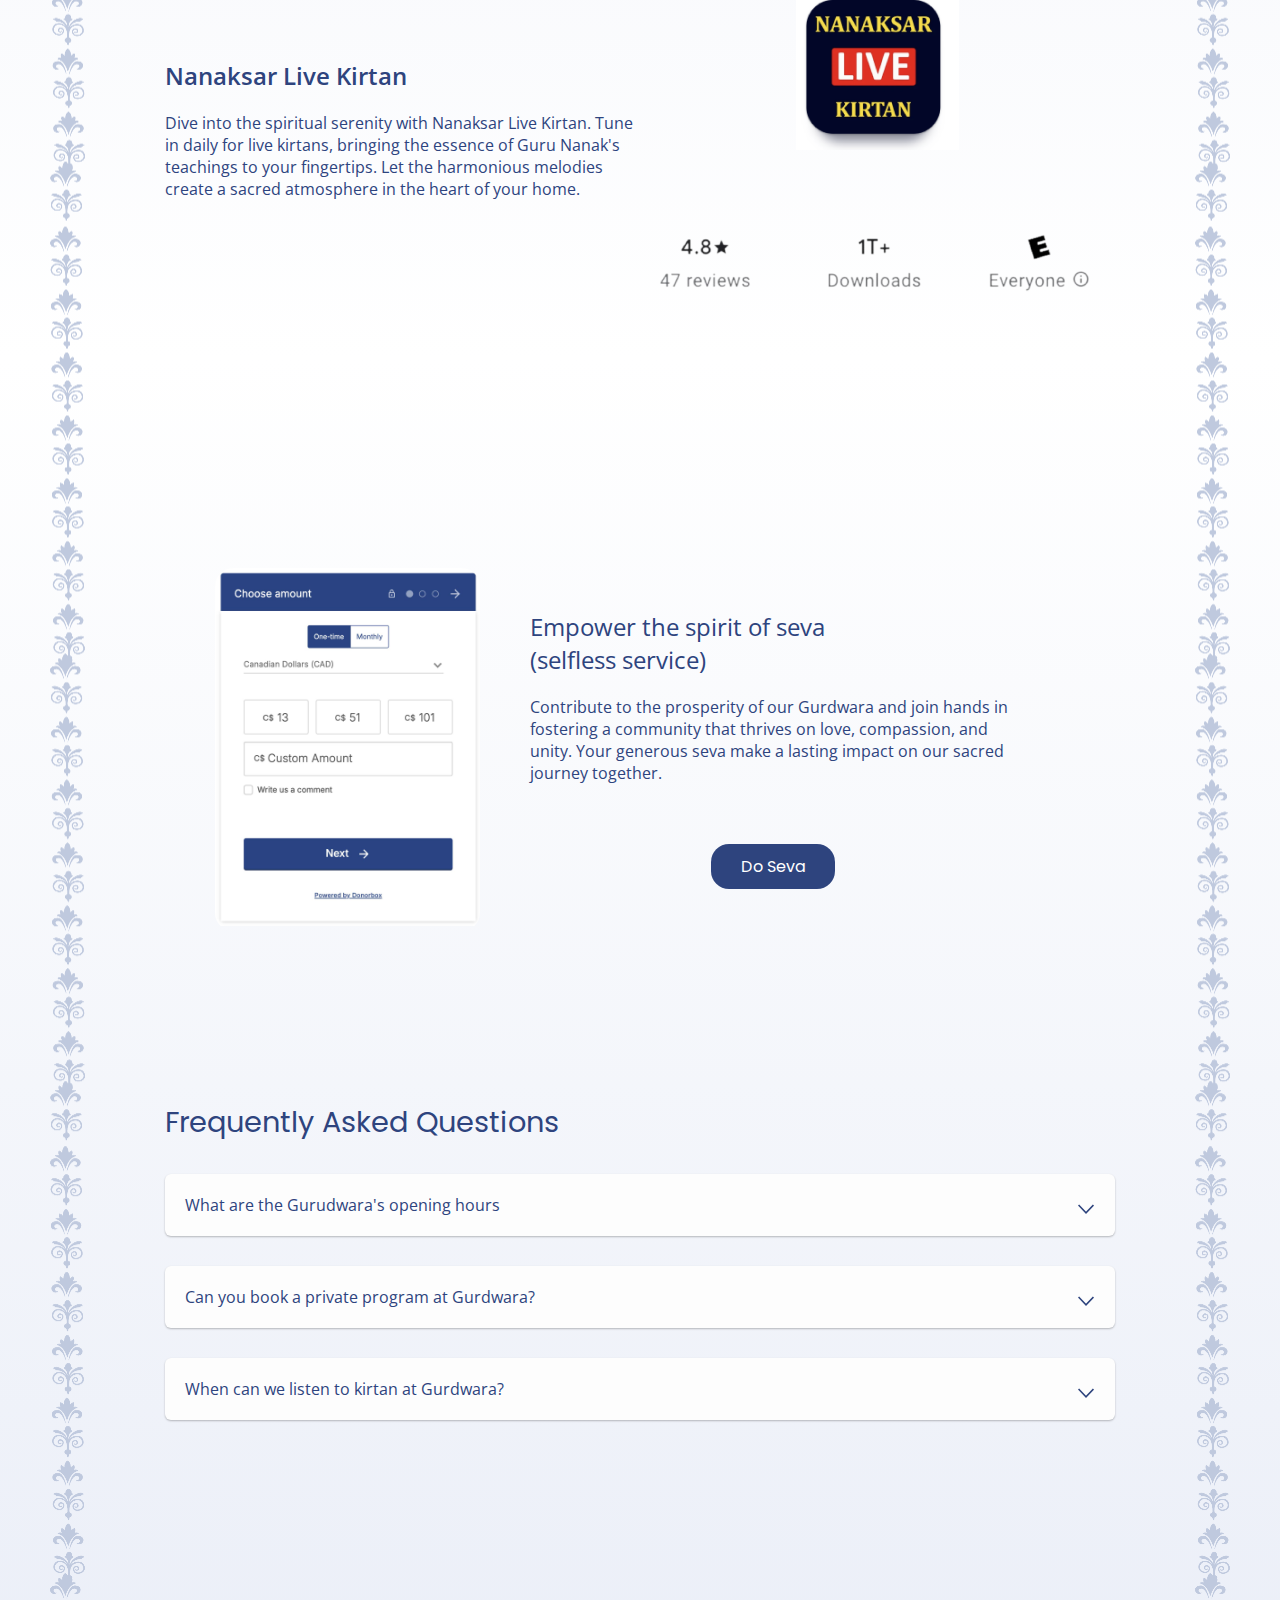
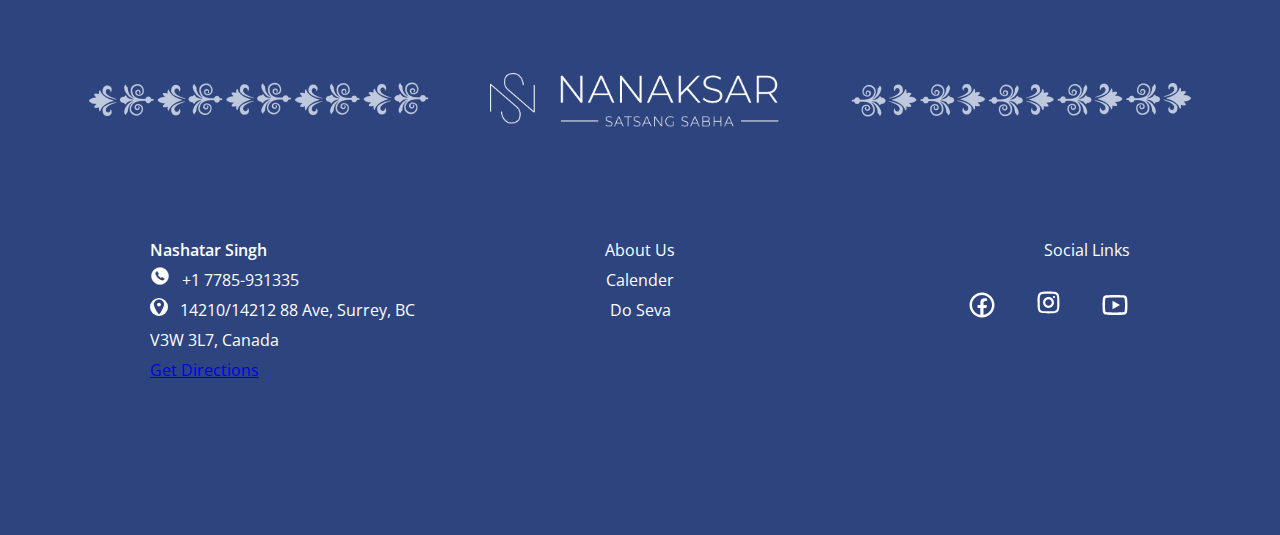
==== commit f2ba9643: "style corrections" ====
--- a/index.html
+++ b/index.html
@@ -75,7 +75,7 @@
                             <div class="swiper-wrapper">
                             <!-- Slides -->
                             <div class="swiper-slide"><img src="assets/enrty gurdwara 2.png" ></div>
-                            <div class="swiper-slide"><img src="andar_gurudwara_mob.png" ></div>
+                            <div class="swiper-slide"><img src="assets/andar_gurudwara_mob.png" ></div>
                             <div class="swiper-slide"><img src="assets/image 7.png" ></div>
 
                             </div>
@@ -198,7 +198,7 @@
             </div>
             <div class="service-body" id="seva">
                 <div class="service-paystrip">
-                    <div class="seva_ss"><img src="assets/seva_ss.png" ></div>
+                    <div class="seva_ss"><img src="assets/doseva.jpeg" ></div>
                     <!-- <iframe id='sevaframe' src="https://donorbox.org/stepping-out-in-faith" title="seva-link" onload="removeNavFromIframe(this)"></iframe> -->
                     <!-- <div class="pay-strip">
                         <div class="pay-head">Choose Amount 
@@ -290,15 +290,17 @@
         <div class="foot-foot">
             <div class="foot2 first">
                     <b>Nashatar Singh</b> <br/>
-                    +1 7785-931335<br/>
-                    14210/14212 88 Ave, Surrey, BC V3W 3L7, Canada
+                    <svg fill="#ffffff" width="20px" height="20px" viewBox="0 0 56 56" xmlns="http://www.w3.org/2000/svg" stroke="#ffffff"><g id="SVGRepo_bgCarrier" stroke-width="0"></g><g id="SVGRepo_tracerCarrier" stroke-linecap="round" stroke-linejoin="round"></g><g id="SVGRepo_iconCarrier"><path d="M 27.9999 51.9062 C 41.0546 51.9062 51.9063 41.0547 51.9063 28.0000 C 51.9063 14.9219 41.0312 4.0938 27.9765 4.0938 C 14.8983 4.0938 4.0937 14.9219 4.0937 28.0000 C 4.0937 41.0547 14.9218 51.9062 27.9999 51.9062 Z M 21.8827 33.8360 C 16.0702 28.0469 12.3671 20.6640 16.7499 16.2813 C 17.0077 16.0234 17.2890 15.7656 17.5468 15.5078 C 18.8827 14.2422 20.1718 14.3125 21.3202 15.9297 L 24.3671 20.2656 C 25.3983 21.7656 25.1405 22.6094 24.0390 23.7813 L 23.0780 24.8360 C 22.7265 25.1640 22.8671 25.6094 23.0312 25.8906 C 23.4765 26.7344 24.7421 28.2344 26.1014 29.5938 C 27.5077 31.0000 28.9374 32.1953 29.8280 32.6875 C 30.1562 32.875 30.6249 32.9219 30.9296 32.6406 L 31.9374 31.6797 C 33.0624 30.5781 33.9765 30.2969 35.4296 31.3281 C 37.4452 32.7578 38.6640 33.6016 39.8593 34.4219 C 41.3358 35.5000 41.6874 36.8360 40.1874 38.1953 C 39.9296 38.4531 39.6952 38.7344 39.4374 38.9922 C 35.0546 43.3516 27.6952 39.6484 21.8827 33.8360 Z"></path></g></svg>
+                    &nbsp;&nbsp;+1 7785-931335<br/>
+                    <svg version="1.1" id="_x32_" xmlns="http://www.w3.org/2000/svg" xmlns:xlink="http://www.w3.org/1999/xlink" width="18px" height="18px" viewBox="-51.2 -51.2 614.40 614.40" xml:space="preserve" fill="#2E447E" stroke="#2E447E"><g id="SVGRepo_bgCarrier" stroke-width="0"><rect x="-51.2" y="-51.2" width="614.40" height="614.40" rx="307.2" fill="#ffffff" strokewidth="0"></rect></g><g id="SVGRepo_tracerCarrier" stroke-linecap="round" stroke-linejoin="round"></g><g id="SVGRepo_iconCarrier"> <style type="text/css">  .st0{fill:#2E447E;}  </style> <g> <path class="st0" d="M256,0C159.969,0,82.125,77.859,82.125,173.906C82.125,269.938,236.797,512,256,512 c19.219,0,173.875-242.063,173.875-338.094C429.875,77.859,352.031,0,256,0z M256,240.406c-36.719,0-66.5-29.781-66.5-66.5 c0-36.75,29.781-66.531,66.5-66.531s66.516,29.781,66.516,66.531C322.516,210.625,292.719,240.406,256,240.406z"></path> </g> </g></svg>
+                    &nbsp;&nbsp;14210/14212 88 Ave, Surrey, BC V3W 3L7, Canada
                     <br/>
-                    <a href="#">Get Directions</a><br/>
+                    <a href="https://www.google.com/maps/place/49.1635611301923,-122.8204756548901">Get Directions</a><br/>
             </div>
             <div class="foot2 second">
                 About Us<br/>
-                Calender<br/>
-                Do Seva<br/>
+                <span onclick="goTo('calender')">Calender</span><br/>
+                <span onclick="goTo('seva')">Do Seva</span><br/>
             </div>
             <div class="foot2 third">
                 <div class="hr mobile"><hr/></div>
@@ -334,6 +336,10 @@
     });
     $(document).ready(function(){
         const swiper = new Swiper('.swiper', {
+            autoplay: {
+                delay: 5000,
+            },
+            loop: true,
             speed: 400,
             spaceBetween: 100,
             navigation: {
--- a/style.css
+++ b/style.css
@@ -486,3 +486,5 @@
     padding: 0px 10px 0px 10px;
 }
 
+
+
--- a/responsive.css
+++ b/responsive.css
@@ -298,6 +298,13 @@
         float: right;
     }
 
+    .swiper-slide img {
+        width: 100%;
+        display: block;
+        height: 30vw;
+        border-radius: 20px;
+    }
+
 }
 
 @media screen and (min-width:1300px) {
